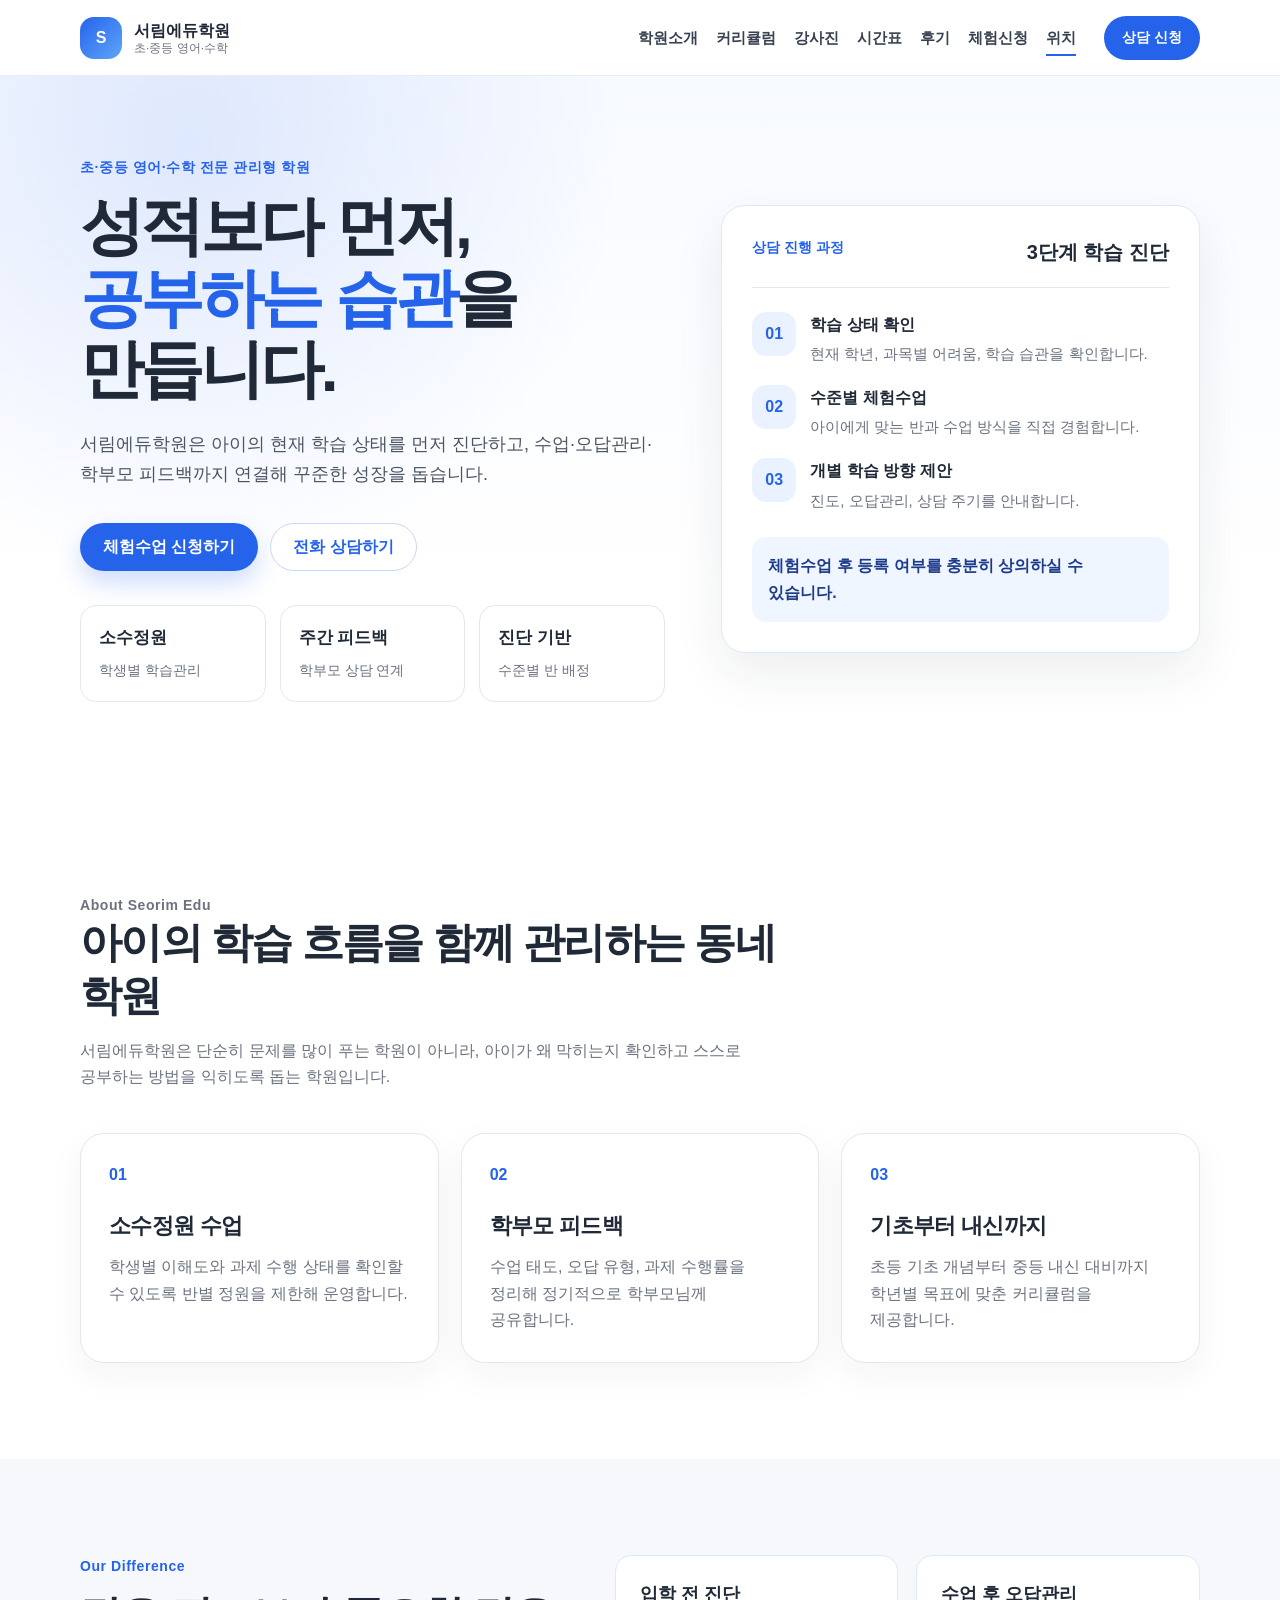
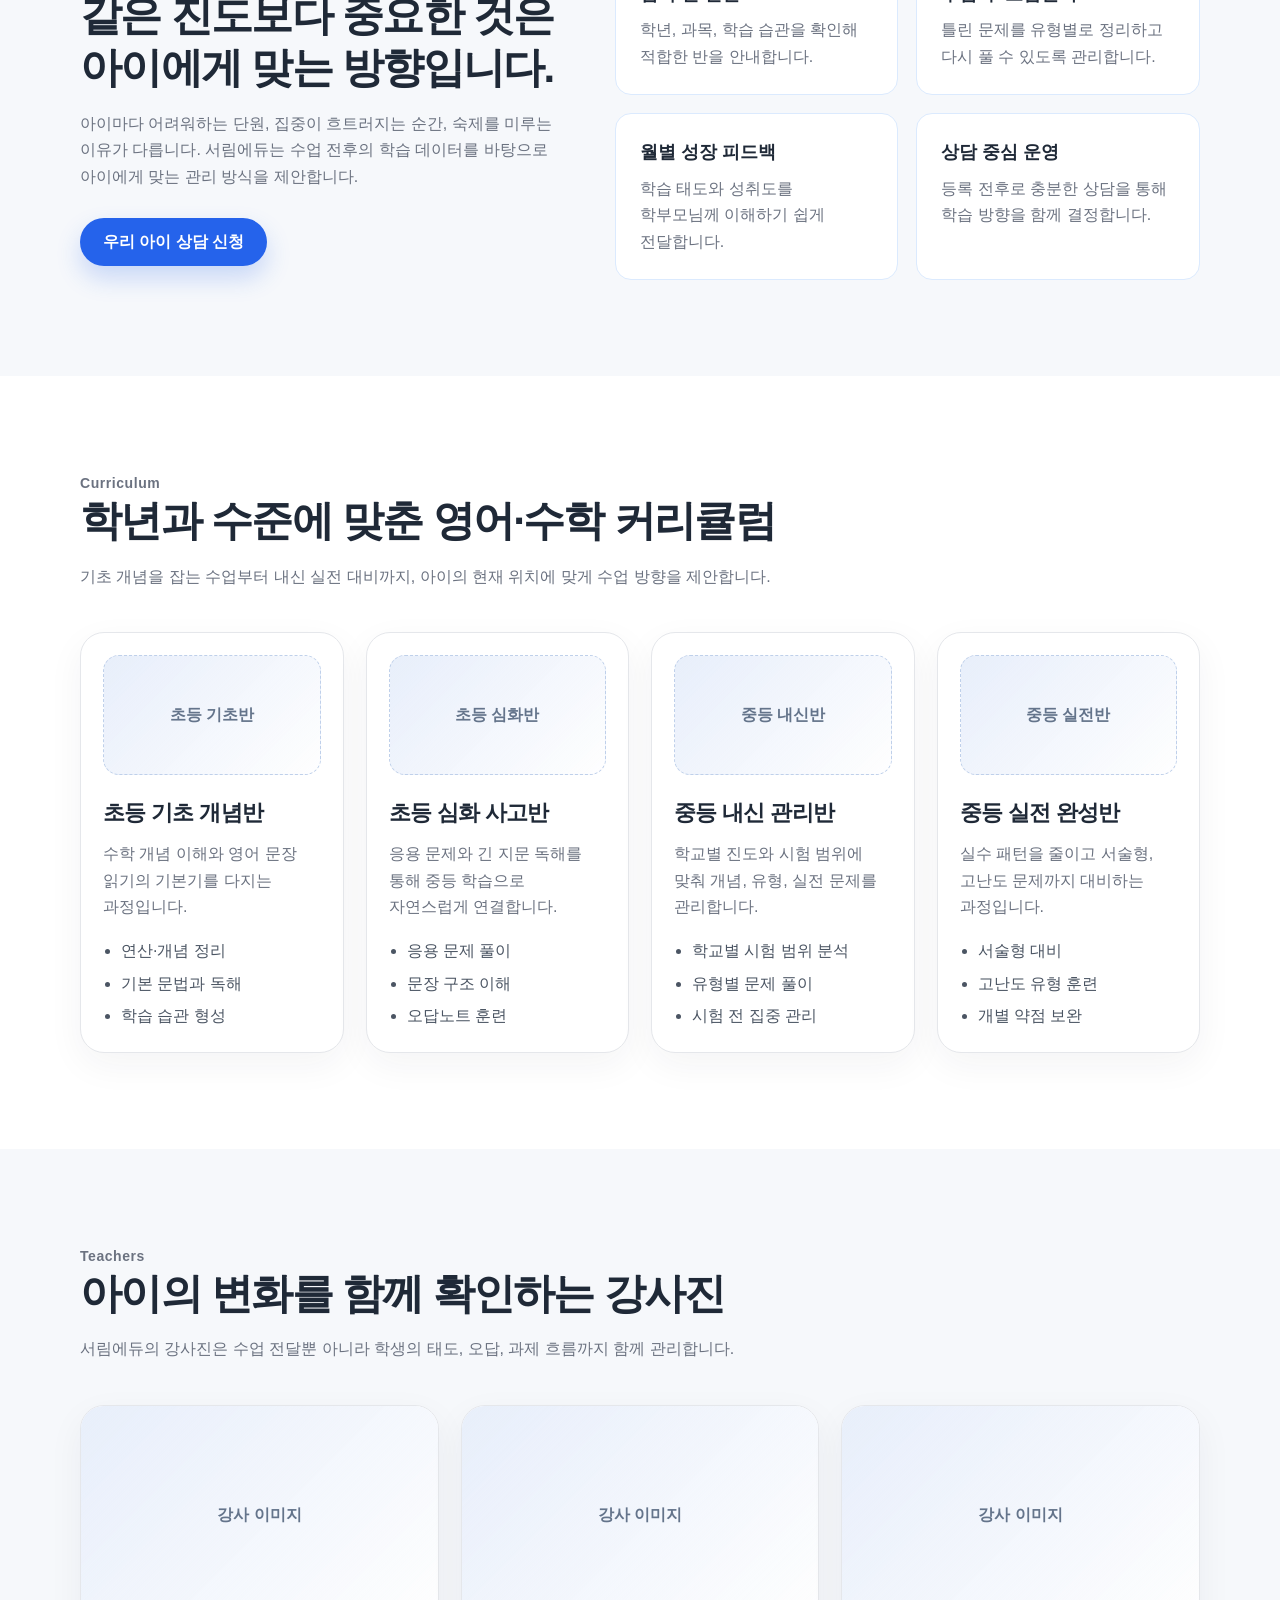
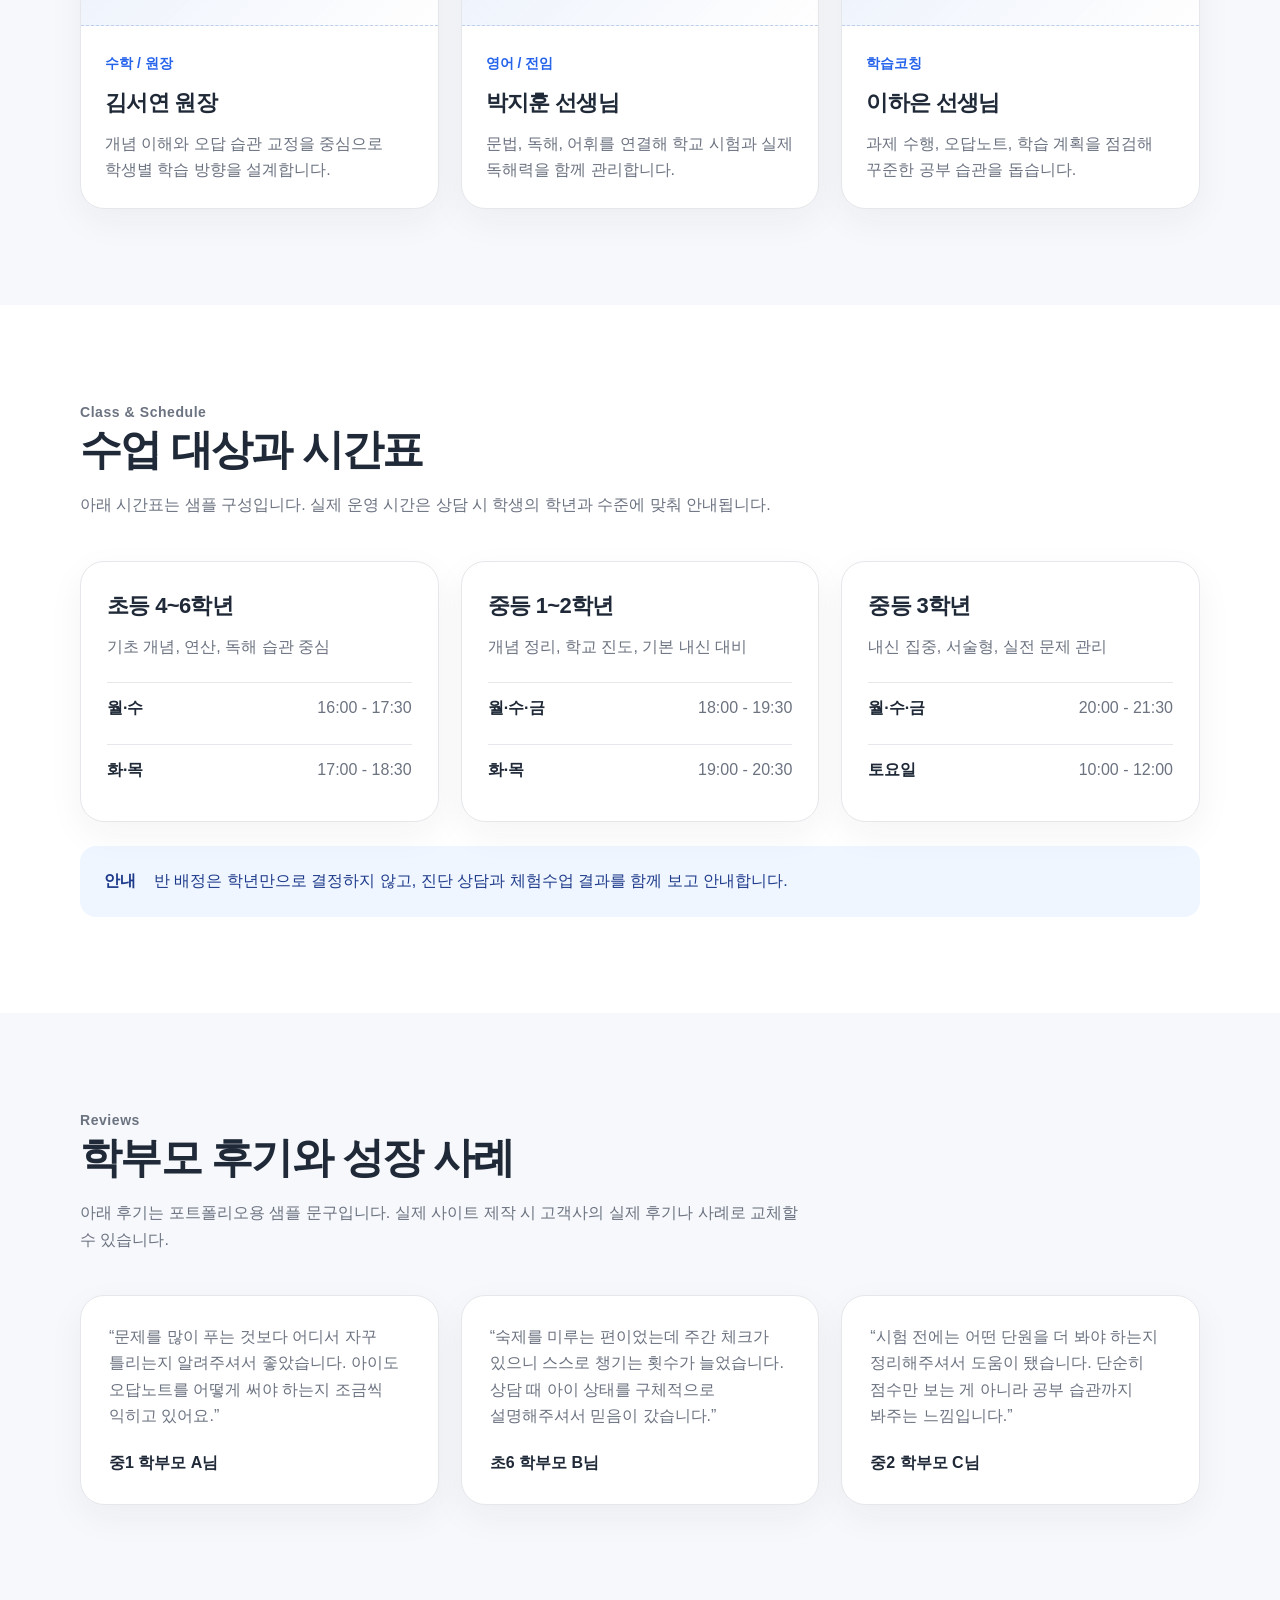
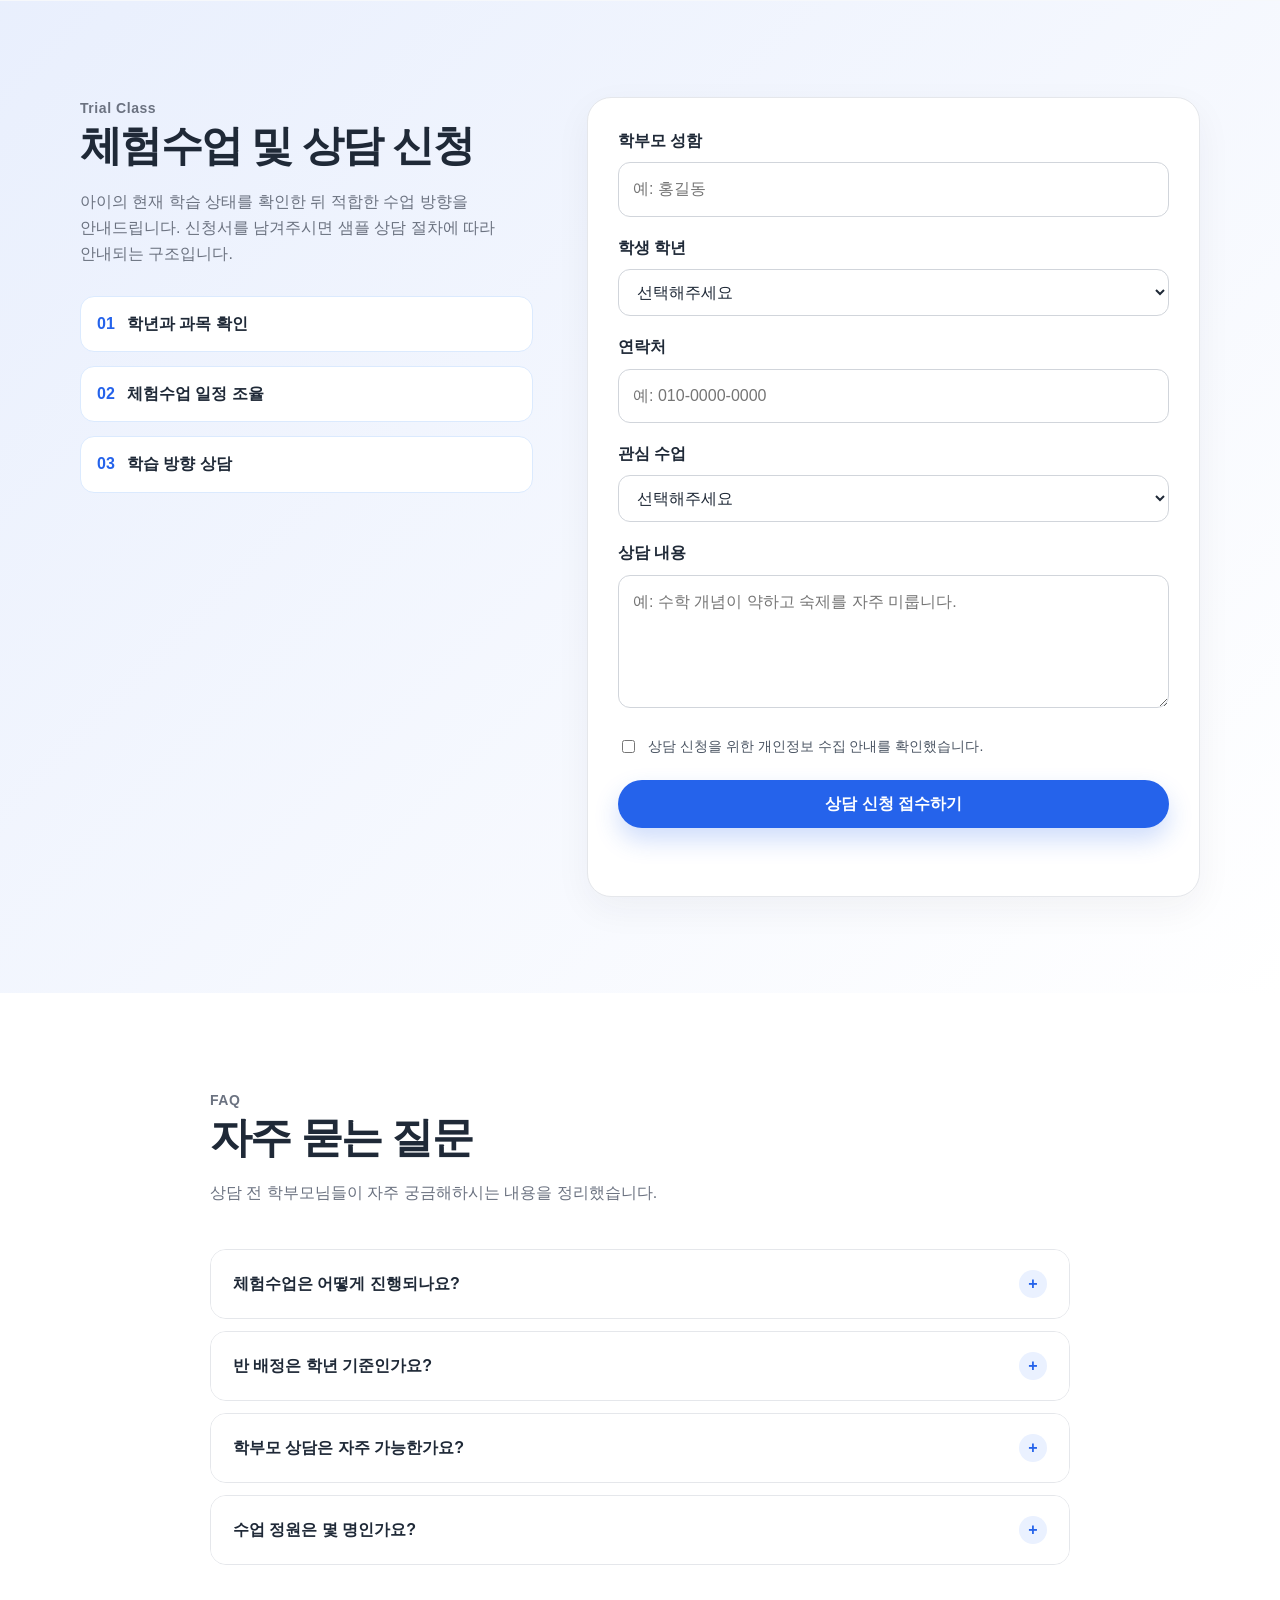
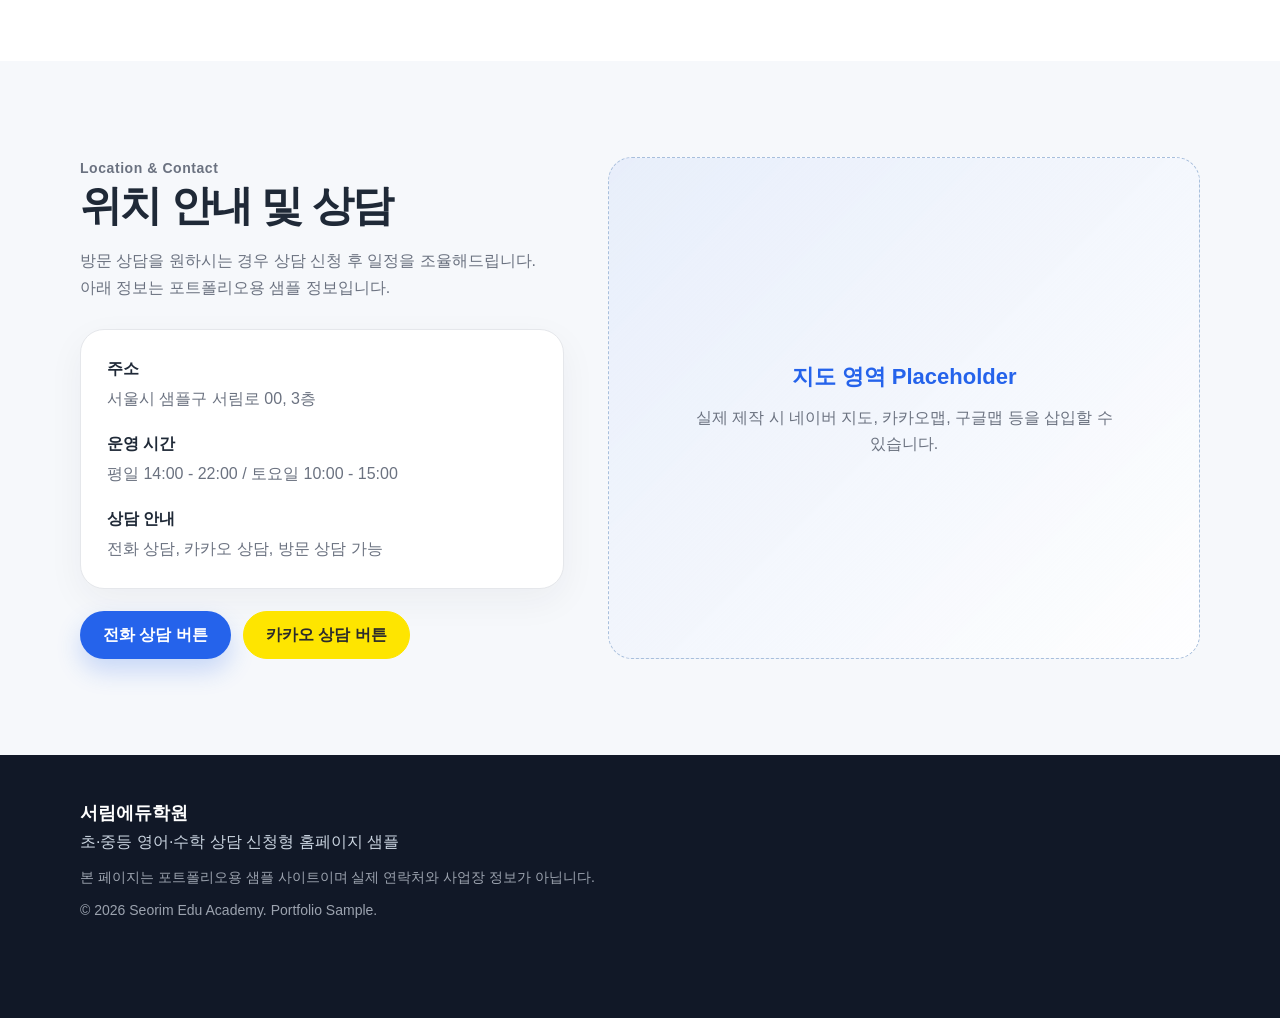
==== index.html @ 18a81f6a "Add files via upload" ====
<!DOCTYPE html>
<html lang="ko">
<head>
  <meta charset="UTF-8" />
  <meta name="viewport" content="width=device-width, initial-scale=1.0" />

  <title>서림에듀학원 | 초·중등 영어·수학 상담 신청형 홈페이지</title>
  <meta
    name="description"
    content="서림에듀학원은 초·중등 학생을 위한 영어·수학 전문 학원입니다. 체험수업 신청, 전화 상담, 카카오 상담, 위치 안내를 제공합니다."
  />

  <link rel="stylesheet" href="style.css" />
</head>
<body>
  <header class="site-header" id="top">
    <div class="container header-inner">
      <a href="#top" class="logo" aria-label="서림에듀학원 홈으로 이동">
        <span class="logo-mark">S</span>
        <span class="logo-text">
          <strong>서림에듀학원</strong>
          <small>초·중등 영어·수학</small>
        </span>
      </a>

      <button class="mobile-menu-button" type="button" aria-label="메뉴 열기" aria-expanded="false">
        <span></span>
        <span></span>
        <span></span>
      </button>

      <nav class="main-nav" aria-label="주요 메뉴">
        <a href="#about">학원소개</a>
        <a href="#curriculum">커리큘럼</a>
        <a href="#teachers">강사진</a>
        <a href="#schedule">시간표</a>
        <a href="#reviews">후기</a>
        <a href="#trial">체험신청</a>
        <a href="#location">위치</a>
      </nav>

      <a href="#trial" class="header-cta">상담 신청</a>
    </div>
  </header>

  <main>
    <!-- 1. Hero -->
    <section class="hero section" id="hero">
      <div class="container hero-grid">
        <div class="hero-content">
          <p class="eyebrow">초·중등 영어·수학 전문 관리형 학원</p>
          <h1>
            성적보다 먼저,<br />
            <span>공부하는 습관</span>을 만듭니다.
          </h1>
          <p class="hero-description">
            서림에듀학원은 아이의 현재 학습 상태를 먼저 진단하고,
            수업·오답관리·학부모 피드백까지 연결해 꾸준한 성장을 돕습니다.
          </p>

          <div class="hero-actions">
            <a href="#trial" class="btn btn-primary">체험수업 신청하기</a>
            <button type="button" class="btn btn-outline js-phone-button">전화 상담하기</button>
          </div>

          <div class="hero-trust">
            <div>
              <strong>소수정원</strong>
              <span>학생별 학습관리</span>
            </div>
            <div>
              <strong>주간 피드백</strong>
              <span>학부모 상담 연계</span>
            </div>
            <div>
              <strong>진단 기반</strong>
              <span>수준별 반 배정</span>
            </div>
          </div>
        </div>

        <div class="hero-card" aria-label="상담 진행 흐름">
          <div class="hero-card-header">
            <span>상담 진행 과정</span>
            <strong>3단계 학습 진단</strong>
          </div>

          <ol class="process-list">
            <li>
              <span>01</span>
              <div>
                <strong>학습 상태 확인</strong>
                <p>현재 학년, 과목별 어려움, 학습 습관을 확인합니다.</p>
              </div>
            </li>
            <li>
              <span>02</span>
              <div>
                <strong>수준별 체험수업</strong>
                <p>아이에게 맞는 반과 수업 방식을 직접 경험합니다.</p>
              </div>
            </li>
            <li>
              <span>03</span>
              <div>
                <strong>개별 학습 방향 제안</strong>
                <p>진도, 오답관리, 상담 주기를 안내합니다.</p>
              </div>
            </li>
          </ol>

          <div class="hero-card-note">
            체험수업 후 등록 여부를 충분히 상의하실 수 있습니다.
          </div>
        </div>
      </div>
    </section>

    <!-- 2. About -->
    <section class="section" id="about">
      <div class="container">
        <div class="section-heading">
          <p class="eyebrow">About Seorim Edu</p>
          <h2>아이의 학습 흐름을 함께 관리하는 동네 학원</h2>
          <p>
            서림에듀학원은 단순히 문제를 많이 푸는 학원이 아니라,
            아이가 왜 막히는지 확인하고 스스로 공부하는 방법을 익히도록 돕는 학원입니다.
          </p>
        </div>

        <div class="about-grid">
          <article class="info-card">
            <span class="card-number">01</span>
            <h3>소수정원 수업</h3>
            <p>
              학생별 이해도와 과제 수행 상태를 확인할 수 있도록
              반별 정원을 제한해 운영합니다.
            </p>
          </article>

          <article class="info-card">
            <span class="card-number">02</span>
            <h3>학부모 피드백</h3>
            <p>
              수업 태도, 오답 유형, 과제 수행률을 정리해
              정기적으로 학부모님께 공유합니다.
            </p>
          </article>

          <article class="info-card">
            <span class="card-number">03</span>
            <h3>기초부터 내신까지</h3>
            <p>
              초등 기초 개념부터 중등 내신 대비까지
              학년별 목표에 맞춘 커리큘럼을 제공합니다.
            </p>
          </article>
        </div>
      </div>
    </section>

    <!-- 3. Philosophy -->
    <section class="section soft-section" id="philosophy">
      <div class="container two-column">
        <div>
          <p class="eyebrow">Our Difference</p>
          <h2>같은 진도보다 중요한 것은 아이에게 맞는 방향입니다.</h2>
          <p class="lead-text">
            아이마다 어려워하는 단원, 집중이 흐트러지는 순간, 숙제를 미루는 이유가 다릅니다.
            서림에듀는 수업 전후의 학습 데이터를 바탕으로 아이에게 맞는 관리 방식을 제안합니다.
          </p>
          <a href="#trial" class="btn btn-primary">우리 아이 상담 신청</a>
        </div>

        <div class="feature-list">
          <div class="feature-item">
            <strong>입학 전 진단</strong>
            <p>학년, 과목, 학습 습관을 확인해 적합한 반을 안내합니다.</p>
          </div>
          <div class="feature-item">
            <strong>수업 후 오답관리</strong>
            <p>틀린 문제를 유형별로 정리하고 다시 풀 수 있도록 관리합니다.</p>
          </div>
          <div class="feature-item">
            <strong>월별 성장 피드백</strong>
            <p>학습 태도와 성취도를 학부모님께 이해하기 쉽게 전달합니다.</p>
          </div>
          <div class="feature-item">
            <strong>상담 중심 운영</strong>
            <p>등록 전후로 충분한 상담을 통해 학습 방향을 함께 결정합니다.</p>
          </div>
        </div>
      </div>
    </section>

    <!-- 4. Curriculum -->
    <section class="section" id="curriculum">
      <div class="container">
        <div class="section-heading">
          <p class="eyebrow">Curriculum</p>
          <h2>학년과 수준에 맞춘 영어·수학 커리큘럼</h2>
          <p>
            기초 개념을 잡는 수업부터 내신 실전 대비까지,
            아이의 현재 위치에 맞게 수업 방향을 제안합니다.
          </p>
        </div>

        <div class="curriculum-grid">
          <article class="curriculum-card">
            <div class="placeholder-box small">초등 기초반</div>
            <h3>초등 기초 개념반</h3>
            <p>
              수학 개념 이해와 영어 문장 읽기의 기본기를 다지는 과정입니다.
            </p>
            <ul>
              <li>연산·개념 정리</li>
              <li>기본 문법과 독해</li>
              <li>학습 습관 형성</li>
            </ul>
          </article>

          <article class="curriculum-card">
            <div class="placeholder-box small">초등 심화반</div>
            <h3>초등 심화 사고반</h3>
            <p>
              응용 문제와 긴 지문 독해를 통해 중등 학습으로 자연스럽게 연결합니다.
            </p>
            <ul>
              <li>응용 문제 풀이</li>
              <li>문장 구조 이해</li>
              <li>오답노트 훈련</li>
            </ul>
          </article>

          <article class="curriculum-card">
            <div class="placeholder-box small">중등 내신반</div>
            <h3>중등 내신 관리반</h3>
            <p>
              학교별 진도와 시험 범위에 맞춰 개념, 유형, 실전 문제를 관리합니다.
            </p>
            <ul>
              <li>학교별 시험 범위 분석</li>
              <li>유형별 문제 풀이</li>
              <li>시험 전 집중 관리</li>
            </ul>
          </article>

          <article class="curriculum-card">
            <div class="placeholder-box small">중등 실전반</div>
            <h3>중등 실전 완성반</h3>
            <p>
              실수 패턴을 줄이고 서술형, 고난도 문제까지 대비하는 과정입니다.
            </p>
            <ul>
              <li>서술형 대비</li>
              <li>고난도 유형 훈련</li>
              <li>개별 약점 보완</li>
            </ul>
          </article>
        </div>
      </div>
    </section>

    <!-- 5. Teachers -->
    <section class="section soft-section" id="teachers">
      <div class="container">
        <div class="section-heading">
          <p class="eyebrow">Teachers</p>
          <h2>아이의 변화를 함께 확인하는 강사진</h2>
          <p>
            서림에듀의 강사진은 수업 전달뿐 아니라 학생의 태도, 오답, 과제 흐름까지 함께 관리합니다.
          </p>
        </div>

        <div class="teacher-grid">
          <article class="teacher-card">
            <div class="teacher-photo placeholder-box">강사 이미지</div>
            <div class="teacher-info">
              <span>수학 / 원장</span>
              <h3>김서연 원장</h3>
              <p>
                개념 이해와 오답 습관 교정을 중심으로 학생별 학습 방향을 설계합니다.
              </p>
            </div>
          </article>

          <article class="teacher-card">
            <div class="teacher-photo placeholder-box">강사 이미지</div>
            <div class="teacher-info">
              <span>영어 / 전임</span>
              <h3>박지훈 선생님</h3>
              <p>
                문법, 독해, 어휘를 연결해 학교 시험과 실제 독해력을 함께 관리합니다.
              </p>
            </div>
          </article>

          <article class="teacher-card">
            <div class="teacher-photo placeholder-box">강사 이미지</div>
            <div class="teacher-info">
              <span>학습코칭</span>
              <h3>이하은 선생님</h3>
              <p>
                과제 수행, 오답노트, 학습 계획을 점검해 꾸준한 공부 습관을 돕습니다.
              </p>
            </div>
          </article>
        </div>
      </div>
    </section>

    <!-- 6. Schedule -->
    <section class="section" id="schedule">
      <div class="container">
        <div class="section-heading">
          <p class="eyebrow">Class & Schedule</p>
          <h2>수업 대상과 시간표</h2>
          <p>
            아래 시간표는 샘플 구성입니다. 실제 운영 시간은 상담 시 학생의 학년과 수준에 맞춰 안내됩니다.
          </p>
        </div>

        <div class="schedule-grid">
          <article class="schedule-card">
            <h3>초등 4~6학년</h3>
            <p>기초 개념, 연산, 독해 습관 중심</p>
            <dl>
              <div>
                <dt>월·수</dt>
                <dd>16:00 - 17:30</dd>
              </div>
              <div>
                <dt>화·목</dt>
                <dd>17:00 - 18:30</dd>
              </div>
            </dl>
          </article>

          <article class="schedule-card">
            <h3>중등 1~2학년</h3>
            <p>개념 정리, 학교 진도, 기본 내신 대비</p>
            <dl>
              <div>
                <dt>월·수·금</dt>
                <dd>18:00 - 19:30</dd>
              </div>
              <div>
                <dt>화·목</dt>
                <dd>19:00 - 20:30</dd>
              </div>
            </dl>
          </article>

          <article class="schedule-card">
            <h3>중등 3학년</h3>
            <p>내신 집중, 서술형, 실전 문제 관리</p>
            <dl>
              <div>
                <dt>월·수·금</dt>
                <dd>20:00 - 21:30</dd>
              </div>
              <div>
                <dt>토요일</dt>
                <dd>10:00 - 12:00</dd>
              </div>
            </dl>
          </article>
        </div>

        <div class="notice-box">
          <strong>안내</strong>
          <p>
            반 배정은 학년만으로 결정하지 않고, 진단 상담과 체험수업 결과를 함께 보고 안내합니다.
          </p>
        </div>
      </div>
    </section>

    <!-- 7. Reviews -->
    <section class="section soft-section" id="reviews">
      <div class="container">
        <div class="section-heading">
          <p class="eyebrow">Reviews</p>
          <h2>학부모 후기와 성장 사례</h2>
          <p>
            아래 후기는 포트폴리오용 샘플 문구입니다. 실제 사이트 제작 시 고객사의 실제 후기나 사례로 교체할 수 있습니다.
          </p>
        </div>

        <div class="review-grid">
          <article class="review-card">
            <p>
              “문제를 많이 푸는 것보다 어디서 자꾸 틀리는지 알려주셔서 좋았습니다.
              아이도 오답노트를 어떻게 써야 하는지 조금씩 익히고 있어요.”
            </p>
            <strong>중1 학부모 A님</strong>
          </article>

          <article class="review-card">
            <p>
              “숙제를 미루는 편이었는데 주간 체크가 있으니 스스로 챙기는 횟수가 늘었습니다.
              상담 때 아이 상태를 구체적으로 설명해주셔서 믿음이 갔습니다.”
            </p>
            <strong>초6 학부모 B님</strong>
          </article>

          <article class="review-card">
            <p>
              “시험 전에는 어떤 단원을 더 봐야 하는지 정리해주셔서 도움이 됐습니다.
              단순히 점수만 보는 게 아니라 공부 습관까지 봐주는 느낌입니다.”
            </p>
            <strong>중2 학부모 C님</strong>
          </article>
        </div>
      </div>
    </section>

    <!-- 8. Trial Form -->
    <section class="section trial-section" id="trial">
      <div class="container trial-grid">
        <div class="trial-copy">
          <p class="eyebrow">Trial Class</p>
          <h2>체험수업 및 상담 신청</h2>
          <p>
            아이의 현재 학습 상태를 확인한 뒤 적합한 수업 방향을 안내드립니다.
            신청서를 남겨주시면 샘플 상담 절차에 따라 안내되는 구조입니다.
          </p>

          <div class="trial-points">
            <div>
              <strong>01</strong>
              <span>학년과 과목 확인</span>
            </div>
            <div>
              <strong>02</strong>
              <span>체험수업 일정 조율</span>
            </div>
            <div>
              <strong>03</strong>
              <span>학습 방향 상담</span>
            </div>
          </div>
        </div>

        <form class="consult-form" id="consultForm" novalidate>
          <div class="form-row">
            <label for="parentName">학부모 성함</label>
            <input type="text" id="parentName" name="parentName" placeholder="예: 홍길동" />
          </div>

          <div class="form-row">
            <label for="studentGrade">학생 학년</label>
            <select id="studentGrade" name="studentGrade">
              <option value="">선택해주세요</option>
              <option value="초4">초등 4학년</option>
              <option value="초5">초등 5학년</option>
              <option value="초6">초등 6학년</option>
              <option value="중1">중등 1학년</option>
              <option value="중2">중등 2학년</option>
              <option value="중3">중등 3학년</option>
            </select>
          </div>

          <div class="form-row">
            <label for="phone">연락처</label>
            <input type="tel" id="phone" name="phone" placeholder="예: 010-0000-0000" />
          </div>

          <div class="form-row">
            <label for="interest">관심 수업</label>
            <select id="interest" name="interest">
              <option value="">선택해주세요</option>
              <option value="초등 영어">초등 영어</option>
              <option value="초등 수학">초등 수학</option>
              <option value="중등 영어">중등 영어</option>
              <option value="중등 수학">중등 수학</option>
              <option value="내신 대비">내신 대비</option>
              <option value="학습 상담">학습 상담</option>
            </select>
          </div>

          <div class="form-row">
            <label for="message">상담 내용</label>
            <textarea
              id="message"
              name="message"
              rows="4"
              placeholder="예: 수학 개념이 약하고 숙제를 자주 미룹니다."
            ></textarea>
          </div>

          <label class="checkbox-row">
            <input type="checkbox" id="privacy" name="privacy" />
            <span>상담 신청을 위한 개인정보 수집 안내를 확인했습니다.</span>
          </label>

          <button type="submit" class="btn btn-primary full-width">상담 신청 접수하기</button>

          <p class="form-message" id="formMessage" role="status"></p>
        </form>
      </div>
    </section>

    <!-- 9. FAQ -->
    <section class="section" id="faq">
      <div class="container narrow">
        <div class="section-heading">
          <p class="eyebrow">FAQ</p>
          <h2>자주 묻는 질문</h2>
          <p>
            상담 전 학부모님들이 자주 궁금해하시는 내용을 정리했습니다.
          </p>
        </div>

        <div class="faq-list">
          <article class="faq-item">
            <button type="button" class="faq-question">
              체험수업은 어떻게 진행되나요?
              <span>+</span>
            </button>
            <div class="faq-answer">
              <p>
                먼저 학년과 현재 학습 상태를 확인한 뒤, 아이에게 맞는 수업을 1회 체험할 수 있도록 안내합니다.
                체험 후에는 수업 태도와 보완이 필요한 부분을 상담해드립니다.
              </p>
            </div>
          </article>

          <article class="faq-item">
            <button type="button" class="faq-question">
              반 배정은 학년 기준인가요?
              <span>+</span>
            </button>
            <div class="faq-answer">
              <p>
                학년뿐 아니라 진단 결과, 학교 진도, 개념 이해도, 과제 수행 습관을 함께 보고 반을 안내합니다.
              </p>
            </div>
          </article>

          <article class="faq-item">
            <button type="button" class="faq-question">
              학부모 상담은 자주 가능한가요?
              <span>+</span>
            </button>
            <div class="faq-answer">
              <p>
                정기 피드백과 필요 시 개별 상담을 통해 아이의 학습 상황을 공유합니다.
                상담 방식은 방문, 전화, 메시지 등으로 조율할 수 있습니다.
              </p>
            </div>
          </article>

          <article class="faq-item">
            <button type="button" class="faq-question">
              수업 정원은 몇 명인가요?
              <span>+</span>
            </button>
            <div class="faq-answer">
              <p>
                수업별 정원은 샘플 기준 6~8명 내외로 구성되어 있습니다.
                실제 운영 시 학원 정책에 맞게 수정할 수 있습니다.
              </p>
            </div>
          </article>
        </div>
      </div>
    </section>

    <!-- 10. Location -->
    <section class="section soft-section" id="location">
      <div class="container location-grid">
        <div>
          <p class="eyebrow">Location & Contact</p>
          <h2>위치 안내 및 상담</h2>
          <p class="lead-text">
            방문 상담을 원하시는 경우 상담 신청 후 일정을 조율해드립니다.
            아래 정보는 포트폴리오용 샘플 정보입니다.
          </p>

          <div class="contact-card">
            <div>
              <strong>주소</strong>
              <p>서울시 샘플구 서림로 00, 3층</p>
            </div>
            <div>
              <strong>운영 시간</strong>
              <p>평일 14:00 - 22:00 / 토요일 10:00 - 15:00</p>
            </div>
            <div>
              <strong>상담 안내</strong>
              <p>전화 상담, 카카오 상담, 방문 상담 가능</p>
            </div>
          </div>

          <div class="contact-actions">
            <button type="button" class="btn btn-primary js-phone-button">전화 상담 버튼</button>
            <button type="button" class="btn btn-kakao js-kakao-button">카카오 상담 버튼</button>
          </div>
        </div>

        <div class="map-placeholder" aria-label="지도 영역">
          <span>지도 영역 Placeholder</span>
          <p>실제 제작 시 네이버 지도, 카카오맵, 구글맵 등을 삽입할 수 있습니다.</p>
        </div>
      </div>
    </section>
  </main>

  <div class="mobile-floating-cta" aria-label="모바일 상담 바로가기">
    <button type="button" class="js-phone-button">전화 상담</button>
    <a href="#trial">체험 신청</a>
    <button type="button" class="js-kakao-button">카카오 상담</button>
  </div>

  <footer class="site-footer">
    <div class="container footer-inner">
      <div>
        <strong>서림에듀학원</strong>
        <p>초·중등 영어·수학 상담 신청형 홈페이지 샘플</p>
      </div>
      <p class="footer-note">
        본 페이지는 포트폴리오용 샘플 사이트이며 실제 연락처와 사업장 정보가 아닙니다.
      </p>
      <p class="copyright">
        © <span id="year"></span> Seorim Edu Academy. Portfolio Sample.
      </p>
    </div>
  </footer>

  <script src="script.js"></script>
</body>
</html>
---- style.css ----
:root {
  --primary: #2563eb;
  --primary-dark: #1d4ed8;
  --primary-soft: #eaf1ff;
  --text: #1f2937;
  --muted: #6b7280;
  --line: #e5e7eb;
  --bg: #ffffff;
  --soft-bg: #f6f8fb;
  --card: #ffffff;
  --kakao: #fee500;
  --kakao-text: #2b2b2b;
  --radius-lg: 24px;
  --radius-md: 16px;
  --radius-sm: 10px;
  --shadow: 0 20px 50px rgba(31, 41, 55, 0.08);
  --header-height: 76px;
}

* {
  box-sizing: border-box;
}

html {
  scroll-behavior: smooth;
  scroll-padding-top: 90px;
}

body {
  margin: 0;
  font-family: -apple-system, BlinkMacSystemFont, "Pretendard", "Noto Sans KR",
    "Segoe UI", sans-serif;
  color: var(--text);
  background: var(--bg);
  line-height: 1.65;
  word-break: keep-all;
}

a {
  color: inherit;
  text-decoration: none;
}

button,
input,
select,
textarea {
  font: inherit;
}

button {
  cursor: pointer;
}

img {
  max-width: 100%;
}

.container {
  width: min(1120px, calc(100% - 40px));
  margin: 0 auto;
}

.section {
  padding: 96px 0;
}

.soft-section {
  background: var(--soft-bg);
}

.narrow {
  max-width: 860px;
}

.eyebrow {
  margin: 0 0 12px;
  color: var(--primary);
  font-size: 14px;
  font-weight: 800;
  letter-spacing: 0.04em;
}

.section-heading {
  max-width: 720px;
  margin-bottom: 42px;
}

.section-heading h2,
.two-column h2,
.trial-copy h2,
.location-grid h2 {
  margin: 0 0 16px;
  font-size: clamp(28px, 4vw, 42px);
  line-height: 1.25;
  letter-spacing: -0.04em;
}

.section-heading p,
.lead-text,
.trial-copy p,
.location-grid p {
  margin: 0;
  color: var(--muted);
}

.btn {
  display: inline-flex;
  align-items: center;
  justify-content: center;
  min-height: 48px;
  padding: 0 22px;
  border-radius: 999px;
  border: 1px solid transparent;
  font-weight: 800;
  transition: transform 0.2s ease, box-shadow 0.2s ease, background 0.2s ease;
}

.btn:hover {
  transform: translateY(-2px);
}

.btn-primary {
  color: #ffffff;
  background: var(--primary);
  box-shadow: 0 12px 24px rgba(37, 99, 235, 0.22);
}

.btn-primary:hover {
  background: var(--primary-dark);
}

.btn-outline {
  color: var(--primary);
  background: #ffffff;
  border-color: #c7d7fe;
}

.btn-kakao {
  color: var(--kakao-text);
  background: var(--kakao);
  border-color: var(--kakao);
}

.full-width {
  width: 100%;
}

/* Header */
.site-header {
  position: sticky;
  top: 0;
  z-index: 1000;
  height: var(--header-height);
  background: rgba(255, 255, 255, 0.92);
  border-bottom: 1px solid rgba(229, 231, 235, 0.8);
  backdrop-filter: blur(16px);
}

.header-inner {
  height: var(--header-height);
  display: flex;
  align-items: center;
  gap: 28px;
}

.logo {
  display: inline-flex;
  align-items: center;
  gap: 12px;
  flex-shrink: 0;
}

.logo-mark {
  width: 42px;
  height: 42px;
  display: grid;
  place-items: center;
  border-radius: 14px;
  color: #ffffff;
  background: linear-gradient(135deg, var(--primary), #60a5fa);
  font-weight: 900;
}

.logo-text {
  display: flex;
  flex-direction: column;
  line-height: 1.25;
}

.logo-text strong {
  font-size: 16px;
}

.logo-text small {
  color: var(--muted);
  font-size: 12px;
}

.main-nav {
  display: flex;
  align-items: center;
  gap: 18px;
  margin-left: auto;
  color: #374151;
  font-size: 15px;
  font-weight: 700;
}

.main-nav a {
  position: relative;
  padding: 8px 0;
}

.main-nav a::after {
  content: "";
  position: absolute;
  left: 0;
  bottom: 2px;
  width: 0;
  height: 2px;
  background: var(--primary);
  transition: width 0.2s ease;
}

.main-nav a:hover::after,
.main-nav a.active::after {
  width: 100%;
}

.header-cta {
  flex-shrink: 0;
  padding: 10px 18px;
  color: #ffffff;
  background: var(--primary);
  border-radius: 999px;
  font-size: 14px;
  font-weight: 800;
}

.mobile-menu-button {
  display: none;
  width: 42px;
  height: 42px;
  margin-left: auto;
  border: 1px solid var(--line);
  border-radius: 12px;
  background: #ffffff;
}

.mobile-menu-button span {
  display: block;
  width: 18px;
  height: 2px;
  margin: 4px auto;
  background: var(--text);
  border-radius: 999px;
}

/* Hero */
.hero {
  padding-top: 80px;
  background:
    radial-gradient(circle at 15% 10%, rgba(37, 99, 235, 0.12), transparent 34%),
    linear-gradient(180deg, #f7faff 0%, #ffffff 72%);
}

.hero-grid {
  display: grid;
  grid-template-columns: 1.1fr 0.9fr;
  align-items: center;
  gap: 56px;
}

.hero-content h1 {
  margin: 0;
  font-size: clamp(40px, 6vw, 64px);
  line-height: 1.12;
  letter-spacing: -0.06em;
}

.hero-content h1 span {
  color: var(--primary);
}

.hero-description {
  max-width: 620px;
  margin: 24px 0 0;
  color: #4b5563;
  font-size: 18px;
}

.hero-actions {
  display: flex;
  flex-wrap: wrap;
  gap: 12px;
  margin-top: 34px;
}

.hero-trust {
  display: grid;
  grid-template-columns: repeat(3, 1fr);
  gap: 14px;
  margin-top: 34px;
}

.hero-trust div {
  padding: 18px;
  border: 1px solid var(--line);
  border-radius: var(--radius-md);
  background: rgba(255, 255, 255, 0.72);
}

.hero-trust strong {
  display: block;
  margin-bottom: 4px;
  font-size: 17px;
}

.hero-trust span {
  color: var(--muted);
  font-size: 14px;
}

.hero-card {
  padding: 30px;
  border: 1px solid #dbeafe;
  border-radius: var(--radius-lg);
  background: #ffffff;
  box-shadow: var(--shadow);
}

.hero-card-header {
  display: flex;
  align-items: flex-start;
  justify-content: space-between;
  gap: 16px;
  padding-bottom: 18px;
  border-bottom: 1px solid var(--line);
}

.hero-card-header span {
  color: var(--primary);
  font-size: 14px;
  font-weight: 800;
}

.hero-card-header strong {
  font-size: 20px;
}

.process-list {
  display: grid;
  gap: 18px;
  margin: 24px 0;
  padding: 0;
  list-style: none;
}

.process-list li {
  display: grid;
  grid-template-columns: 44px 1fr;
  gap: 14px;
}

.process-list li > span {
  width: 44px;
  height: 44px;
  display: grid;
  place-items: center;
  border-radius: 14px;
  color: var(--primary);
  background: var(--primary-soft);
  font-weight: 900;
}

.process-list strong {
  display: block;
  margin-bottom: 4px;
}

.process-list p {
  margin: 0;
  color: var(--muted);
  font-size: 15px;
}

.hero-card-note {
  padding: 16px;
  border-radius: 14px;
  color: #1e3a8a;
  background: #eff6ff;
  font-weight: 700;
}

/* About */
.about-grid,
.curriculum-grid,
.teacher-grid,
.schedule-grid,
.review-grid {
  display: grid;
  gap: 22px;
}

.about-grid {
  grid-template-columns: repeat(3, 1fr);
}

.info-card,
.curriculum-card,
.teacher-card,
.schedule-card,
.review-card,
.contact-card,
.consult-form {
  border: 1px solid var(--line);
  border-radius: var(--radius-lg);
  background: var(--card);
  box-shadow: 0 12px 36px rgba(31, 41, 55, 0.05);
}

.info-card {
  padding: 28px;
}

.card-number {
  display: inline-flex;
  margin-bottom: 20px;
  color: var(--primary);
  font-weight: 900;
}

.info-card h3,
.curriculum-card h3,
.schedule-card h3,
.teacher-info h3 {
  margin: 0 0 10px;
  font-size: 22px;
  letter-spacing: -0.03em;
}

.info-card p,
.curriculum-card p,
.schedule-card p,
.teacher-info p,
.review-card p {
  margin: 0;
  color: var(--muted);
}

/* Philosophy */
.two-column {
  display: grid;
  grid-template-columns: 0.9fr 1.1fr;
  align-items: start;
  gap: 56px;
}

.two-column .btn {
  margin-top: 28px;
}

.feature-list {
  display: grid;
  grid-template-columns: repeat(2, 1fr);
  gap: 18px;
}

.feature-item {
  padding: 24px;
  border: 1px solid #dbeafe;
  border-radius: var(--radius-md);
  background: #ffffff;
}

.feature-item strong {
  display: block;
  margin-bottom: 8px;
  font-size: 18px;
}

.feature-item p {
  margin: 0;
  color: var(--muted);
}

/* Curriculum */
.curriculum-grid {
  grid-template-columns: repeat(4, 1fr);
}

.curriculum-card {
  padding: 22px;
}

.placeholder-box {
  display: grid;
  place-items: center;
  min-height: 180px;
  border: 1px dashed #bfd0ea;
  border-radius: var(--radius-md);
  color: #64748b;
  background:
    linear-gradient(135deg, rgba(37, 99, 235, 0.08), rgba(255, 255, 255, 0.88)),
    #f8fafc;
  font-weight: 800;
  text-align: center;
}

.placeholder-box.small {
  min-height: 120px;
  margin-bottom: 20px;
}

.curriculum-card ul {
  margin: 18px 0 0;
  padding-left: 18px;
  color: #4b5563;
}

.curriculum-card li + li {
  margin-top: 6px;
}

/* Teachers */
.teacher-grid {
  grid-template-columns: repeat(3, 1fr);
}

.teacher-card {
  overflow: hidden;
}

.teacher-photo {
  min-height: 220px;
  border-radius: 0;
  border-left: 0;
  border-right: 0;
  border-top: 0;
}

.teacher-info {
  padding: 24px;
}

.teacher-info span {
  display: inline-flex;
  margin-bottom: 10px;
  color: var(--primary);
  font-size: 14px;
  font-weight: 800;
}

/* Schedule */
.schedule-grid {
  grid-template-columns: repeat(3, 1fr);
}

.schedule-card {
  padding: 26px;
}

.schedule-card dl {
  display: grid;
  gap: 10px;
  margin: 22px 0 0;
}

.schedule-card dl div {
  display: flex;
  align-items: center;
  justify-content: space-between;
  gap: 16px;
  padding: 12px 0;
  border-top: 1px solid var(--line);
}

.schedule-card dt {
  color: var(--text);
  font-weight: 800;
}

.schedule-card dd {
  margin: 0;
  color: var(--muted);
}

.notice-box {
  display: flex;
  align-items: center;
  gap: 18px;
  margin-top: 24px;
  padding: 22px 24px;
  border-radius: var(--radius-md);
  color: #1e3a8a;
  background: #eff6ff;
}

.notice-box strong {
  flex-shrink: 0;
}

.notice-box p {
  margin: 0;
}

/* Reviews */
.review-grid {
  grid-template-columns: repeat(3, 1fr);
}

.review-card {
  padding: 28px;
}

.review-card p {
  margin-bottom: 20px;
}

.review-card strong {
  color: var(--text);
}

/* Trial */
.trial-section {
  background:
    linear-gradient(135deg, rgba(37, 99, 235, 0.1), rgba(255, 255, 255, 0.96)),
    #ffffff;
}

.trial-grid {
  display: grid;
  grid-template-columns: 0.85fr 1.15fr;
  align-items: start;
  gap: 54px;
}

.trial-points {
  display: grid;
  gap: 14px;
  margin-top: 28px;
}

.trial-points div {
  display: flex;
  align-items: center;
  gap: 12px;
  padding: 14px 16px;
  border: 1px solid #dbeafe;
  border-radius: 14px;
  background: #ffffff;
}

.trial-points strong {
  color: var(--primary);
}

.trial-points span {
  font-weight: 700;
}

.consult-form {
  padding: 30px;
}

.form-row {
  margin-bottom: 18px;
}

.form-row label {
  display: block;
  margin-bottom: 8px;
  font-weight: 800;
}

.form-row input,
.form-row select,
.form-row textarea {
  width: 100%;
  border: 1px solid #d1d5db;
  border-radius: 12px;
  padding: 13px 14px;
  color: var(--text);
  background: #ffffff;
  outline: none;
  transition: border-color 0.2s ease, box-shadow 0.2s ease;
}

.form-row textarea {
  resize: vertical;
}

.form-row input:focus,
.form-row select:focus,
.form-row textarea:focus {
  border-color: var(--primary);
  box-shadow: 0 0 0 4px rgba(37, 99, 235, 0.12);
}

.checkbox-row {
  display: flex;
  align-items: flex-start;
  gap: 10px;
  margin: 4px 0 22px;
  color: #4b5563;
  font-size: 14px;
}

.checkbox-row input {
  margin-top: 5px;
}

.form-message {
  min-height: 24px;
  margin: 14px 0 0;
  font-weight: 800;
}

.form-message.success {
  color: #047857;
}

.form-message.error {
  color: #dc2626;
}

/* FAQ */
.faq-list {
  display: grid;
  gap: 12px;
}

.faq-item {
  border: 1px solid var(--line);
  border-radius: var(--radius-md);
  background: #ffffff;
  overflow: hidden;
}

.faq-question {
  width: 100%;
  display: flex;
  align-items: center;
  justify-content: space-between;
  gap: 18px;
  padding: 20px 22px;
  border: 0;
  background: #ffffff;
  color: var(--text);
  text-align: left;
  font-weight: 900;
}

.faq-question span {
  width: 28px;
  height: 28px;
  display: grid;
  place-items: center;
  border-radius: 50%;
  color: var(--primary);
  background: var(--primary-soft);
  flex-shrink: 0;
}

.faq-answer {
  max-height: 0;
  overflow: hidden;
  transition: max-height 0.25s ease;
}

.faq-answer p {
  margin: 0;
  padding: 0 22px 20px;
  color: var(--muted);
}

.faq-item.open .faq-answer {
  max-height: 220px;
}

.faq-item.open .faq-question span {
  content: "-";
}

/* Location */
.location-grid {
  display: grid;
  grid-template-columns: 0.9fr 1.1fr;
  align-items: stretch;
  gap: 44px;
}

.contact-card {
  display: grid;
  gap: 18px;
  margin-top: 28px;
  padding: 26px;
}

.contact-card strong {
  display: block;
  margin-bottom: 4px;
}

.contact-card p {
  margin: 0;
}

.contact-actions {
  display: flex;
  flex-wrap: wrap;
  gap: 12px;
  margin-top: 22px;
}

.map-placeholder {
  min-height: 430px;
  display: grid;
  place-items: center;
  align-content: center;
  gap: 10px;
  padding: 34px;
  border: 1px dashed #a8bfdc;
  border-radius: var(--radius-lg);
  background:
    linear-gradient(135deg, rgba(37, 99, 235, 0.08), rgba(255, 255, 255, 0.9)),
    #f8fafc;
  text-align: center;
}

.map-placeholder span {
  color: var(--primary);
  font-size: 22px;
  font-weight: 900;
}

.map-placeholder p {
  max-width: 420px;
}

/* Footer */
.site-footer {
  padding: 44px 0 96px;
  color: #cbd5e1;
  background: #111827;
}

.footer-inner {
  display: grid;
  gap: 10px;
}

.footer-inner strong {
  color: #ffffff;
  font-size: 18px;
}

.footer-inner p {
  margin: 0;
}

.footer-note,
.copyright {
  color: #9ca3af;
  font-size: 14px;
}

/* Mobile floating CTA */
.mobile-floating-cta {
  display: none;
}

/* Responsive */
@media (max-width: 1024px) {
  .main-nav {
    gap: 12px;
    font-size: 14px;
  }

  .header-cta {
    display: none;
  }

  .hero-grid,
  .two-column,
  .trial-grid,
  .location-grid {
    grid-template-columns: 1fr;
  }

  .curriculum-grid {
    grid-template-columns: repeat(2, 1fr);
  }

  .hero-card {
    max-width: 720px;
  }
}

@media (max-width: 768px) {
  :root {
    --header-height: 68px;
  }

  body {
    padding-bottom: 74px;
  }

  .container {
    width: min(100% - 28px, 1120px);
  }

  .section {
    padding: 72px 0;
  }

  .site-header {
    height: var(--header-height);
  }

  .header-inner {
    height: var(--header-height);
  }

  .mobile-menu-button {
    display: block;
  }

  .main-nav {
    position: fixed;
    top: var(--header-height);
    left: 14px;
    right: 14px;
    display: none;
    flex-direction: column;
    align-items: stretch;
    gap: 0;
    margin: 0;
    padding: 12px;
    border: 1px solid var(--line);
    border-radius: 18px;
    background: #ffffff;
    box-shadow: var(--shadow);
  }

  .main-nav.open {
    display: flex;
  }

  .main-nav a {
    padding: 13px 14px;
    border-radius: 12px;
  }

  .main-nav a:hover {
    background: var(--primary-soft);
  }

  .main-nav a::after {
    display: none;
  }

  .hero {
    padding-top: 52px;
  }

  .hero-description {
    font-size: 16px;
  }

  .hero-actions .btn {
    width: 100%;
  }

  .hero-trust,
  .about-grid,
  .feature-list,
  .curriculum-grid,
  .teacher-grid,
  .schedule-grid,
  .review-grid {
    grid-template-columns: 1fr;
  }

  .hero-card {
    padding: 22px;
  }

  .notice-box {
    align-items: flex-start;
    flex-direction: column;
    gap: 8px;
  }

  .consult-form {
    padding: 22px;
  }

  .map-placeholder {
    min-height: 320px;
  }

  .mobile-floating-cta {
    position: fixed;
    left: 10px;
    right: 10px;
    bottom: 10px;
    z-index: 1200;
    display: grid;
    grid-template-columns: 1fr 1fr 1fr;
    gap: 8px;
    padding: 8px;
    border: 1px solid var(--line);
    border-radius: 18px;
    background: rgba(255, 255, 255, 0.94);
    box-shadow: 0 16px 40px rgba(31, 41, 55, 0.16);
    backdrop-filter: blur(14px);
  }

  .mobile-floating-cta a,
  .mobile-floating-cta button {
    min-height: 46px;
    display: grid;
    place-items: center;
    border: 0;
    border-radius: 14px;
    color: #ffffff;
    background: var(--primary);
    font-size: 14px;
    font-weight: 900;
  }

  .mobile-floating-cta button:first-child {
    background: #1e40af;
  }

  .mobile-floating-cta button:last-child {
    color: var(--kakao-text);
    background: var(--kakao);
  }
}

@media (max-width: 480px) {
  .logo-text small {
    display: none;
  }

  .hero-content h1 {
    font-size: 38px;
  }

  .section-heading {
    margin-bottom: 30px;
  }

  .section-heading h2,
  .two-column h2,
  .trial-copy h2,
  .location-grid h2 {
    font-size: 30px;
  }

  .process-list li {
    grid-template-columns: 38px 1fr;
  }

  .process-list li > span {
    width: 38px;
    height: 38px;
    font-size: 13px;
  }

  .schedule-card dl div {
    flex-direction: column;
    align-items: flex-start;
    gap: 4px;
  }
}
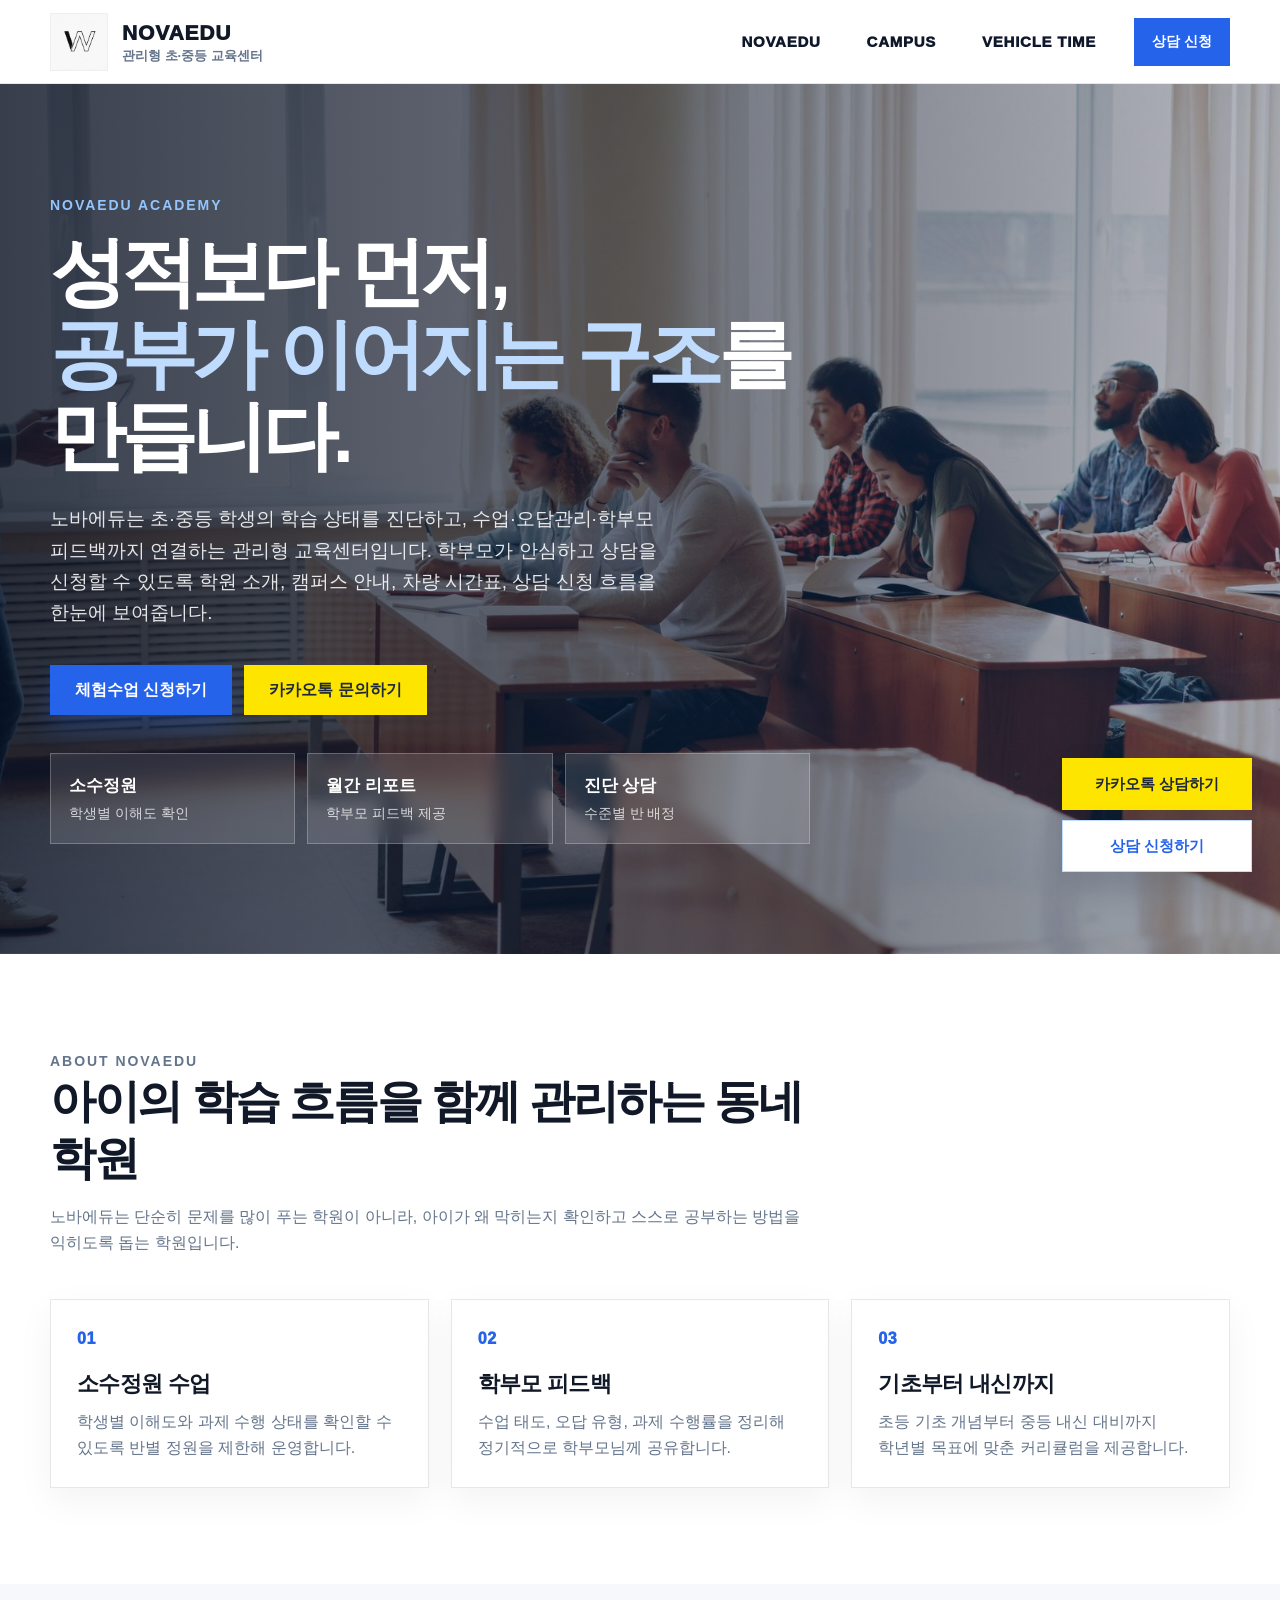
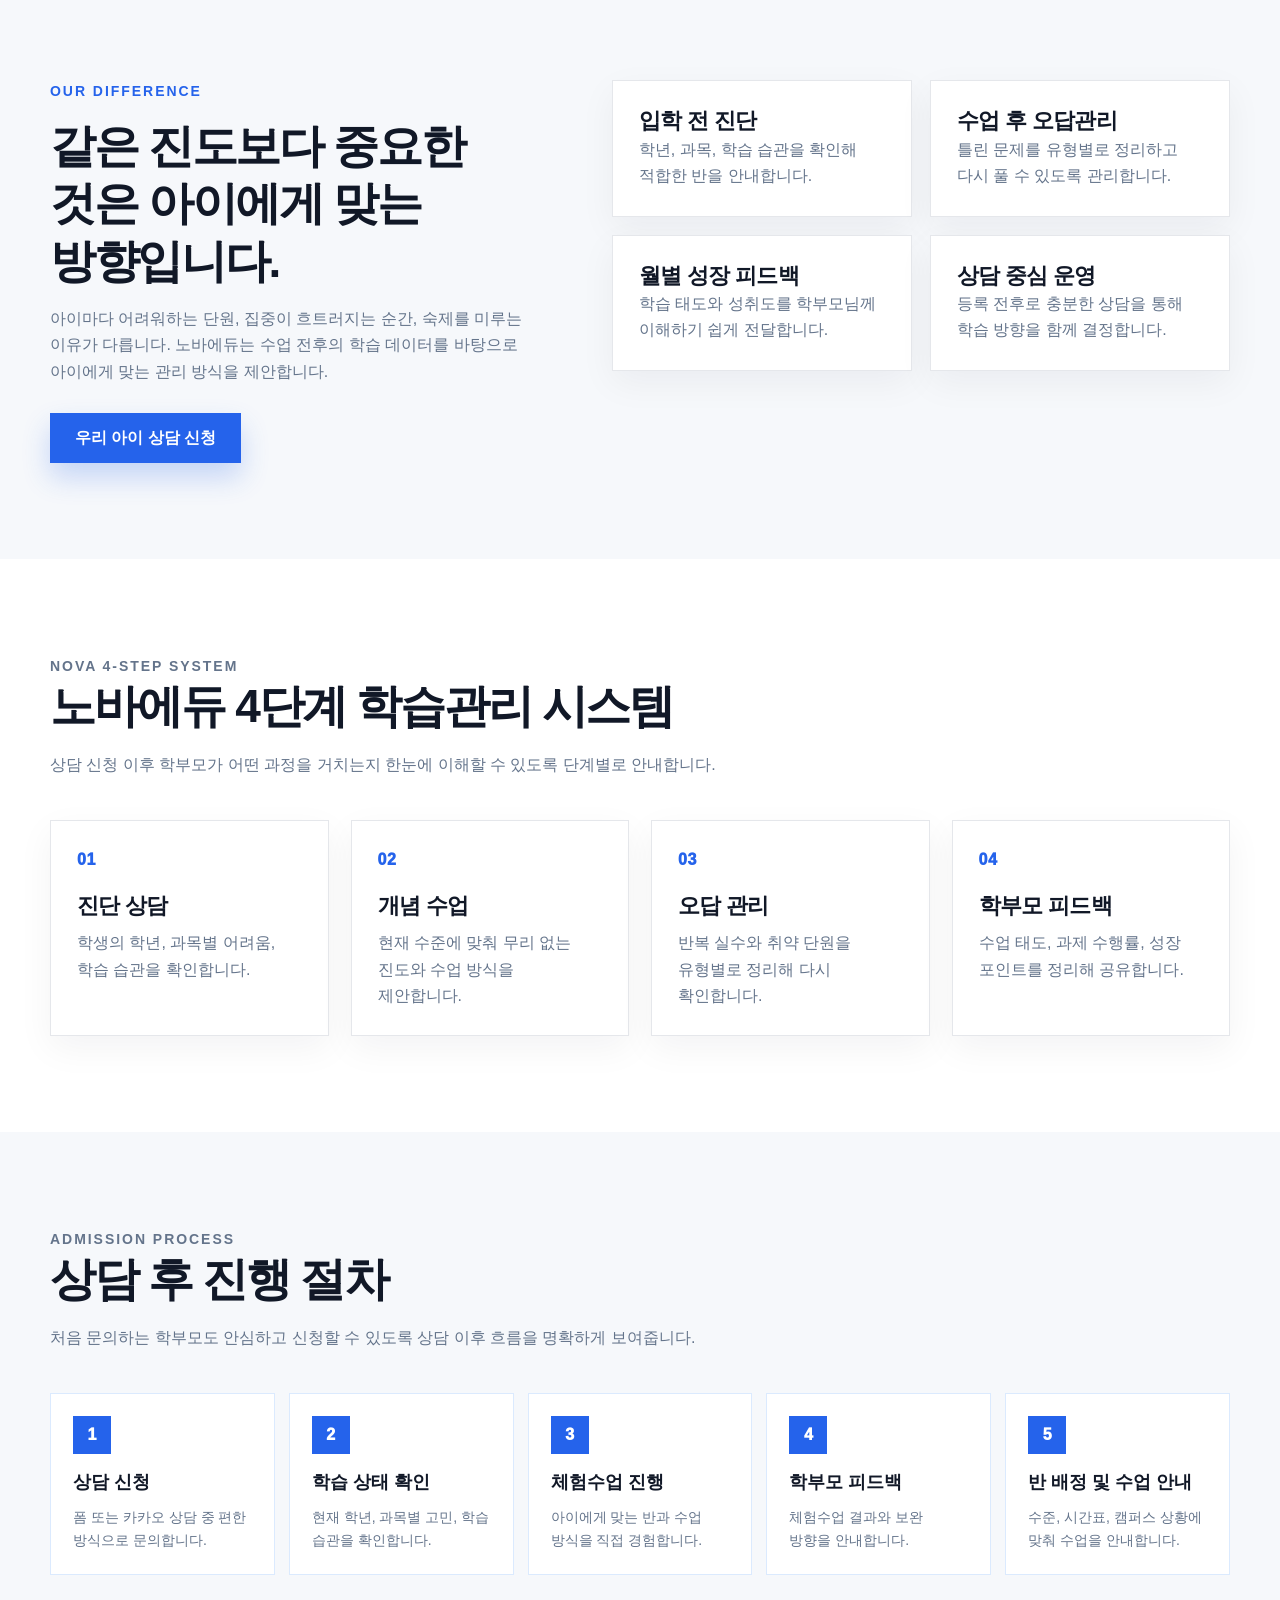
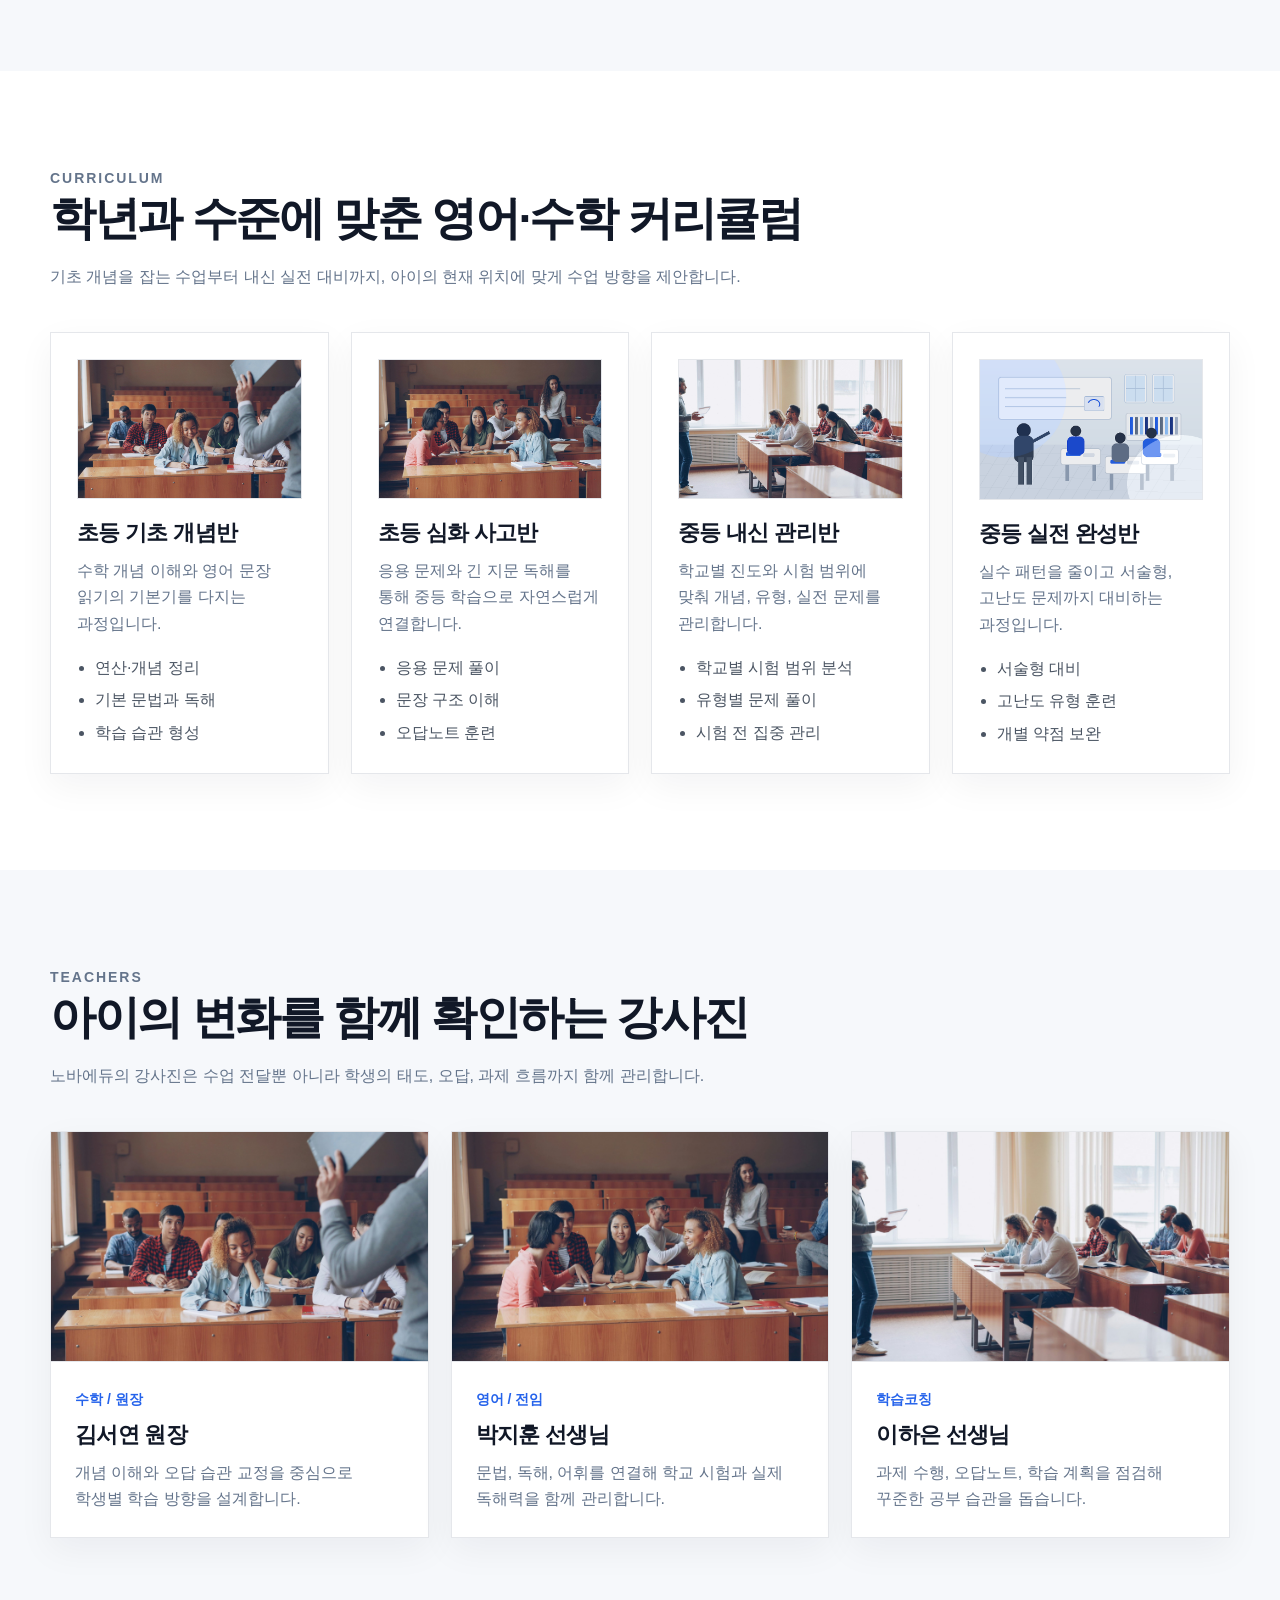
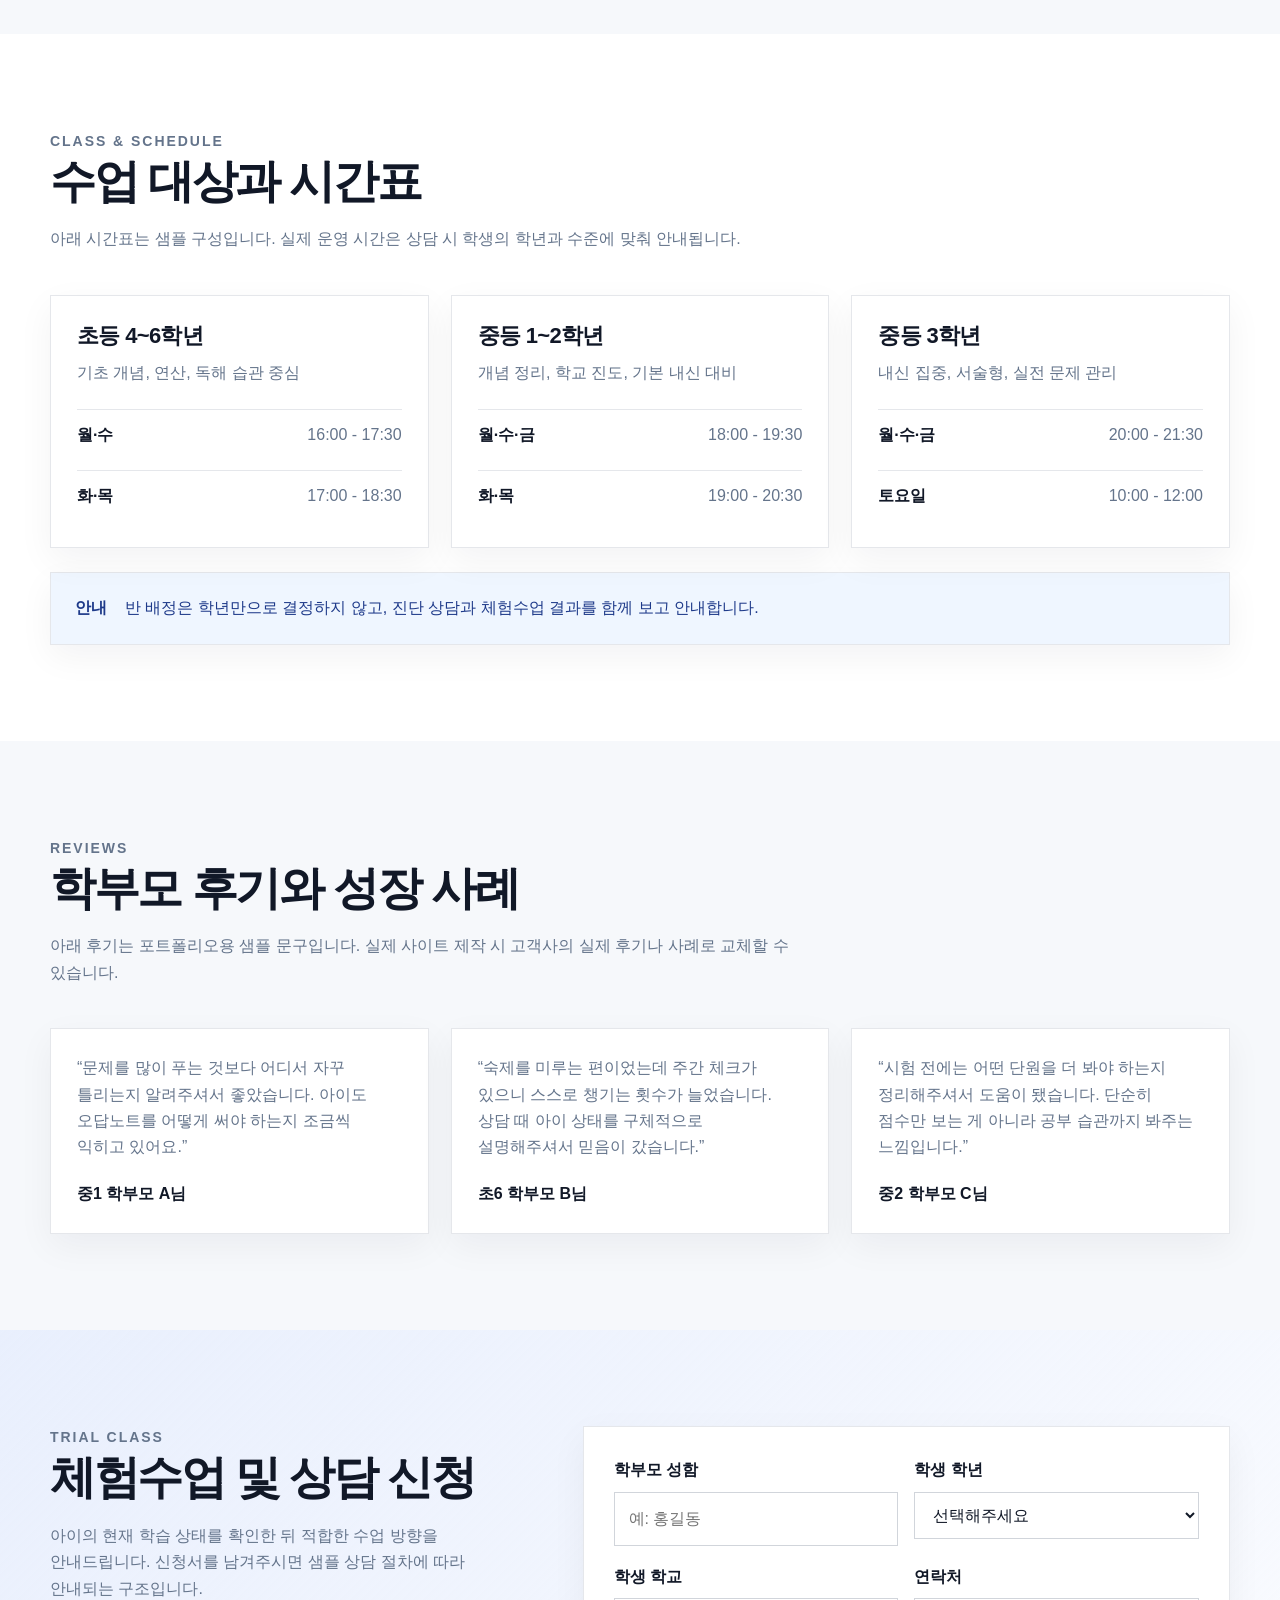
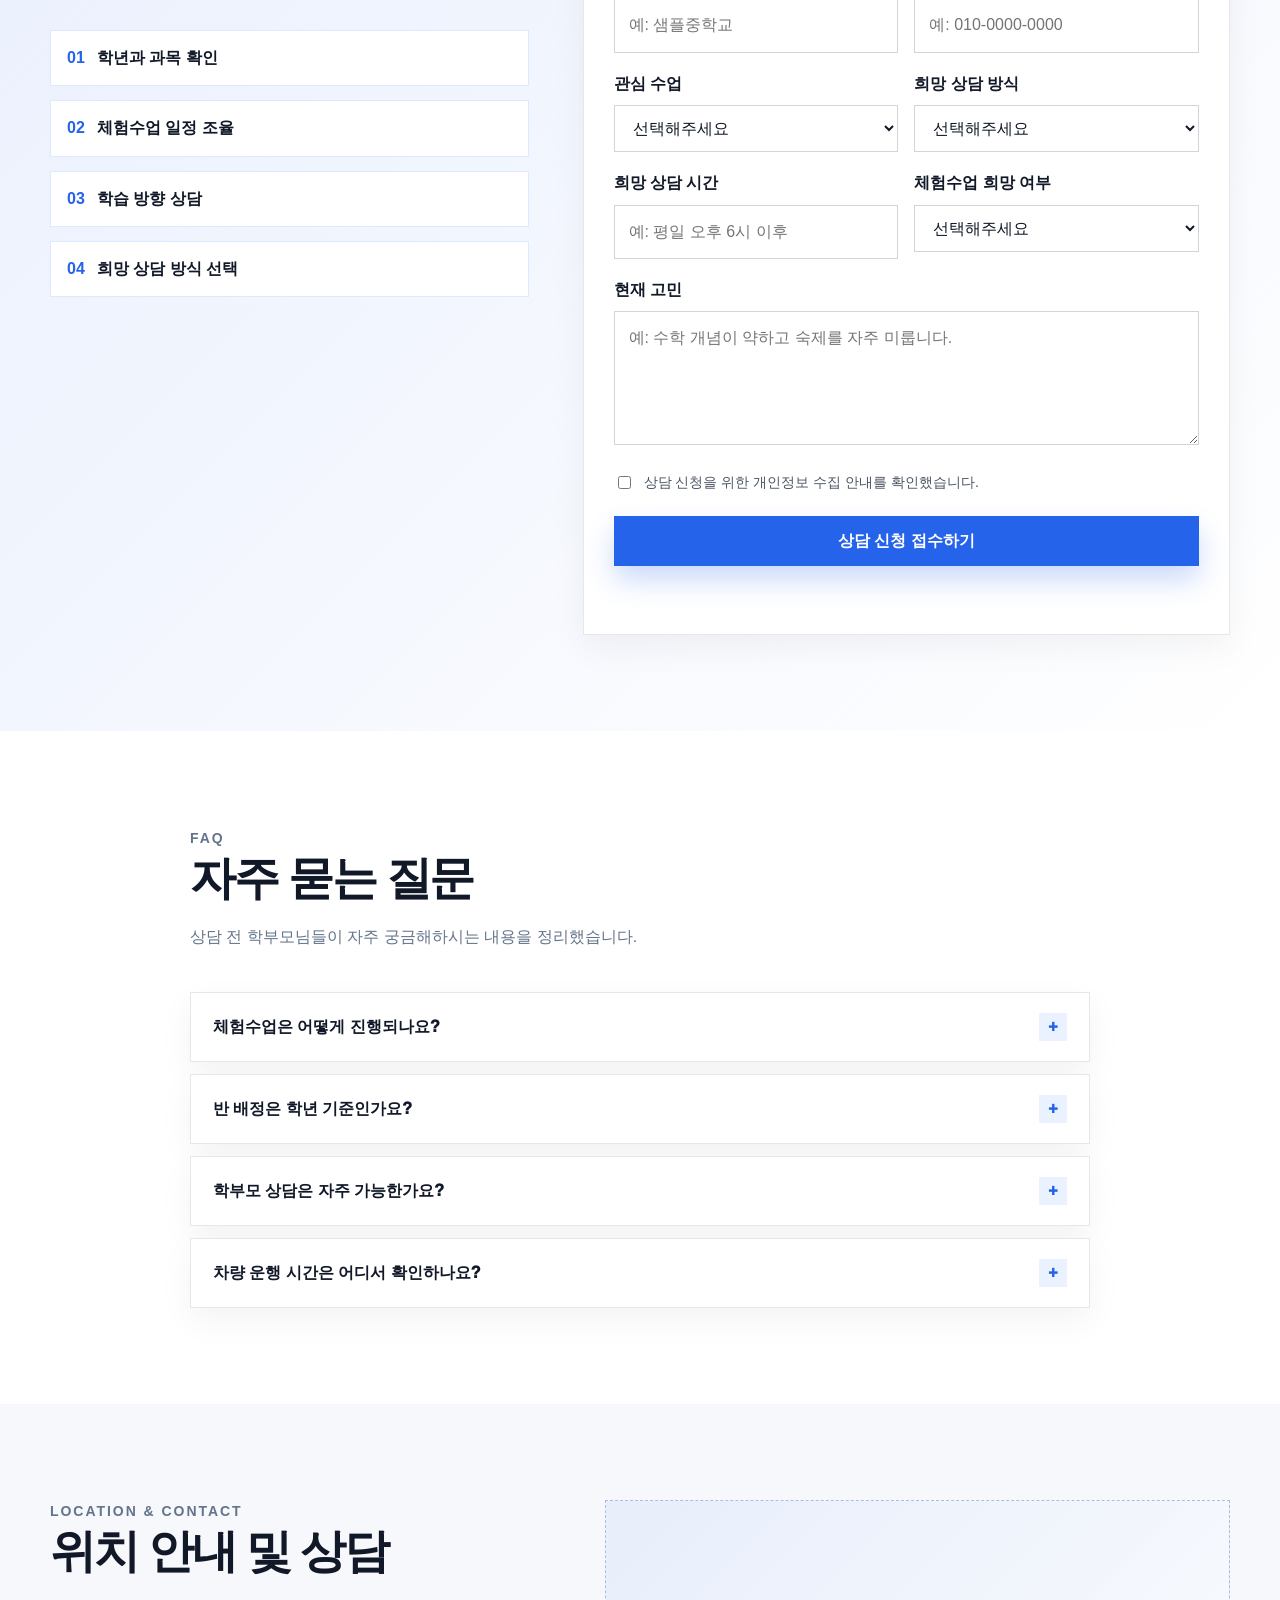
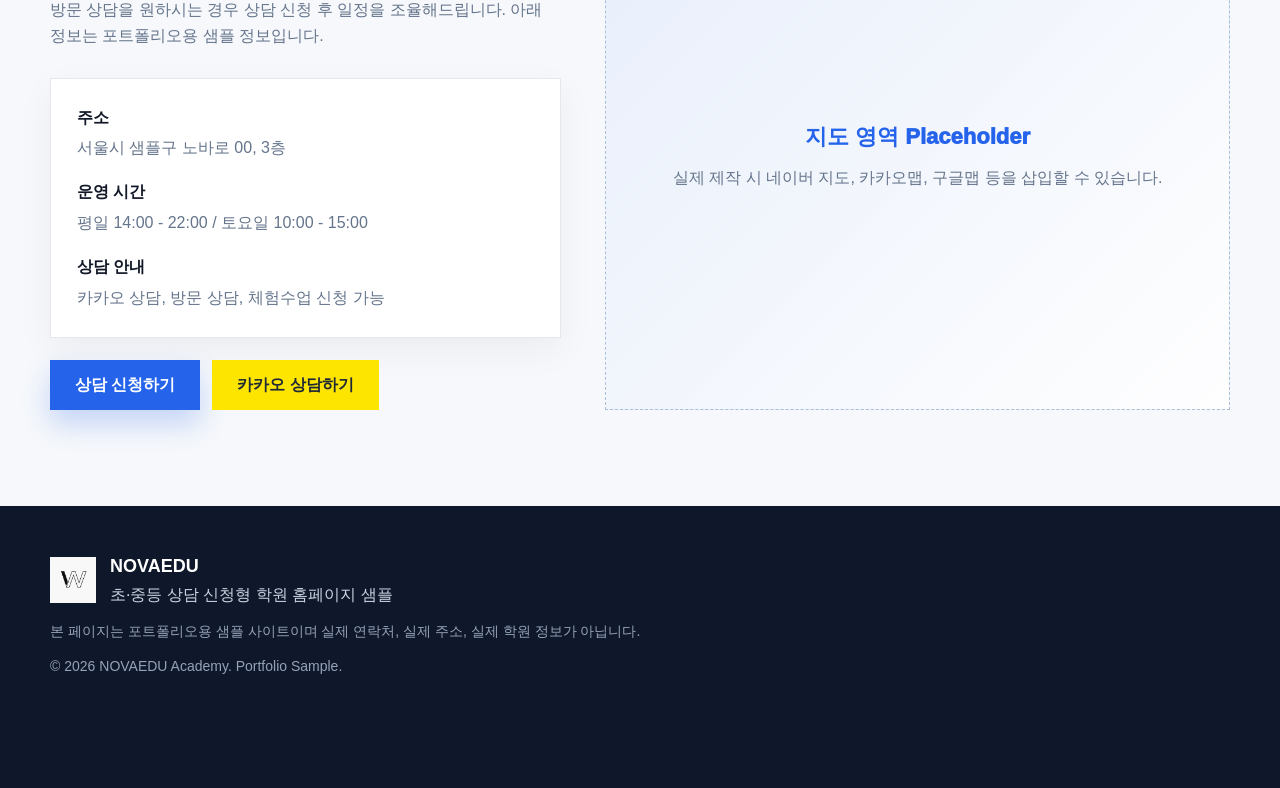
==== commit 885e9822: "Add files via upload" ====
--- a/index.html
+++ b/index.html
@@ -1,633 +1,285 @@
-<!DOCTYPE html>
-<html lang="ko">
-<head>
-  <meta charset="UTF-8" />
-  <meta name="viewport" content="width=device-width, initial-scale=1.0" />
-
-  <title>서림에듀학원 | 초·중등 영어·수학 상담 신청형 홈페이지</title>
-  <meta
-    name="description"
-    content="서림에듀학원은 초·중등 학생을 위한 영어·수학 전문 학원입니다. 체험수업 신청, 전화 상담, 카카오 상담, 위치 안내를 제공합니다."
-  />
-
-  <link rel="stylesheet" href="style.css" />
-</head>
-<body>
-  <header class="site-header" id="top">
-    <div class="container header-inner">
-      <a href="#top" class="logo" aria-label="서림에듀학원 홈으로 이동">
-        <span class="logo-mark">S</span>
-        <span class="logo-text">
-          <strong>서림에듀학원</strong>
-          <small>초·중등 영어·수학</small>
-        </span>
-      </a>
-
-      <button class="mobile-menu-button" type="button" aria-label="메뉴 열기" aria-expanded="false">
-        <span></span>
-        <span></span>
-        <span></span>
-      </button>
-
-      <nav class="main-nav" aria-label="주요 메뉴">
-        <a href="#about">학원소개</a>
-        <a href="#curriculum">커리큘럼</a>
-        <a href="#teachers">강사진</a>
-        <a href="#schedule">시간표</a>
-        <a href="#reviews">후기</a>
-        <a href="#trial">체험신청</a>
-        <a href="#location">위치</a>
-      </nav>
-
-      <a href="#trial" class="header-cta">상담 신청</a>
-    </div>
-  </header>
-
-  <main>
-    <!-- 1. Hero -->
-    <section class="hero section" id="hero">
-      <div class="container hero-grid">
-        <div class="hero-content">
-          <p class="eyebrow">초·중등 영어·수학 전문 관리형 학원</p>
-          <h1>
-            성적보다 먼저,<br />
-            <span>공부하는 습관</span>을 만듭니다.
-          </h1>
-          <p class="hero-description">
-            서림에듀학원은 아이의 현재 학습 상태를 먼저 진단하고,
-            수업·오답관리·학부모 피드백까지 연결해 꾸준한 성장을 돕습니다.
-          </p>
-
-          <div class="hero-actions">
-            <a href="#trial" class="btn btn-primary">체험수업 신청하기</a>
-            <button type="button" class="btn btn-outline js-phone-button">전화 상담하기</button>
-          </div>
-
-          <div class="hero-trust">
-            <div>
-              <strong>소수정원</strong>
-              <span>학생별 학습관리</span>
-            </div>
-            <div>
-              <strong>주간 피드백</strong>
-              <span>학부모 상담 연계</span>
-            </div>
-            <div>
-              <strong>진단 기반</strong>
-              <span>수준별 반 배정</span>
-            </div>
-          </div>
-        </div>
-
-        <div class="hero-card" aria-label="상담 진행 흐름">
-          <div class="hero-card-header">
-            <span>상담 진행 과정</span>
-            <strong>3단계 학습 진단</strong>
-          </div>
-
-          <ol class="process-list">
-            <li>
-              <span>01</span>
-              <div>
-                <strong>학습 상태 확인</strong>
-                <p>현재 학년, 과목별 어려움, 학습 습관을 확인합니다.</p>
-              </div>
-            </li>
-            <li>
-              <span>02</span>
-              <div>
-                <strong>수준별 체험수업</strong>
-                <p>아이에게 맞는 반과 수업 방식을 직접 경험합니다.</p>
-              </div>
-            </li>
-            <li>
-              <span>03</span>
-              <div>
-                <strong>개별 학습 방향 제안</strong>
-                <p>진도, 오답관리, 상담 주기를 안내합니다.</p>
-              </div>
-            </li>
-          </ol>
-
-          <div class="hero-card-note">
-            체험수업 후 등록 여부를 충분히 상의하실 수 있습니다.
-          </div>
-        </div>
-      </div>
-    </section>
-
-    <!-- 2. About -->
-    <section class="section" id="about">
-      <div class="container">
-        <div class="section-heading">
-          <p class="eyebrow">About Seorim Edu</p>
-          <h2>아이의 학습 흐름을 함께 관리하는 동네 학원</h2>
-          <p>
-            서림에듀학원은 단순히 문제를 많이 푸는 학원이 아니라,
-            아이가 왜 막히는지 확인하고 스스로 공부하는 방법을 익히도록 돕는 학원입니다.
-          </p>
-        </div>
-
-        <div class="about-grid">
-          <article class="info-card">
-            <span class="card-number">01</span>
-            <h3>소수정원 수업</h3>
-            <p>
-              학생별 이해도와 과제 수행 상태를 확인할 수 있도록
-              반별 정원을 제한해 운영합니다.
-            </p>
-          </article>
-
-          <article class="info-card">
-            <span class="card-number">02</span>
-            <h3>학부모 피드백</h3>
-            <p>
-              수업 태도, 오답 유형, 과제 수행률을 정리해
-              정기적으로 학부모님께 공유합니다.
-            </p>
-          </article>
-
-          <article class="info-card">
-            <span class="card-number">03</span>
-            <h3>기초부터 내신까지</h3>
-            <p>
-              초등 기초 개념부터 중등 내신 대비까지
-              학년별 목표에 맞춘 커리큘럼을 제공합니다.
-            </p>
-          </article>
-        </div>
-      </div>
-    </section>
-
-    <!-- 3. Philosophy -->
-    <section class="section soft-section" id="philosophy">
-      <div class="container two-column">
-        <div>
-          <p class="eyebrow">Our Difference</p>
-          <h2>같은 진도보다 중요한 것은 아이에게 맞는 방향입니다.</h2>
-          <p class="lead-text">
-            아이마다 어려워하는 단원, 집중이 흐트러지는 순간, 숙제를 미루는 이유가 다릅니다.
-            서림에듀는 수업 전후의 학습 데이터를 바탕으로 아이에게 맞는 관리 방식을 제안합니다.
-          </p>
-          <a href="#trial" class="btn btn-primary">우리 아이 상담 신청</a>
-        </div>
-
-        <div class="feature-list">
-          <div class="feature-item">
-            <strong>입학 전 진단</strong>
-            <p>학년, 과목, 학습 습관을 확인해 적합한 반을 안내합니다.</p>
-          </div>
-          <div class="feature-item">
-            <strong>수업 후 오답관리</strong>
-            <p>틀린 문제를 유형별로 정리하고 다시 풀 수 있도록 관리합니다.</p>
-          </div>
-          <div class="feature-item">
-            <strong>월별 성장 피드백</strong>
-            <p>학습 태도와 성취도를 학부모님께 이해하기 쉽게 전달합니다.</p>
-          </div>
-          <div class="feature-item">
-            <strong>상담 중심 운영</strong>
-            <p>등록 전후로 충분한 상담을 통해 학습 방향을 함께 결정합니다.</p>
-          </div>
-        </div>
-      </div>
-    </section>
-
-    <!-- 4. Curriculum -->
-    <section class="section" id="curriculum">
-      <div class="container">
-        <div class="section-heading">
-          <p class="eyebrow">Curriculum</p>
-          <h2>학년과 수준에 맞춘 영어·수학 커리큘럼</h2>
-          <p>
-            기초 개념을 잡는 수업부터 내신 실전 대비까지,
-            아이의 현재 위치에 맞게 수업 방향을 제안합니다.
-          </p>
-        </div>
-
-        <div class="curriculum-grid">
-          <article class="curriculum-card">
-            <div class="placeholder-box small">초등 기초반</div>
-            <h3>초등 기초 개념반</h3>
-            <p>
-              수학 개념 이해와 영어 문장 읽기의 기본기를 다지는 과정입니다.
-            </p>
-            <ul>
-              <li>연산·개념 정리</li>
-              <li>기본 문법과 독해</li>
-              <li>학습 습관 형성</li>
-            </ul>
-          </article>
-
-          <article class="curriculum-card">
-            <div class="placeholder-box small">초등 심화반</div>
-            <h3>초등 심화 사고반</h3>
-            <p>
-              응용 문제와 긴 지문 독해를 통해 중등 학습으로 자연스럽게 연결합니다.
-            </p>
-            <ul>
-              <li>응용 문제 풀이</li>
-              <li>문장 구조 이해</li>
-              <li>오답노트 훈련</li>
-            </ul>
-          </article>
-
-          <article class="curriculum-card">
-            <div class="placeholder-box small">중등 내신반</div>
-            <h3>중등 내신 관리반</h3>
-            <p>
-              학교별 진도와 시험 범위에 맞춰 개념, 유형, 실전 문제를 관리합니다.
-            </p>
-            <ul>
-              <li>학교별 시험 범위 분석</li>
-              <li>유형별 문제 풀이</li>
-              <li>시험 전 집중 관리</li>
-            </ul>
-          </article>
-
-          <article class="curriculum-card">
-            <div class="placeholder-box small">중등 실전반</div>
-            <h3>중등 실전 완성반</h3>
-            <p>
-              실수 패턴을 줄이고 서술형, 고난도 문제까지 대비하는 과정입니다.
-            </p>
-            <ul>
-              <li>서술형 대비</li>
-              <li>고난도 유형 훈련</li>
-              <li>개별 약점 보완</li>
-            </ul>
-          </article>
-        </div>
-      </div>
-    </section>
-
-    <!-- 5. Teachers -->
-    <section class="section soft-section" id="teachers">
-      <div class="container">
-        <div class="section-heading">
-          <p class="eyebrow">Teachers</p>
-          <h2>아이의 변화를 함께 확인하는 강사진</h2>
-          <p>
-            서림에듀의 강사진은 수업 전달뿐 아니라 학생의 태도, 오답, 과제 흐름까지 함께 관리합니다.
-          </p>
-        </div>
-
-        <div class="teacher-grid">
-          <article class="teacher-card">
-            <div class="teacher-photo placeholder-box">강사 이미지</div>
-            <div class="teacher-info">
-              <span>수학 / 원장</span>
-              <h3>김서연 원장</h3>
-              <p>
-                개념 이해와 오답 습관 교정을 중심으로 학생별 학습 방향을 설계합니다.
-              </p>
-            </div>
-          </article>
-
-          <article class="teacher-card">
-            <div class="teacher-photo placeholder-box">강사 이미지</div>
-            <div class="teacher-info">
-              <span>영어 / 전임</span>
-              <h3>박지훈 선생님</h3>
-              <p>
-                문법, 독해, 어휘를 연결해 학교 시험과 실제 독해력을 함께 관리합니다.
-              </p>
-            </div>
-          </article>
-
-          <article class="teacher-card">
-            <div class="teacher-photo placeholder-box">강사 이미지</div>
-            <div class="teacher-info">
-              <span>학습코칭</span>
-              <h3>이하은 선생님</h3>
-              <p>
-                과제 수행, 오답노트, 학습 계획을 점검해 꾸준한 공부 습관을 돕습니다.
-              </p>
-            </div>
-          </article>
-        </div>
-      </div>
-    </section>
-
-    <!-- 6. Schedule -->
-    <section class="section" id="schedule">
-      <div class="container">
-        <div class="section-heading">
-          <p class="eyebrow">Class & Schedule</p>
-          <h2>수업 대상과 시간표</h2>
-          <p>
-            아래 시간표는 샘플 구성입니다. 실제 운영 시간은 상담 시 학생의 학년과 수준에 맞춰 안내됩니다.
-          </p>
-        </div>
-
-        <div class="schedule-grid">
-          <article class="schedule-card">
-            <h3>초등 4~6학년</h3>
-            <p>기초 개념, 연산, 독해 습관 중심</p>
-            <dl>
-              <div>
-                <dt>월·수</dt>
-                <dd>16:00 - 17:30</dd>
-              </div>
-              <div>
-                <dt>화·목</dt>
-                <dd>17:00 - 18:30</dd>
-              </div>
-            </dl>
-          </article>
-
-          <article class="schedule-card">
-            <h3>중등 1~2학년</h3>
-            <p>개념 정리, 학교 진도, 기본 내신 대비</p>
-            <dl>
-              <div>
-                <dt>월·수·금</dt>
-                <dd>18:00 - 19:30</dd>
-              </div>
-              <div>
-                <dt>화·목</dt>
-                <dd>19:00 - 20:30</dd>
-              </div>
-            </dl>
-          </article>
-
-          <article class="schedule-card">
-            <h3>중등 3학년</h3>
-            <p>내신 집중, 서술형, 실전 문제 관리</p>
-            <dl>
-              <div>
-                <dt>월·수·금</dt>
-                <dd>20:00 - 21:30</dd>
-              </div>
-              <div>
-                <dt>토요일</dt>
-                <dd>10:00 - 12:00</dd>
-              </div>
-            </dl>
-          </article>
-        </div>
-
-        <div class="notice-box">
-          <strong>안내</strong>
-          <p>
-            반 배정은 학년만으로 결정하지 않고, 진단 상담과 체험수업 결과를 함께 보고 안내합니다.
-          </p>
-        </div>
-      </div>
-    </section>
-
-    <!-- 7. Reviews -->
-    <section class="section soft-section" id="reviews">
-      <div class="container">
-        <div class="section-heading">
-          <p class="eyebrow">Reviews</p>
-          <h2>학부모 후기와 성장 사례</h2>
-          <p>
-            아래 후기는 포트폴리오용 샘플 문구입니다. 실제 사이트 제작 시 고객사의 실제 후기나 사례로 교체할 수 있습니다.
-          </p>
-        </div>
-
-        <div class="review-grid">
-          <article class="review-card">
-            <p>
-              “문제를 많이 푸는 것보다 어디서 자꾸 틀리는지 알려주셔서 좋았습니다.
-              아이도 오답노트를 어떻게 써야 하는지 조금씩 익히고 있어요.”
-            </p>
-            <strong>중1 학부모 A님</strong>
-          </article>
-
-          <article class="review-card">
-            <p>
-              “숙제를 미루는 편이었는데 주간 체크가 있으니 스스로 챙기는 횟수가 늘었습니다.
-              상담 때 아이 상태를 구체적으로 설명해주셔서 믿음이 갔습니다.”
-            </p>
-            <strong>초6 학부모 B님</strong>
-          </article>
-
-          <article class="review-card">
-            <p>
-              “시험 전에는 어떤 단원을 더 봐야 하는지 정리해주셔서 도움이 됐습니다.
-              단순히 점수만 보는 게 아니라 공부 습관까지 봐주는 느낌입니다.”
-            </p>
-            <strong>중2 학부모 C님</strong>
-          </article>
-        </div>
-      </div>
-    </section>
-
-    <!-- 8. Trial Form -->
-    <section class="section trial-section" id="trial">
-      <div class="container trial-grid">
-        <div class="trial-copy">
-          <p class="eyebrow">Trial Class</p>
-          <h2>체험수업 및 상담 신청</h2>
-          <p>
-            아이의 현재 학습 상태를 확인한 뒤 적합한 수업 방향을 안내드립니다.
-            신청서를 남겨주시면 샘플 상담 절차에 따라 안내되는 구조입니다.
-          </p>
-
-          <div class="trial-points">
-            <div>
-              <strong>01</strong>
-              <span>학년과 과목 확인</span>
-            </div>
-            <div>
-              <strong>02</strong>
-              <span>체험수업 일정 조율</span>
-            </div>
-            <div>
-              <strong>03</strong>
-              <span>학습 방향 상담</span>
-            </div>
-          </div>
-        </div>
-
-        <form class="consult-form" id="consultForm" novalidate>
-          <div class="form-row">
-            <label for="parentName">학부모 성함</label>
-            <input type="text" id="parentName" name="parentName" placeholder="예: 홍길동" />
-          </div>
-
-          <div class="form-row">
-            <label for="studentGrade">학생 학년</label>
-            <select id="studentGrade" name="studentGrade">
-              <option value="">선택해주세요</option>
-              <option value="초4">초등 4학년</option>
-              <option value="초5">초등 5학년</option>
-              <option value="초6">초등 6학년</option>
-              <option value="중1">중등 1학년</option>
-              <option value="중2">중등 2학년</option>
-              <option value="중3">중등 3학년</option>
-            </select>
-          </div>
-
-          <div class="form-row">
-            <label for="phone">연락처</label>
-            <input type="tel" id="phone" name="phone" placeholder="예: 010-0000-0000" />
-          </div>
-
-          <div class="form-row">
-            <label for="interest">관심 수업</label>
-            <select id="interest" name="interest">
-              <option value="">선택해주세요</option>
-              <option value="초등 영어">초등 영어</option>
-              <option value="초등 수학">초등 수학</option>
-              <option value="중등 영어">중등 영어</option>
-              <option value="중등 수학">중등 수학</option>
-              <option value="내신 대비">내신 대비</option>
-              <option value="학습 상담">학습 상담</option>
-            </select>
-          </div>
-
-          <div class="form-row">
-            <label for="message">상담 내용</label>
-            <textarea
-              id="message"
-              name="message"
-              rows="4"
-              placeholder="예: 수학 개념이 약하고 숙제를 자주 미룹니다."
-            ></textarea>
-          </div>
-
-          <label class="checkbox-row">
-            <input type="checkbox" id="privacy" name="privacy" />
-            <span>상담 신청을 위한 개인정보 수집 안내를 확인했습니다.</span>
-          </label>
-
-          <button type="submit" class="btn btn-primary full-width">상담 신청 접수하기</button>
-
-          <p class="form-message" id="formMessage" role="status"></p>
-        </form>
-      </div>
-    </section>
-
-    <!-- 9. FAQ -->
-    <section class="section" id="faq">
-      <div class="container narrow">
-        <div class="section-heading">
-          <p class="eyebrow">FAQ</p>
-          <h2>자주 묻는 질문</h2>
-          <p>
-            상담 전 학부모님들이 자주 궁금해하시는 내용을 정리했습니다.
-          </p>
-        </div>
-
-        <div class="faq-list">
-          <article class="faq-item">
-            <button type="button" class="faq-question">
-              체험수업은 어떻게 진행되나요?
-              <span>+</span>
-            </button>
-            <div class="faq-answer">
-              <p>
-                먼저 학년과 현재 학습 상태를 확인한 뒤, 아이에게 맞는 수업을 1회 체험할 수 있도록 안내합니다.
-                체험 후에는 수업 태도와 보완이 필요한 부분을 상담해드립니다.
-              </p>
-            </div>
-          </article>
-
-          <article class="faq-item">
-            <button type="button" class="faq-question">
-              반 배정은 학년 기준인가요?
-              <span>+</span>
-            </button>
-            <div class="faq-answer">
-              <p>
-                학년뿐 아니라 진단 결과, 학교 진도, 개념 이해도, 과제 수행 습관을 함께 보고 반을 안내합니다.
-              </p>
-            </div>
-          </article>
-
-          <article class="faq-item">
-            <button type="button" class="faq-question">
-              학부모 상담은 자주 가능한가요?
-              <span>+</span>
-            </button>
-            <div class="faq-answer">
-              <p>
-                정기 피드백과 필요 시 개별 상담을 통해 아이의 학습 상황을 공유합니다.
-                상담 방식은 방문, 전화, 메시지 등으로 조율할 수 있습니다.
-              </p>
-            </div>
-          </article>
-
-          <article class="faq-item">
-            <button type="button" class="faq-question">
-              수업 정원은 몇 명인가요?
-              <span>+</span>
-            </button>
-            <div class="faq-answer">
-              <p>
-                수업별 정원은 샘플 기준 6~8명 내외로 구성되어 있습니다.
-                실제 운영 시 학원 정책에 맞게 수정할 수 있습니다.
-              </p>
-            </div>
-          </article>
-        </div>
-      </div>
-    </section>
-
-    <!-- 10. Location -->
-    <section class="section soft-section" id="location">
-      <div class="container location-grid">
-        <div>
-          <p class="eyebrow">Location & Contact</p>
-          <h2>위치 안내 및 상담</h2>
-          <p class="lead-text">
-            방문 상담을 원하시는 경우 상담 신청 후 일정을 조율해드립니다.
-            아래 정보는 포트폴리오용 샘플 정보입니다.
-          </p>
-
-          <div class="contact-card">
-            <div>
-              <strong>주소</strong>
-              <p>서울시 샘플구 서림로 00, 3층</p>
-            </div>
-            <div>
-              <strong>운영 시간</strong>
-              <p>평일 14:00 - 22:00 / 토요일 10:00 - 15:00</p>
-            </div>
-            <div>
-              <strong>상담 안내</strong>
-              <p>전화 상담, 카카오 상담, 방문 상담 가능</p>
-            </div>
-          </div>
-
-          <div class="contact-actions">
-            <button type="button" class="btn btn-primary js-phone-button">전화 상담 버튼</button>
-            <button type="button" class="btn btn-kakao js-kakao-button">카카오 상담 버튼</button>
-          </div>
-        </div>
-
-        <div class="map-placeholder" aria-label="지도 영역">
-          <span>지도 영역 Placeholder</span>
-          <p>실제 제작 시 네이버 지도, 카카오맵, 구글맵 등을 삽입할 수 있습니다.</p>
-        </div>
-      </div>
-    </section>
-  </main>
-
-  <div class="mobile-floating-cta" aria-label="모바일 상담 바로가기">
-    <button type="button" class="js-phone-button">전화 상담</button>
-    <a href="#trial">체험 신청</a>
-    <button type="button" class="js-kakao-button">카카오 상담</button>
-  </div>
-
-  <footer class="site-footer">
-    <div class="container footer-inner">
-      <div>
-        <strong>서림에듀학원</strong>
-        <p>초·중등 영어·수학 상담 신청형 홈페이지 샘플</p>
-      </div>
-      <p class="footer-note">
-        본 페이지는 포트폴리오용 샘플 사이트이며 실제 연락처와 사업장 정보가 아닙니다.
-      </p>
-      <p class="copyright">
-        © <span id="year"></span> Seorim Edu Academy. Portfolio Sample.
-      </p>
-    </div>
-  </footer>
-
-  <script src="script.js"></script>
-</body>
+<!DOCTYPE html>
+<html lang="ko">
+<head>
+  <meta charset="UTF-8" />
+  <meta name="viewport" content="width=device-width, initial-scale=1.0" />
+  <title>노바에듀 | 초·중등 영어·수학 상담 신청형 홈페이지</title>
+  <meta name="description" content="노바에듀는 초·중등 학생을 위한 상담 신청형 학원 홈페이지 샘플입니다. 체험수업 신청, 카카오 상담, 캠퍼스 안내, 차량 시간표를 제공합니다." />
+  <link rel="stylesheet" href="assets/css/variables.css" />
+  <link rel="stylesheet" href="assets/css/base.css" />
+  <link rel="stylesheet" href="assets/css/layout.css" />
+  <link rel="stylesheet" href="assets/css/components.css" />
+  <link rel="stylesheet" href="assets/css/pages.css" />
+  <link rel="stylesheet" href="assets/css/responsive.css" />
+</head>
+<body>
+<header class="site-header" id="top">
+  <div class="container header-inner">
+    <a href="index.html" class="logo" aria-label="노바에듀 홈으로 이동">
+      <img src="assets/images/logo.png" alt="노바에듀 로고" class="logo-image" />
+      <span class="logo-text">
+        <strong>NOVAEDU</strong>
+        <small>관리형 초·중등 교육센터</small>
+      </span>
+    </a>
+
+    <button class="mobile-menu-button" type="button" aria-label="메뉴 열기" aria-expanded="false">
+      <span></span><span></span><span></span>
+    </button>
+
+    <nav class="main-nav" aria-label="주요 메뉴">
+      <div class="nav-item has-dropdown">
+        <button class="nav-trigger" type="button" aria-expanded="false">NOVAEDU</button>
+        <div class="dropdown-menu" role="menu">
+          <a href="intro.html">소개</a>
+          <a href="notice.html">공지사항</a>
+          <a href="schedule.html">일정표</a>
+        </div>
+      </div>
+      <div class="nav-item has-dropdown">
+        <button class="nav-trigger" type="button" aria-expanded="false">CAMPUS</button>
+        <div class="dropdown-menu" role="menu">
+          <a href="campus-a.html">A CAMPUS</a>
+          <a href="campus-b.html">B CAMPUS</a>
+          <a href="campus-c.html">C CAMPUS</a>
+        </div>
+      </div>
+      <div class="nav-item has-dropdown">
+        <button class="nav-trigger" type="button" aria-expanded="false">VEHICLE TIME</button>
+        <div class="dropdown-menu" role="menu">
+          <a href="vehicle-a.html">A CAMPUS</a>
+          <a href="vehicle-b.html">B CAMPUS</a>
+          <a href="vehicle-c.html">C CAMPUS</a>
+        </div>
+      </div>
+    </nav>
+
+    <a href="index.html#trial" class="header-cta">상담 신청</a>
+  </div>
+</header>
+<main>
+  <section class="hero" id="hero">
+    <div class="container hero-inner">
+      <div class="hero-content">
+        <p class="eyebrow">NOVAEDU ACADEMY</p>
+        <h1>성적보다 먼저,<br /><span>공부가 이어지는 구조</span>를 만듭니다.</h1>
+        <p class="hero-description">노바에듀는 초·중등 학생의 학습 상태를 진단하고, 수업·오답관리·학부모 피드백까지 연결하는 관리형 교육센터입니다. 학부모가 안심하고 상담을 신청할 수 있도록 학원 소개, 캠퍼스 안내, 차량 시간표, 상담 신청 흐름을 한눈에 보여줍니다.</p>
+        <div class="hero-actions">
+          <a href="#trial" class="btn btn-primary">체험수업 신청하기</a>
+          <a href="https://pf.kakao.com/_xhDLjX" target="_blank" rel="noopener" class="btn btn-kakao">카카오톡 문의하기</a>
+        </div>
+        <div class="hero-trust">
+          <div><strong>소수정원</strong><span>학생별 이해도 확인</span></div>
+          <div><strong>월간 리포트</strong><span>학부모 피드백 제공</span></div>
+          <div><strong>진단 상담</strong><span>수준별 반 배정</span></div>
+        </div>
+      </div>
+    </div>
+  </section>
+
+  <section class="section" id="about">
+    <div class="container">
+      <div class="section-heading">
+        <p class="eyebrow">About NOVAEDU</p>
+        <h2>아이의 학습 흐름을 함께 관리하는 동네 학원</h2>
+        <p>노바에듀는 단순히 문제를 많이 푸는 학원이 아니라, 아이가 왜 막히는지 확인하고 스스로 공부하는 방법을 익히도록 돕는 학원입니다.</p>
+      </div>
+      <div class="about-grid">
+        <article class="info-card"><span class="card-number">01</span><h3>소수정원 수업</h3><p>학생별 이해도와 과제 수행 상태를 확인할 수 있도록 반별 정원을 제한해 운영합니다.</p></article>
+        <article class="info-card"><span class="card-number">02</span><h3>학부모 피드백</h3><p>수업 태도, 오답 유형, 과제 수행률을 정리해 정기적으로 학부모님께 공유합니다.</p></article>
+        <article class="info-card"><span class="card-number">03</span><h3>기초부터 내신까지</h3><p>초등 기초 개념부터 중등 내신 대비까지 학년별 목표에 맞춘 커리큘럼을 제공합니다.</p></article>
+      </div>
+    </div>
+  </section>
+
+  <section class="section soft-section" id="philosophy">
+    <div class="container two-column">
+      <div>
+        <p class="eyebrow">Our Difference</p>
+        <h2>같은 진도보다 중요한 것은 아이에게 맞는 방향입니다.</h2>
+        <p class="lead-text">아이마다 어려워하는 단원, 집중이 흐트러지는 순간, 숙제를 미루는 이유가 다릅니다. 노바에듀는 수업 전후의 학습 데이터를 바탕으로 아이에게 맞는 관리 방식을 제안합니다.</p>
+        <a href="#trial" class="btn btn-primary">우리 아이 상담 신청</a>
+      </div>
+      <div class="feature-list">
+        <div class="feature-item"><strong>입학 전 진단</strong><p>학년, 과목, 학습 습관을 확인해 적합한 반을 안내합니다.</p></div>
+        <div class="feature-item"><strong>수업 후 오답관리</strong><p>틀린 문제를 유형별로 정리하고 다시 풀 수 있도록 관리합니다.</p></div>
+        <div class="feature-item"><strong>월별 성장 피드백</strong><p>학습 태도와 성취도를 학부모님께 이해하기 쉽게 전달합니다.</p></div>
+        <div class="feature-item"><strong>상담 중심 운영</strong><p>등록 전후로 충분한 상담을 통해 학습 방향을 함께 결정합니다.</p></div>
+      </div>
+    </div>
+  </section>
+
+  <section class="section" id="management">
+    <div class="container">
+      <div class="section-heading">
+        <p class="eyebrow">NOVA 4-Step System</p>
+        <h2>노바에듀 4단계 학습관리 시스템</h2>
+        <p>상담 신청 이후 학부모가 어떤 과정을 거치는지 한눈에 이해할 수 있도록 단계별로 안내합니다.</p>
+      </div>
+      <div class="step-grid">
+        <article class="step-card"><span>01</span><h3>진단 상담</h3><p>학생의 학년, 과목별 어려움, 학습 습관을 확인합니다.</p></article>
+        <article class="step-card"><span>02</span><h3>개념 수업</h3><p>현재 수준에 맞춰 무리 없는 진도와 수업 방식을 제안합니다.</p></article>
+        <article class="step-card"><span>03</span><h3>오답 관리</h3><p>반복 실수와 취약 단원을 유형별로 정리해 다시 확인합니다.</p></article>
+        <article class="step-card"><span>04</span><h3>학부모 피드백</h3><p>수업 태도, 과제 수행률, 성장 포인트를 정리해 공유합니다.</p></article>
+      </div>
+    </div>
+  </section>
+
+  <section class="section soft-section" id="process">
+    <div class="container">
+      <div class="section-heading">
+        <p class="eyebrow">Admission Process</p>
+        <h2>상담 후 진행 절차</h2>
+        <p>처음 문의하는 학부모도 안심하고 신청할 수 있도록 상담 이후 흐름을 명확하게 보여줍니다.</p>
+      </div>
+      <ol class="wide-process-list">
+        <li><span>1</span><div><strong>상담 신청</strong><p>폼 또는 카카오 상담 중 편한 방식으로 문의합니다.</p></div></li>
+        <li><span>2</span><div><strong>학습 상태 확인</strong><p>현재 학년, 과목별 고민, 학습 습관을 확인합니다.</p></div></li>
+        <li><span>3</span><div><strong>체험수업 진행</strong><p>아이에게 맞는 반과 수업 방식을 직접 경험합니다.</p></div></li>
+        <li><span>4</span><div><strong>학부모 피드백</strong><p>체험수업 결과와 보완 방향을 안내합니다.</p></div></li>
+        <li><span>5</span><div><strong>반 배정 및 수업 안내</strong><p>수준, 시간표, 캠퍼스 상황에 맞춰 수업을 안내합니다.</p></div></li>
+      </ol>
+    </div>
+  </section>
+
+  <section class="section" id="curriculum">
+    <div class="container">
+      <div class="section-heading">
+        <p class="eyebrow">Curriculum</p>
+        <h2>학년과 수준에 맞춘 영어·수학 커리큘럼</h2>
+        <p>기초 개념을 잡는 수업부터 내신 실전 대비까지, 아이의 현재 위치에 맞게 수업 방향을 제안합니다.</p>
+      </div>
+      <div class="curriculum-grid">
+        <article class="curriculum-card"><div class="placeholder-box small"><img class="image-cover" src="assets/images/classroom-lecture.jpg" alt="교실 수업 이미지" /></div><h3>초등 기초 개념반</h3><p>수학 개념 이해와 영어 문장 읽기의 기본기를 다지는 과정입니다.</p><ul><li>연산·개념 정리</li><li>기본 문법과 독해</li><li>학습 습관 형성</li></ul></article>
+        <article class="curriculum-card"><div class="placeholder-box small"><img class="image-cover" src="assets/images/classroom-discussion.jpg" alt="학생 토론 이미지" /></div><h3>초등 심화 사고반</h3><p>응용 문제와 긴 지문 독해를 통해 중등 학습으로 자연스럽게 연결합니다.</p><ul><li>응용 문제 풀이</li><li>문장 구조 이해</li><li>오답노트 훈련</li></ul></article>
+        <article class="curriculum-card"><div class="placeholder-box small"><img class="image-cover" src="assets/images/hero-classroom.jpg" alt="강의실 이미지" /></div><h3>중등 내신 관리반</h3><p>학교별 진도와 시험 범위에 맞춰 개념, 유형, 실전 문제를 관리합니다.</p><ul><li>학교별 시험 범위 분석</li><li>유형별 문제 풀이</li><li>시험 전 집중 관리</li></ul></article>
+        <article class="curriculum-card"><div class="placeholder-box small"><img class="image-cover" src="assets/images/classroom-illustration.png" alt="학원 일러스트 이미지" /></div><h3>중등 실전 완성반</h3><p>실수 패턴을 줄이고 서술형, 고난도 문제까지 대비하는 과정입니다.</p><ul><li>서술형 대비</li><li>고난도 유형 훈련</li><li>개별 약점 보완</li></ul></article>
+      </div>
+    </div>
+  </section>
+
+  <section class="section soft-section" id="teachers">
+    <div class="container">
+      <div class="section-heading"><p class="eyebrow">Teachers</p><h2>아이의 변화를 함께 확인하는 강사진</h2><p>노바에듀의 강사진은 수업 전달뿐 아니라 학생의 태도, 오답, 과제 흐름까지 함께 관리합니다.</p></div>
+      <div class="teacher-grid">
+        <article class="teacher-card"><div class="teacher-photo placeholder-box"><img class="image-cover" src="assets/images/classroom-lecture.jpg" alt="수학 강사 수업 이미지" /></div><div class="teacher-info"><span>수학 / 원장</span><h3>김서연 원장</h3><p>개념 이해와 오답 습관 교정을 중심으로 학생별 학습 방향을 설계합니다.</p></div></article>
+        <article class="teacher-card"><div class="teacher-photo placeholder-box"><img class="image-cover" src="assets/images/classroom-discussion.jpg" alt="영어 강사 수업 이미지" /></div><div class="teacher-info"><span>영어 / 전임</span><h3>박지훈 선생님</h3><p>문법, 독해, 어휘를 연결해 학교 시험과 실제 독해력을 함께 관리합니다.</p></div></article>
+        <article class="teacher-card"><div class="teacher-photo placeholder-box"><img class="image-cover" src="assets/images/hero-classroom.jpg" alt="학습코칭 이미지" /></div><div class="teacher-info"><span>학습코칭</span><h3>이하은 선생님</h3><p>과제 수행, 오답노트, 학습 계획을 점검해 꾸준한 공부 습관을 돕습니다.</p></div></article>
+      </div>
+    </div>
+  </section>
+
+  <section class="section" id="class-time">
+    <div class="container">
+      <div class="section-heading"><p class="eyebrow">Class & Schedule</p><h2>수업 대상과 시간표</h2><p>아래 시간표는 샘플 구성입니다. 실제 운영 시간은 상담 시 학생의 학년과 수준에 맞춰 안내됩니다.</p></div>
+      <div class="schedule-grid">
+        <article class="schedule-card"><h3>초등 4~6학년</h3><p>기초 개념, 연산, 독해 습관 중심</p><dl><div><dt>월·수</dt><dd>16:00 - 17:30</dd></div><div><dt>화·목</dt><dd>17:00 - 18:30</dd></div></dl></article>
+        <article class="schedule-card"><h3>중등 1~2학년</h3><p>개념 정리, 학교 진도, 기본 내신 대비</p><dl><div><dt>월·수·금</dt><dd>18:00 - 19:30</dd></div><div><dt>화·목</dt><dd>19:00 - 20:30</dd></div></dl></article>
+        <article class="schedule-card"><h3>중등 3학년</h3><p>내신 집중, 서술형, 실전 문제 관리</p><dl><div><dt>월·수·금</dt><dd>20:00 - 21:30</dd></div><div><dt>토요일</dt><dd>10:00 - 12:00</dd></div></dl></article>
+      </div>
+      <div class="notice-box"><strong>안내</strong><p>반 배정은 학년만으로 결정하지 않고, 진단 상담과 체험수업 결과를 함께 보고 안내합니다.</p></div>
+    </div>
+  </section>
+
+  <section class="section soft-section" id="reviews">
+    <div class="container">
+      <div class="section-heading"><p class="eyebrow">Reviews</p><h2>학부모 후기와 성장 사례</h2><p>아래 후기는 포트폴리오용 샘플 문구입니다. 실제 사이트 제작 시 고객사의 실제 후기나 사례로 교체할 수 있습니다.</p></div>
+      <div class="review-grid">
+        <article class="review-card"><p>“문제를 많이 푸는 것보다 어디서 자꾸 틀리는지 알려주셔서 좋았습니다. 아이도 오답노트를 어떻게 써야 하는지 조금씩 익히고 있어요.”</p><strong>중1 학부모 A님</strong></article>
+        <article class="review-card"><p>“숙제를 미루는 편이었는데 주간 체크가 있으니 스스로 챙기는 횟수가 늘었습니다. 상담 때 아이 상태를 구체적으로 설명해주셔서 믿음이 갔습니다.”</p><strong>초6 학부모 B님</strong></article>
+        <article class="review-card"><p>“시험 전에는 어떤 단원을 더 봐야 하는지 정리해주셔서 도움이 됐습니다. 단순히 점수만 보는 게 아니라 공부 습관까지 봐주는 느낌입니다.”</p><strong>중2 학부모 C님</strong></article>
+      </div>
+    </div>
+  </section>
+
+  <section class="section trial-section" id="trial">
+    <div class="container trial-grid">
+      <div class="trial-copy">
+        <p class="eyebrow">Trial Class</p>
+        <h2>체험수업 및 상담 신청</h2>
+        <p>아이의 현재 학습 상태를 확인한 뒤 적합한 수업 방향을 안내드립니다. 신청서를 남겨주시면 샘플 상담 절차에 따라 안내되는 구조입니다.</p>
+        <div class="trial-points">
+          <div><strong>01</strong><span>학년과 과목 확인</span></div>
+          <div><strong>02</strong><span>체험수업 일정 조율</span></div>
+          <div><strong>03</strong><span>학습 방향 상담</span></div>
+          <div><strong>04</strong><span>희망 상담 방식 선택</span></div>
+        </div>
+      </div>
+
+      <form class="consult-form" id="consultForm" novalidate>
+        <div class="form-grid two-fields">
+          <div class="form-row"><label for="parentName">학부모 성함</label><input type="text" id="parentName" name="parentName" placeholder="예: 홍길동" /></div>
+          <div class="form-row"><label for="studentGrade">학생 학년</label><select id="studentGrade" name="studentGrade"><option value="">선택해주세요</option><option value="초4">초등 4학년</option><option value="초5">초등 5학년</option><option value="초6">초등 6학년</option><option value="중1">중등 1학년</option><option value="중2">중등 2학년</option><option value="중3">중등 3학년</option></select></div>
+        </div>
+        <div class="form-grid two-fields">
+          <div class="form-row"><label for="schoolName">학생 학교</label><input type="text" id="schoolName" name="schoolName" placeholder="예: 샘플중학교" /></div>
+          <div class="form-row"><label for="phone">연락처</label><input type="tel" id="phone" name="phone" placeholder="예: 010-0000-0000" /></div>
+        </div>
+        <div class="form-grid two-fields">
+          <div class="form-row"><label for="interest">관심 수업</label><select id="interest" name="interest"><option value="">선택해주세요</option><option value="초등 영어">초등 영어</option><option value="초등 수학">초등 수학</option><option value="중등 영어">중등 영어</option><option value="중등 수학">중등 수학</option><option value="내신 대비">내신 대비</option><option value="학습 상담">학습 상담</option></select></div>
+          <div class="form-row"><label for="consultType">희망 상담 방식</label><select id="consultType" name="consultType"><option value="">선택해주세요</option><option value="전화 상담">전화 상담</option><option value="카카오 상담">카카오 상담</option><option value="방문 상담">방문 상담</option></select></div>
+        </div>
+        <div class="form-grid two-fields">
+          <div class="form-row"><label for="consultTime">희망 상담 시간</label><input type="text" id="consultTime" name="consultTime" placeholder="예: 평일 오후 6시 이후" /></div>
+          <div class="form-row"><label for="trialWish">체험수업 희망 여부</label><select id="trialWish" name="trialWish"><option value="">선택해주세요</option><option value="희망">희망</option><option value="상담 후 결정">상담 후 결정</option><option value="미희망">미희망</option></select></div>
+        </div>
+        <div class="form-row"><label for="message">현재 고민</label><textarea id="message" name="message" rows="4" placeholder="예: 수학 개념이 약하고 숙제를 자주 미룹니다."></textarea></div>
+        <label class="checkbox-row"><input type="checkbox" id="privacy" name="privacy" /><span>상담 신청을 위한 개인정보 수집 안내를 확인했습니다.</span></label>
+        <button type="submit" class="btn btn-primary full-width">상담 신청 접수하기</button>
+        <p class="form-message" id="formMessage" role="status"></p>
+      </form>
+    </div>
+  </section>
+
+  <section class="section" id="faq">
+    <div class="container narrow">
+      <div class="section-heading"><p class="eyebrow">FAQ</p><h2>자주 묻는 질문</h2><p>상담 전 학부모님들이 자주 궁금해하시는 내용을 정리했습니다.</p></div>
+      <div class="faq-list">
+        <article class="faq-item"><button type="button" class="faq-question">체험수업은 어떻게 진행되나요?<span>+</span></button><div class="faq-answer"><p>먼저 학년과 현재 학습 상태를 확인한 뒤, 아이에게 맞는 수업을 1회 체험할 수 있도록 안내합니다. 체험 후에는 수업 태도와 보완이 필요한 부분을 상담해드립니다.</p></div></article>
+        <article class="faq-item"><button type="button" class="faq-question">반 배정은 학년 기준인가요?<span>+</span></button><div class="faq-answer"><p>학년뿐 아니라 진단 결과, 학교 진도, 개념 이해도, 과제 수행 습관을 함께 보고 반을 안내합니다.</p></div></article>
+        <article class="faq-item"><button type="button" class="faq-question">학부모 상담은 자주 가능한가요?<span>+</span></button><div class="faq-answer"><p>정기 피드백과 필요 시 개별 상담을 통해 아이의 학습 상황을 공유합니다. 상담 방식은 방문, 전화, 메시지 등으로 조율할 수 있습니다.</p></div></article>
+        <article class="faq-item"><button type="button" class="faq-question">차량 운행 시간은 어디서 확인하나요?<span>+</span></button><div class="faq-answer"><p>상단 VEHICLE TIME 메뉴에서 캠퍼스별 차량 시간표를 확인할 수 있습니다. 실제 제작 시 학원별 차량표로 교체하면 됩니다.</p></div></article>
+      </div>
+    </div>
+  </section>
+
+  <section class="section soft-section" id="location">
+    <div class="container location-grid">
+      <div>
+        <p class="eyebrow">Location & Contact</p>
+        <h2>위치 안내 및 상담</h2>
+        <p class="lead-text">방문 상담을 원하시는 경우 상담 신청 후 일정을 조율해드립니다. 아래 정보는 포트폴리오용 샘플 정보입니다.</p>
+        <div class="contact-card">
+          <div><strong>주소</strong><p>서울시 샘플구 노바로 00, 3층</p></div>
+          <div><strong>운영 시간</strong><p>평일 14:00 - 22:00 / 토요일 10:00 - 15:00</p></div>
+          <div><strong>상담 안내</strong><p>카카오 상담, 방문 상담, 체험수업 신청 가능</p></div>
+        </div>
+        <div class="contact-actions"><a href="#trial" class="btn btn-primary">상담 신청하기</a><a href="https://pf.kakao.com/_xhDLjX" target="_blank" rel="noopener" class="btn btn-kakao">카카오 상담하기</a></div>
+      </div>
+      <div class="map-placeholder" aria-label="지도 영역"><span>지도 영역 Placeholder</span><p>실제 제작 시 네이버 지도, 카카오맵, 구글맵 등을 삽입할 수 있습니다.</p></div>
+    </div>
+  </section>
+</main>
+<div class="floating-contact" aria-label="상담 바로가기">
+  <a class="floating-kakao" href="https://pf.kakao.com/_xhDLjX" target="_blank" rel="noopener">카카오톡 상담하기</a>
+  <a class="floating-trial" href="index.html#trial">상담 신청하기</a>
+</div>
+<footer class="site-footer">
+  <div class="container footer-inner">
+    <div class="footer-brand">
+      <img src="assets/images/logo.png" alt="노바에듀 로고" />
+      <div>
+        <strong>NOVAEDU</strong>
+        <p>초·중등 상담 신청형 학원 홈페이지 샘플</p>
+      </div>
+    </div>
+    <p class="footer-note">본 페이지는 포트폴리오용 샘플 사이트이며 실제 연락처, 실제 주소, 실제 학원 정보가 아닙니다.</p>
+    <p class="copyright">© <span id="year"></span> NOVAEDU Academy. Portfolio Sample.</p>
+  </div>
+</footer>
+  <script src="assets/js/navigation.js"></script>
+  <script src="assets/js/accordion.js"></script>
+  <script src="assets/js/form.js"></script>
+  <script src="assets/js/main.js"></script>
+</body>
 </html>
--- a/assets/css/variables.css
+++ b/assets/css/variables.css
@@ -0,0 +1,15 @@
+:root {
+  --primary: #2563eb;
+  --primary-dark: #1d4ed8;
+  --primary-soft: #eaf1ff;
+  --text: #111827;
+  --muted: #64748b;
+  --line: #e5e7eb;
+  --bg: #ffffff;
+  --soft-bg: #f6f8fb;
+  --card: #ffffff;
+  --kakao: #fee500;
+  --kakao-text: #1f2937;
+  --header-height: 84px;
+  --shadow: 0 18px 50px rgba(15, 23, 42, 0.12);
+}
--- a/assets/css/base.css
+++ b/assets/css/base.css
@@ -0,0 +1,125 @@
+* {
+  box-sizing: border-box;
+}
+
+*::before,
+*::after {
+  box-sizing: border-box;
+}
+
+html {
+  scroll-behavior: smooth;
+  scroll-padding-top: calc(var(--header-height) + 24px);
+}
+
+body {
+  margin: 0;
+  font-family: -apple-system, BlinkMacSystemFont, "Pretendard", "Noto Sans KR", "Segoe UI", sans-serif;
+  color: var(--text);
+  background: var(--bg);
+  line-height: 1.65;
+  word-break: keep-all;
+  padding-bottom: 0;
+}
+
+body.menu-open {
+  overflow: hidden;
+}
+
+a {
+  color: inherit;
+  text-decoration: none;
+}
+
+button,
+input,
+select,
+textarea {
+  font: inherit;
+}
+
+button {
+  cursor: pointer;
+}
+
+img {
+  display: block;
+  max-width: 100%;
+}
+
+/* 요청 반영: 둥근 외곽 제거 */
+button,
+a,
+input,
+select,
+textarea,
+section,
+div,
+article,
+figure,
+img,
+span,
+nav,
+header,
+footer,
+form,
+table {
+  border-radius: 0 !important;
+}
+
+.container {
+  width: min(1180px, calc(100% - 40px));
+  margin: 0 auto;
+}
+
+.section {
+  padding: 96px 0;
+}
+
+.soft-section {
+  background: var(--soft-bg);
+}
+
+.narrow {
+  max-width: 900px;
+}
+
+.eyebrow {
+  margin: 0 0 14px;
+  color: var(--primary);
+  font-size: 14px;
+  font-weight: 900;
+  letter-spacing: 0.14em;
+  text-transform: uppercase;
+}
+
+.section-heading {
+  max-width: 760px;
+  margin-bottom: 42px;
+}
+
+.section-heading.center {
+  margin-left: auto;
+  margin-right: auto;
+  text-align: center;
+}
+
+.section-heading h2,
+.two-column h2,
+.trial-copy h2,
+.location-grid h2,
+.page-hero h1 {
+  margin: 0 0 16px;
+  font-size: clamp(30px, 4vw, 46px);
+  line-height: 1.25;
+  letter-spacing: -0.05em;
+}
+
+.section-heading p,
+.lead-text,
+.trial-copy p,
+.location-grid p,
+.page-hero p {
+  margin: 0;
+  color: var(--muted);
+}
--- a/assets/css/layout.css
+++ b/assets/css/layout.css
@@ -0,0 +1,211 @@
+/* Header */
+.site-header {
+  position: sticky;
+  top: 0;
+  z-index: 1500;
+  height: var(--header-height);
+  background: rgba(255, 255, 255, 0.96);
+  border-bottom: 1px solid var(--line);
+  backdrop-filter: blur(14px);
+}
+
+.header-inner {
+  height: var(--header-height);
+  display: flex;
+  align-items: center;
+  gap: 34px;
+}
+
+.logo {
+  display: inline-flex;
+  align-items: center;
+  gap: 14px;
+  flex-shrink: 0;
+}
+
+.logo-image {
+  width: 58px;
+  height: 58px;
+  object-fit: contain;
+  background: #f4f4f5;
+  border: 1px solid #eeeeee;
+}
+
+.logo-text {
+  display: flex;
+  flex-direction: column;
+  line-height: 1.22;
+}
+
+.logo-text strong {
+  font-size: 21px;
+  font-weight: 950;
+  letter-spacing: 0.04em;
+}
+
+.logo-text small {
+  margin-top: 3px;
+  color: var(--muted);
+  font-size: 13px;
+  font-weight: 600;
+}
+
+.main-nav {
+  display: flex;
+  align-items: center;
+  gap: 38px;
+  margin-left: auto;
+}
+
+.nav-item {
+  position: relative;
+}
+
+.nav-trigger {
+  min-height: 44px;
+  display: inline-flex;
+  align-items: center;
+  justify-content: center;
+  padding: 0 4px;
+  border: 0;
+  background: transparent;
+  color: #0f172a;
+  font-size: 15px;
+  font-weight: 950;
+  letter-spacing: 0.05em;
+}
+
+.nav-trigger::after {
+  content: "";
+  display: block;
+  width: 0;
+  height: 2px;
+  position: absolute;
+  left: 0;
+  right: 0;
+  bottom: -3px;
+  background: var(--primary);
+  transition: width 0.2s ease;
+}
+
+.nav-item:hover .nav-trigger::after,
+.nav-item:focus-within .nav-trigger::after {
+  width: 100%;
+}
+
+.dropdown-menu {
+  position: absolute;
+  top: calc(100% + 16px);
+  left: 50%;
+  min-width: 190px;
+  transform: translateX(-50%) translateY(10px);
+  display: grid;
+  gap: 2px;
+  padding: 10px;
+  border: 1px solid var(--line);
+  background: #ffffff;
+  box-shadow: var(--shadow);
+  opacity: 0;
+  visibility: hidden;
+  pointer-events: none;
+  transition: opacity 0.18s ease, transform 0.18s ease, visibility 0.18s ease;
+}
+
+.dropdown-menu::before {
+  content: "";
+  position: absolute;
+  left: 0;
+  right: 0;
+  top: -18px;
+  height: 18px;
+}
+
+.dropdown-menu a {
+  display: block;
+  padding: 12px 14px;
+  color: #334155;
+  font-size: 14px;
+  font-weight: 800;
+  white-space: nowrap;
+}
+
+.dropdown-menu a:hover,
+.dropdown-menu a:focus {
+  color: #ffffff;
+  background: var(--primary);
+}
+
+.nav-item:hover .dropdown-menu,
+.nav-item:focus-within .dropdown-menu,
+.nav-item.open .dropdown-menu {
+  transform: translateX(-50%) translateY(0);
+  opacity: 1;
+  visibility: visible;
+  pointer-events: auto;
+}
+
+.header-cta {
+  flex-shrink: 0;
+  padding: 12px 18px;
+  color: #ffffff;
+  background: var(--primary);
+  font-size: 14px;
+  font-weight: 900;
+}
+
+.mobile-menu-button {
+  display: none;
+  width: 46px;
+  height: 46px;
+  margin-left: auto;
+  border: 1px solid var(--line);
+  background: #ffffff;
+}
+
+.mobile-menu-button span {
+  display: block;
+  width: 20px;
+  height: 2px;
+  margin: 5px auto;
+  background: var(--text);
+}
+
+/* Footer */
+.site-footer {
+  padding: 46px 0 110px;
+  color: #cbd5e1;
+  background: #0f172a;
+}
+
+.footer-inner {
+  display: grid;
+  gap: 12px;
+}
+
+.footer-brand {
+  display: flex;
+  align-items: center;
+  gap: 14px;
+}
+
+.footer-brand img {
+  width: 46px;
+  height: 46px;
+  object-fit: contain;
+  background: #ffffff;
+}
+
+.footer-inner strong {
+  color: #ffffff;
+  font-size: 18px;
+}
+
+.footer-inner p {
+  margin: 0;
+}
+
+.footer-note,
+.copyright {
+  color: #94a3b8;
+  font-size: 14px;
+}
--- a/assets/css/components.css
+++ b/assets/css/components.css
@@ -0,0 +1,280 @@
+.btn {
+  display: inline-flex;
+  align-items: center;
+  justify-content: center;
+  min-height: 50px;
+  padding: 0 24px;
+  border: 1px solid transparent;
+  font-weight: 900;
+  transition: transform 0.18s ease, background 0.18s ease, border-color 0.18s ease;
+}
+
+.btn:hover {
+  transform: translateY(-2px);
+}
+
+.btn-primary {
+  color: #ffffff;
+  background: var(--primary);
+  box-shadow: 0 14px 28px rgba(37, 99, 235, 0.24);
+}
+
+.btn-primary:hover {
+  background: var(--primary-dark);
+}
+
+.btn-outline {
+  color: var(--primary);
+  background: #ffffff;
+  border-color: #c7d7fe;
+}
+
+.btn-kakao {
+  color: var(--kakao-text);
+  background: var(--kakao);
+  border-color: var(--kakao);
+}
+
+.full-width {
+  width: 100%;
+}
+
+.info-card,
+.curriculum-card,
+.teacher-card,
+.schedule-card,
+.review-card,
+.contact-card,
+.consult-form,
+.step-card,
+.feature-item,
+.notice-card,
+.campus-panel,
+.vehicle-card,
+.page-card,
+.notice-box,
+.faq-item {
+  border: 1px solid var(--line);
+  background: var(--card);
+  box-shadow: 0 12px 34px rgba(15, 23, 42, 0.05);
+}
+
+.info-card,
+.curriculum-card,
+.schedule-card,
+.review-card,
+.step-card,
+.feature-item,
+.notice-card,
+.page-card,
+.vehicle-card {
+  padding: 26px;
+}
+
+.card-number,
+.step-card span,
+.notice-meta {
+  display: inline-flex;
+  margin-bottom: 18px;
+  color: var(--primary);
+  font-weight: 950;
+  letter-spacing: 0.04em;
+}
+
+.info-card h3,
+.curriculum-card h3,
+.schedule-card h3,
+.teacher-info h3,
+.step-card h3,
+.feature-item strong,
+.page-card h3,
+.vehicle-card h3,
+.notice-card h3 {
+  margin: 0 0 10px;
+  font-size: 22px;
+  line-height: 1.3;
+  letter-spacing: -0.03em;
+}
+
+.info-card p,
+.curriculum-card p,
+.schedule-card p,
+.teacher-info p,
+.review-card p,
+.step-card p,
+.feature-item p,
+.page-card p,
+.vehicle-card p,
+.notice-card p {
+  margin: 0;
+  color: var(--muted);
+}
+
+.image-cover {
+  width: 100%;
+  height: 100%;
+  object-fit: cover;
+}
+
+.placeholder-box {
+  min-height: 180px;
+  display: grid;
+  place-items: center;
+  border: 1px solid var(--line);
+  background: #f8fafc;
+  color: #64748b;
+  font-weight: 900;
+  text-align: center;
+  overflow: hidden;
+}
+
+.placeholder-box.small {
+  min-height: 140px;
+  margin-bottom: 20px;
+}
+
+/* FAQ */
+.faq-list {
+  display: grid;
+  gap: 12px;
+}
+
+.faq-question {
+  width: 100%;
+  display: flex;
+  align-items: center;
+  justify-content: space-between;
+  gap: 18px;
+  padding: 20px 22px;
+  border: 0;
+  background: #ffffff;
+  color: var(--text);
+  text-align: left;
+  font-weight: 950;
+}
+
+.faq-question span {
+  width: 28px;
+  height: 28px;
+  display: grid;
+  place-items: center;
+  color: var(--primary);
+  background: var(--primary-soft);
+  flex-shrink: 0;
+}
+
+.faq-answer {
+  max-height: 0;
+  overflow: hidden;
+  transition: max-height 0.25s ease;
+}
+
+.faq-answer p {
+  margin: 0;
+  padding: 0 22px 20px;
+  color: var(--muted);
+}
+
+.faq-item.open .faq-answer {
+  max-height: 260px;
+}
+
+/* Floating contact */
+.floating-contact {
+  position: fixed;
+  right: 28px;
+  bottom: 28px;
+  z-index: 2000;
+  display: grid;
+  gap: 10px;
+  width: 190px;
+}
+
+.floating-contact a {
+  min-height: 52px;
+  display: grid;
+  place-items: center;
+  padding: 0 16px;
+  border: 1px solid transparent;
+  font-size: 15px;
+  font-weight: 950;
+  box-shadow: 0 16px 32px rgba(15, 23, 42, 0.16);
+}
+
+.floating-kakao {
+  color: var(--kakao-text);
+  background: var(--kakao);
+}
+
+.floating-trial {
+  color: var(--primary);
+  background: #ffffff;
+  border-color: #bfdbfe !important;
+}
+
+/* Forms */
+.form-grid.two-fields {
+  display: grid;
+  grid-template-columns: 1fr 1fr;
+  gap: 16px;
+}
+
+.form-row {
+  margin-bottom: 18px;
+}
+
+.form-row label {
+  display: block;
+  margin-bottom: 8px;
+  font-weight: 900;
+}
+
+.form-row input,
+.form-row select,
+.form-row textarea {
+  width: 100%;
+  border: 1px solid #d1d5db;
+  padding: 13px 14px;
+  color: var(--text);
+  background: #ffffff;
+  outline: none;
+  transition: border-color 0.2s ease, box-shadow 0.2s ease;
+}
+
+.form-row textarea {
+  resize: vertical;
+}
+
+.form-row input:focus,
+.form-row select:focus,
+.form-row textarea:focus {
+  border-color: var(--primary);
+  box-shadow: 0 0 0 4px rgba(37, 99, 235, 0.12);
+}
+
+.checkbox-row {
+  display: flex;
+  align-items: flex-start;
+  gap: 10px;
+  margin: 4px 0 22px;
+  color: #4b5563;
+  font-size: 14px;
+}
+
+.checkbox-row input {
+  margin-top: 5px;
+}
+
+.form-message {
+  min-height: 24px;
+  margin: 14px 0 0;
+  font-weight: 900;
+}
+
+.form-message.success {
+  color: #047857;
+}
+
+.form-message.error {
+  color: #dc2626;
+}
--- a/assets/css/pages.css
+++ b/assets/css/pages.css
@@ -0,0 +1,444 @@
+/* Full-cover hero */
+.hero {
+  position: relative;
+  min-height: calc(100vh - var(--header-height));
+  display: flex;
+  align-items: center;
+  padding: 110px 0;
+  overflow: hidden;
+  background-image:
+    linear-gradient(90deg, rgba(4, 12, 28, 0.78) 0%, rgba(4, 12, 28, 0.60) 42%, rgba(4, 12, 28, 0.26) 100%),
+    url("../images/hero-classroom.jpg");
+  background-size: cover;
+  background-position: center center;
+  background-repeat: no-repeat;
+}
+
+.hero-inner {
+  position: relative;
+  z-index: 1;
+}
+
+.hero-content {
+  max-width: 760px;
+  color: #ffffff;
+}
+
+.hero .eyebrow {
+  color: #93c5fd;
+}
+
+.hero-content h1 {
+  margin: 0;
+  font-size: clamp(44px, 7vw, 76px);
+  line-height: 1.08;
+  letter-spacing: -0.07em;
+}
+
+.hero-content h1 span {
+  color: #bfdbfe;
+}
+
+.hero-description {
+  max-width: 640px;
+  margin: 26px 0 0;
+  color: rgba(255, 255, 255, 0.88);
+  font-size: 19px;
+}
+
+.hero-actions {
+  display: flex;
+  flex-wrap: wrap;
+  gap: 12px;
+  margin-top: 36px;
+}
+
+.hero-trust {
+  display: grid;
+  grid-template-columns: repeat(3, 1fr);
+  gap: 12px;
+  max-width: 760px;
+  margin-top: 38px;
+}
+
+.hero-trust div {
+  padding: 18px;
+  border: 1px solid rgba(255, 255, 255, 0.24);
+  background: rgba(255, 255, 255, 0.12);
+  backdrop-filter: blur(8px);
+}
+
+.hero-trust strong {
+  display: block;
+  color: #ffffff;
+  font-size: 17px;
+}
+
+.hero-trust span {
+  display: block;
+  margin-top: 2px;
+  color: rgba(255, 255, 255, 0.78);
+  font-size: 14px;
+}
+
+.about-grid,
+.curriculum-grid,
+.teacher-grid,
+.schedule-grid,
+.review-grid,
+.step-grid,
+.page-card-grid {
+  display: grid;
+  gap: 22px;
+}
+
+.about-grid {
+  grid-template-columns: repeat(3, 1fr);
+}
+
+.two-column {
+  display: grid;
+  grid-template-columns: 0.9fr 1.1fr;
+  align-items: start;
+  gap: 56px;
+}
+
+.two-column .btn {
+  margin-top: 28px;
+}
+
+.feature-list {
+  display: grid;
+  grid-template-columns: repeat(2, 1fr);
+  gap: 18px;
+}
+
+.step-grid {
+  grid-template-columns: repeat(4, 1fr);
+}
+
+.wide-process-list {
+  display: grid;
+  grid-template-columns: repeat(5, 1fr);
+  gap: 14px;
+  margin: 0;
+  padding: 0;
+  list-style: none;
+}
+
+.wide-process-list li {
+  padding: 22px;
+  border: 1px solid #dbeafe;
+  background: #fff;
+}
+
+.wide-process-list span {
+  width: 38px;
+  height: 38px;
+  display: grid;
+  place-items: center;
+  margin-bottom: 14px;
+  color: #fff;
+  background: var(--primary);
+  font-weight: 950;
+}
+
+.wide-process-list strong {
+  display: block;
+  margin-bottom: 8px;
+  font-size: 18px;
+}
+
+.wide-process-list p {
+  margin: 0;
+  color: var(--muted);
+  font-size: 14px;
+}
+
+.curriculum-grid {
+  grid-template-columns: repeat(4, 1fr);
+}
+
+.curriculum-card ul,
+.campus-copy ul {
+  margin: 18px 0 0;
+  padding-left: 18px;
+  color: #4b5563;
+}
+
+.curriculum-card li + li,
+.campus-copy li + li {
+  margin-top: 6px;
+}
+
+.teacher-grid {
+  grid-template-columns: repeat(3, 1fr);
+}
+
+.teacher-card {
+  overflow: hidden;
+}
+
+.teacher-photo {
+  min-height: 230px;
+  border-left: 0;
+  border-right: 0;
+  border-top: 0;
+}
+
+.teacher-info {
+  padding: 24px;
+}
+
+.teacher-info span {
+  display: inline-flex;
+  margin-bottom: 10px;
+  color: var(--primary);
+  font-size: 14px;
+  font-weight: 900;
+}
+
+.schedule-grid {
+  grid-template-columns: repeat(3, 1fr);
+}
+
+.schedule-card dl {
+  display: grid;
+  gap: 10px;
+  margin: 22px 0 0;
+}
+
+.schedule-card dl div {
+  display: flex;
+  align-items: center;
+  justify-content: space-between;
+  gap: 16px;
+  padding: 12px 0;
+  border-top: 1px solid var(--line);
+}
+
+.schedule-card dt {
+  color: var(--text);
+  font-weight: 900;
+}
+
+.schedule-card dd {
+  margin: 0;
+  color: var(--muted);
+}
+
+.notice-box {
+  display: flex;
+  align-items: center;
+  gap: 18px;
+  margin-top: 24px;
+  padding: 22px 24px;
+  color: #1e3a8a;
+  background: #eff6ff;
+}
+
+.notice-box strong {
+  flex-shrink: 0;
+}
+
+.notice-box p {
+  margin: 0;
+}
+
+.review-grid {
+  grid-template-columns: repeat(3, 1fr);
+}
+
+.review-card p {
+  margin-bottom: 20px;
+}
+
+.trial-section {
+  background: linear-gradient(135deg, rgba(37, 99, 235, 0.1), rgba(255, 255, 255, 0.96)), #ffffff;
+}
+
+.trial-grid {
+  display: grid;
+  grid-template-columns: 0.85fr 1.15fr;
+  align-items: start;
+  gap: 54px;
+}
+
+.trial-points {
+  display: grid;
+  gap: 14px;
+  margin-top: 28px;
+}
+
+.trial-points div {
+  display: flex;
+  align-items: center;
+  gap: 12px;
+  padding: 14px 16px;
+  border: 1px solid #dbeafe;
+  background: #ffffff;
+}
+
+.trial-points strong {
+  color: var(--primary);
+}
+
+.trial-points span {
+  font-weight: 800;
+}
+
+.consult-form {
+  padding: 30px;
+}
+
+.location-grid {
+  display: grid;
+  grid-template-columns: 0.9fr 1.1fr;
+  align-items: stretch;
+  gap: 44px;
+}
+
+.contact-card {
+  display: grid;
+  gap: 18px;
+  margin-top: 28px;
+  padding: 26px;
+}
+
+.contact-card strong {
+  display: block;
+  margin-bottom: 4px;
+}
+
+.contact-actions {
+  display: flex;
+  flex-wrap: wrap;
+  gap: 12px;
+  margin-top: 22px;
+}
+
+.map-placeholder {
+  min-height: 430px;
+  display: grid;
+  place-items: center;
+  align-content: center;
+  gap: 10px;
+  padding: 34px;
+  border: 1px dashed #a8bfdc;
+  background: linear-gradient(135deg, rgba(37, 99, 235, 0.08), rgba(255, 255, 255, 0.9)), #f8fafc;
+  text-align: center;
+}
+
+.map-placeholder span {
+  color: var(--primary);
+  font-size: 22px;
+  font-weight: 950;
+}
+
+/* Sub pages */
+.page-hero {
+  padding: 90px 0 60px;
+  background-image:
+    linear-gradient(90deg, rgba(248, 251, 255, 0.98) 0%, rgba(248, 251, 255, 0.88) 55%, rgba(248, 251, 255, 0.74) 100%),
+    url("../images/classroom-lecture.jpg");
+  background-size: cover;
+  background-position: center;
+  border-bottom: 1px solid var(--line);
+}
+
+.page-hero h1 {
+  max-width: 820px;
+}
+
+.breadcrumb {
+  margin: 0 0 12px;
+  color: var(--primary);
+  font-size: 14px;
+  font-weight: 950;
+  letter-spacing: 0.08em;
+}
+
+.page-card-grid {
+  grid-template-columns: repeat(3, 1fr);
+}
+
+.notice-list {
+  display: grid;
+  gap: 16px;
+}
+
+.calendar-table,
+.vehicle-card table {
+  width: 100%;
+  border-collapse: collapse;
+  background: #fff;
+}
+
+.calendar-table {
+  box-shadow: 0 0 0 1px var(--line);
+}
+
+.calendar-table th,
+.calendar-table td {
+  padding: 18px;
+  border-bottom: 1px solid var(--line);
+  text-align: left;
+  vertical-align: top;
+}
+
+.calendar-table th {
+  background: #eff6ff;
+  color: #1e3a8a;
+  font-weight: 950;
+}
+
+.calendar-table tr:last-child td {
+  border-bottom: 0;
+}
+
+.campus-panel {
+  display: grid;
+  grid-template-columns: 1fr 1fr;
+  gap: 0;
+  overflow: hidden;
+}
+
+.campus-visual {
+  min-height: 380px;
+  background-size: cover;
+  background-position: center;
+}
+
+.campus-visual.image-a { background-image: url("../images/classroom-lecture.jpg"); }
+.campus-visual.image-b { background-image: url("../images/classroom-discussion.jpg"); }
+.campus-visual.image-c { background-image: url("../images/hero-classroom.jpg"); }
+
+.campus-copy {
+  padding: 38px;
+}
+
+.vehicle-grid {
+  display: grid;
+  grid-template-columns: repeat(3, 1fr);
+  gap: 22px;
+}
+
+.vehicle-card table {
+  margin-top: 14px;
+  font-size: 14px;
+}
+
+.vehicle-card th,
+.vehicle-card td {
+  padding: 10px 0;
+  border-top: 1px solid var(--line);
+  text-align: left;
+}
+
+.vehicle-card th {
+  color: var(--text);
+}
+
+.vehicle-card td {
+  color: var(--muted);
+}
--- a/assets/css/responsive.css
+++ b/assets/css/responsive.css
@@ -0,0 +1,223 @@
+@media (max-width: 1120px) {
+  .main-nav {
+    gap: 22px;
+  }
+
+  .header-cta {
+    display: none;
+  }
+
+  .wide-process-list {
+    grid-template-columns: repeat(3, 1fr);
+  }
+
+  .step-grid {
+    grid-template-columns: repeat(2, 1fr);
+  }
+}
+
+@media (max-width: 1024px) {
+  .two-column,
+  .trial-grid,
+  .location-grid,
+  .campus-panel {
+    grid-template-columns: 1fr;
+  }
+
+  .curriculum-grid {
+    grid-template-columns: repeat(2, 1fr);
+  }
+
+  .page-card-grid,
+  .vehicle-grid {
+    grid-template-columns: repeat(2, 1fr);
+  }
+}
+
+@media (max-width: 768px) {
+  :root {
+    --header-height: 70px;
+  }
+
+  .container {
+    width: min(100% - 28px, 1180px);
+  }
+
+  .section {
+    padding: 72px 0;
+  }
+
+  .site-header,
+  .header-inner {
+    height: var(--header-height);
+  }
+
+  .logo-image {
+    width: 44px;
+    height: 44px;
+  }
+
+  .logo-text strong {
+    font-size: 17px;
+  }
+
+  .logo-text small {
+    display: none;
+  }
+
+  .mobile-menu-button {
+    display: block;
+  }
+
+  .main-nav {
+    position: fixed;
+    top: var(--header-height);
+    left: 0;
+    right: 0;
+    display: none;
+    flex-direction: column;
+    align-items: stretch;
+    gap: 0;
+    margin: 0;
+    padding: 14px;
+    border-bottom: 1px solid var(--line);
+    background: #ffffff;
+    box-shadow: var(--shadow);
+  }
+
+  .main-nav.open {
+    display: flex;
+  }
+
+  .nav-trigger {
+    width: 100%;
+    justify-content: space-between;
+    min-height: 48px;
+    padding: 0 12px;
+  }
+
+  .nav-trigger::after {
+    display: none;
+  }
+
+  .dropdown-menu {
+    position: static;
+    min-width: 0;
+    display: none;
+    transform: none;
+    opacity: 1;
+    visibility: visible;
+    pointer-events: auto;
+    box-shadow: none;
+    border: 0;
+    padding: 0 0 8px 12px;
+    background: #f8fafc;
+  }
+
+  .dropdown-menu::before {
+    display: none;
+  }
+
+  .nav-item:hover .dropdown-menu,
+  .nav-item:focus-within .dropdown-menu {
+    transform: none;
+  }
+
+  .nav-item.open .dropdown-menu {
+    display: block;
+  }
+
+  .nav-item.open .nav-trigger {
+    background: var(--primary-soft);
+    color: var(--primary);
+  }
+
+  .hero {
+    min-height: calc(100vh - var(--header-height));
+    padding: 84px 0;
+    background-position: 58% center;
+  }
+
+  .hero-content h1 {
+    font-size: clamp(38px, 12vw, 54px);
+  }
+
+  .hero-description {
+    font-size: 16px;
+  }
+
+  .hero-actions .btn {
+    width: 100%;
+  }
+
+  .hero-trust,
+  .about-grid,
+  .feature-list,
+  .curriculum-grid,
+  .teacher-grid,
+  .schedule-grid,
+  .review-grid,
+  .page-card-grid,
+  .vehicle-grid,
+  .form-grid.two-fields {
+    grid-template-columns: 1fr;
+  }
+
+  .wide-process-list,
+  .step-grid {
+    grid-template-columns: 1fr;
+  }
+
+  .notice-box {
+    align-items: flex-start;
+    flex-direction: column;
+    gap: 8px;
+  }
+
+  .consult-form {
+    padding: 22px;
+  }
+
+  .map-placeholder {
+    min-height: 320px;
+  }
+
+  .floating-contact {
+    right: 14px;
+    bottom: 14px;
+    width: 180px;
+  }
+
+  .floating-contact a {
+    min-height: 48px;
+    font-size: 14px;
+  }
+
+  .site-footer {
+    padding-bottom: 128px;
+  }
+}
+
+@media (max-width: 480px) {
+  .hero-content h1 {
+    font-size: 36px;
+  }
+
+  .section-heading {
+    margin-bottom: 30px;
+  }
+
+  .section-heading h2,
+  .two-column h2,
+  .trial-copy h2,
+  .location-grid h2,
+  .page-hero h1 {
+    font-size: 30px;
+  }
+
+  .schedule-card dl div {
+    flex-direction: column;
+    align-items: flex-start;
+    gap: 4px;
+  }
+}
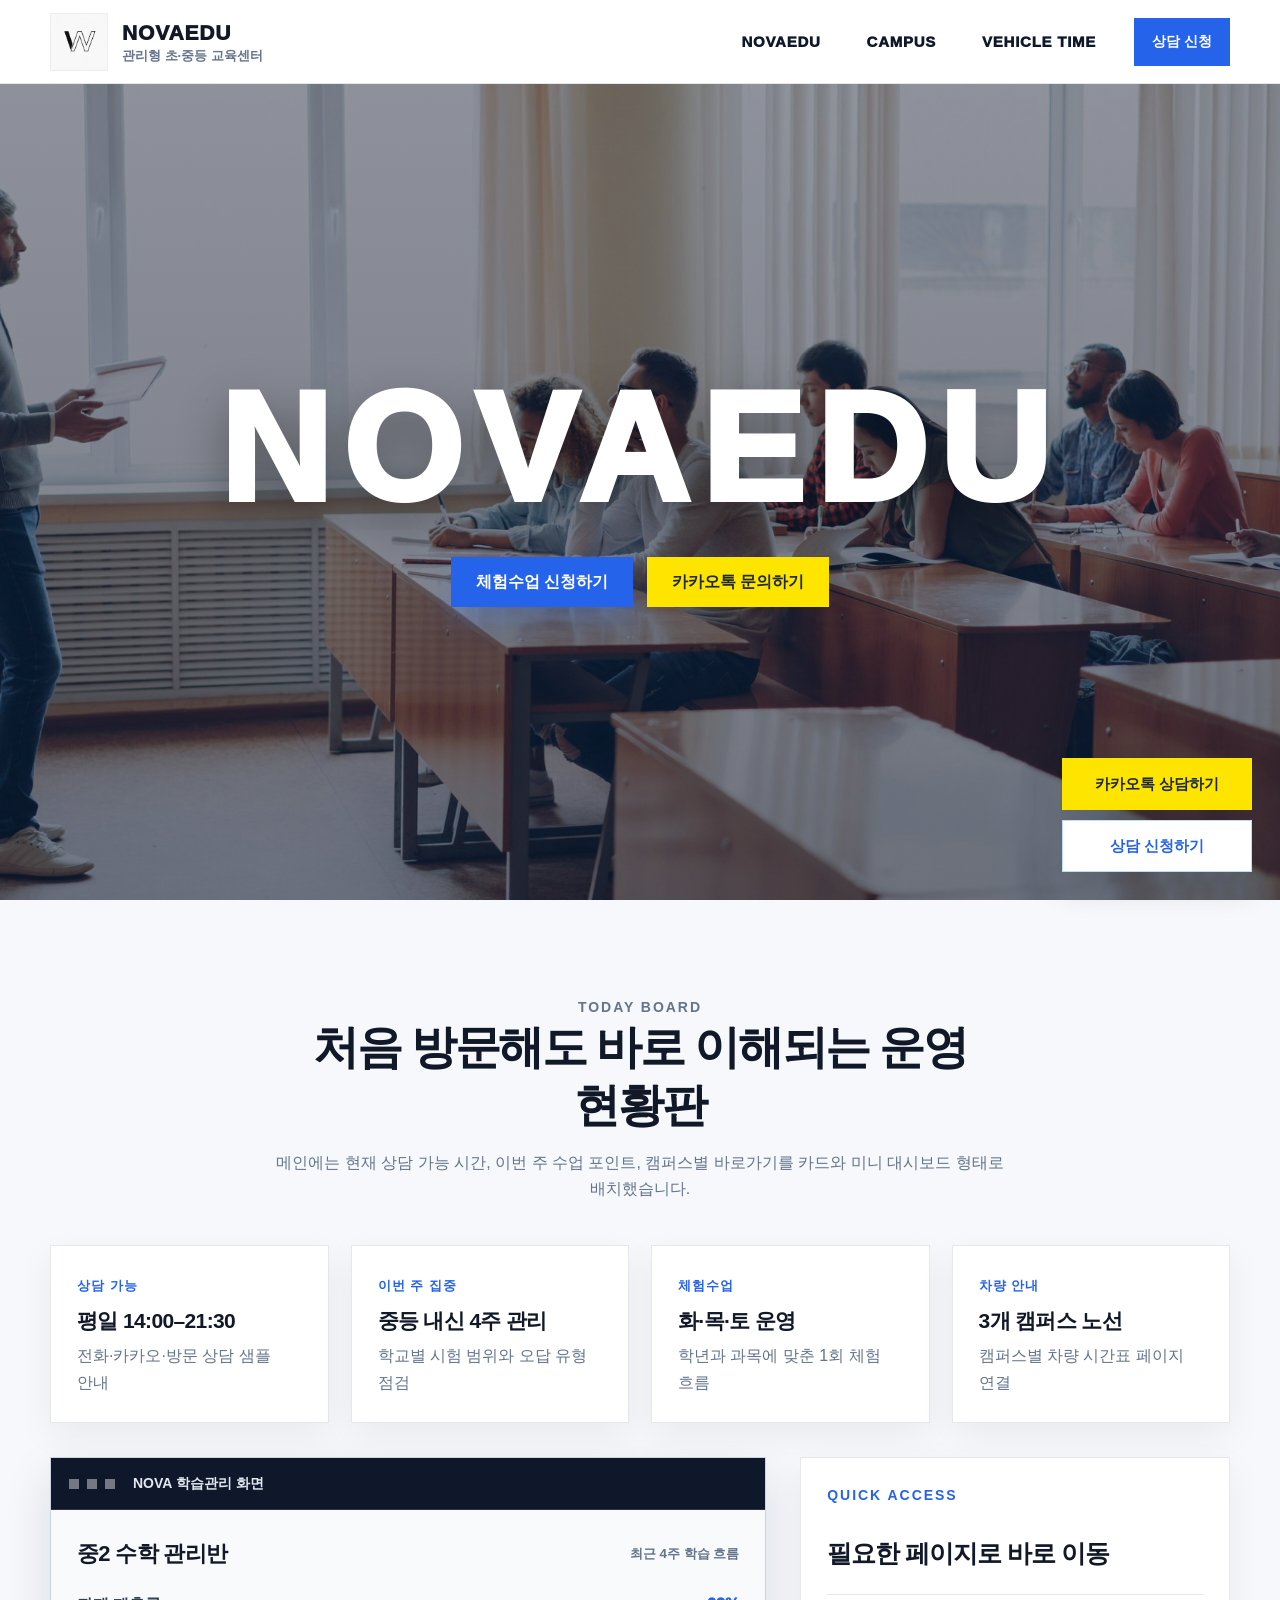
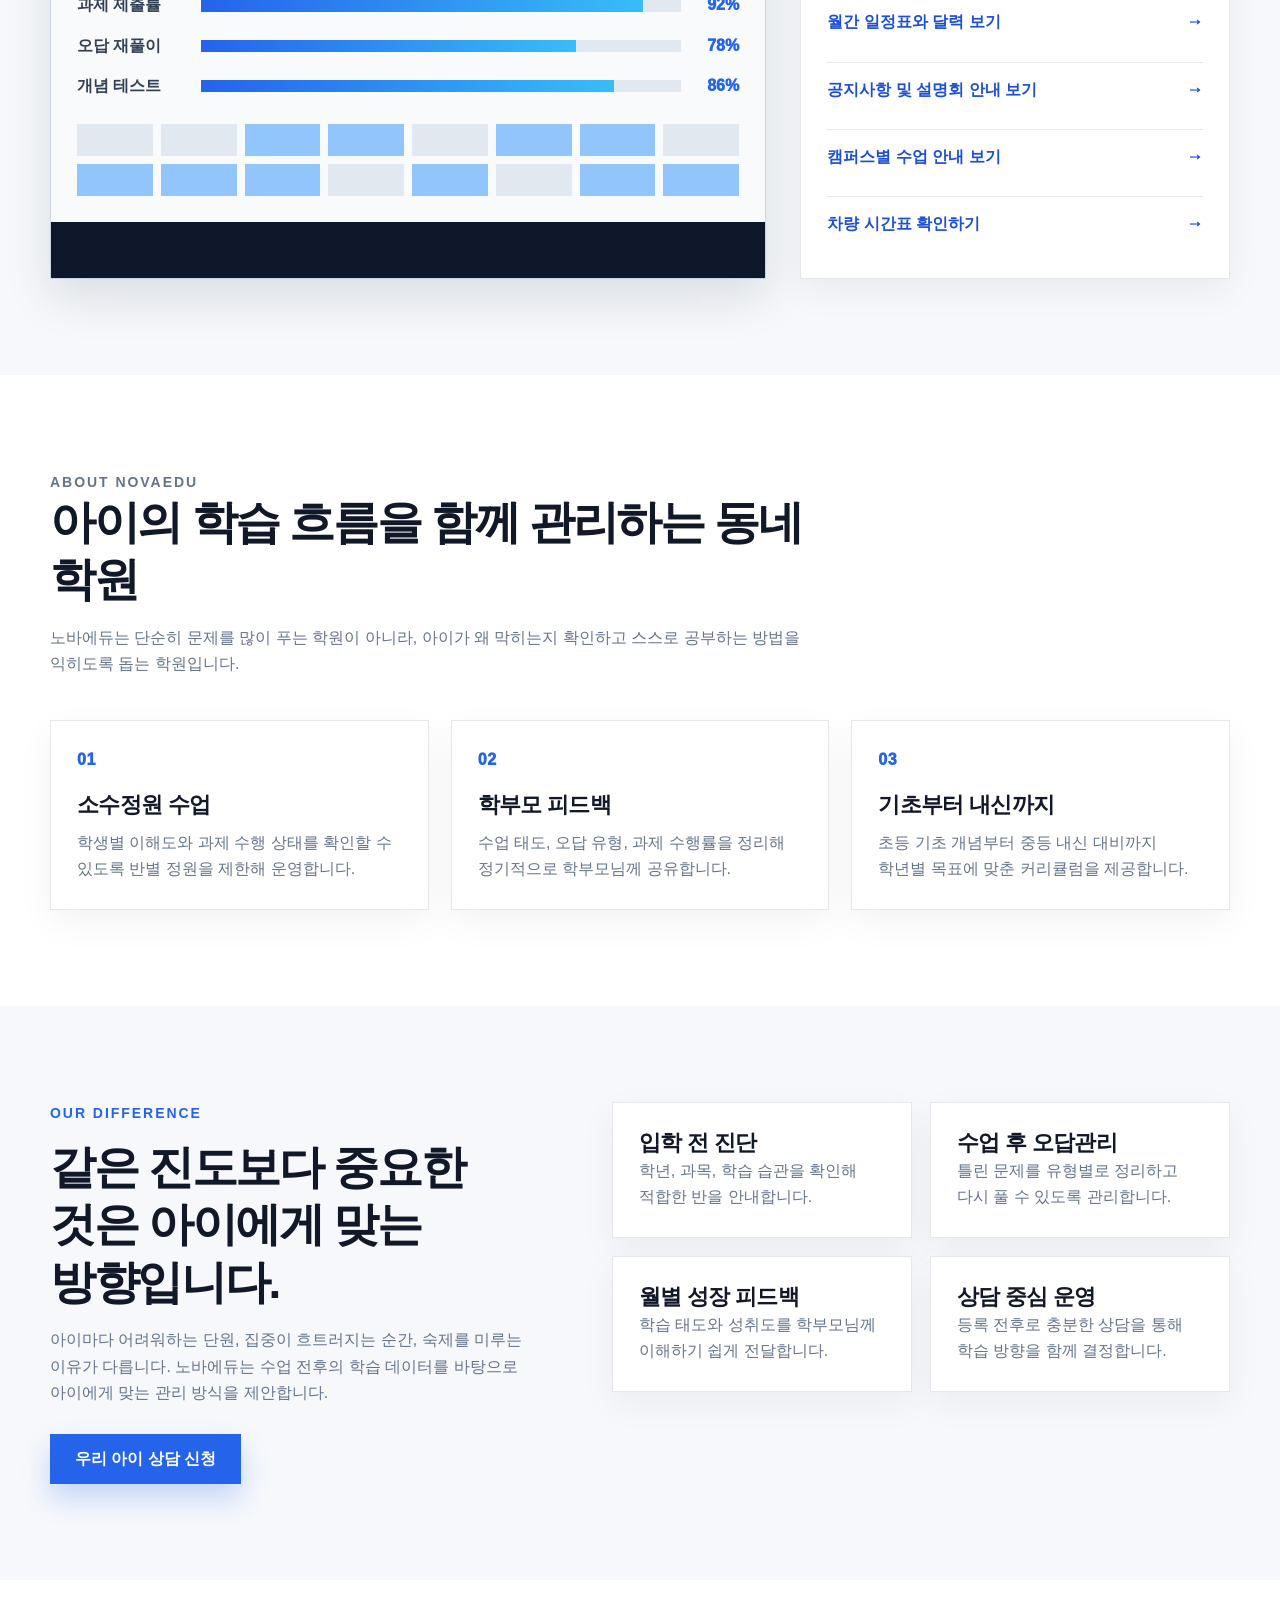
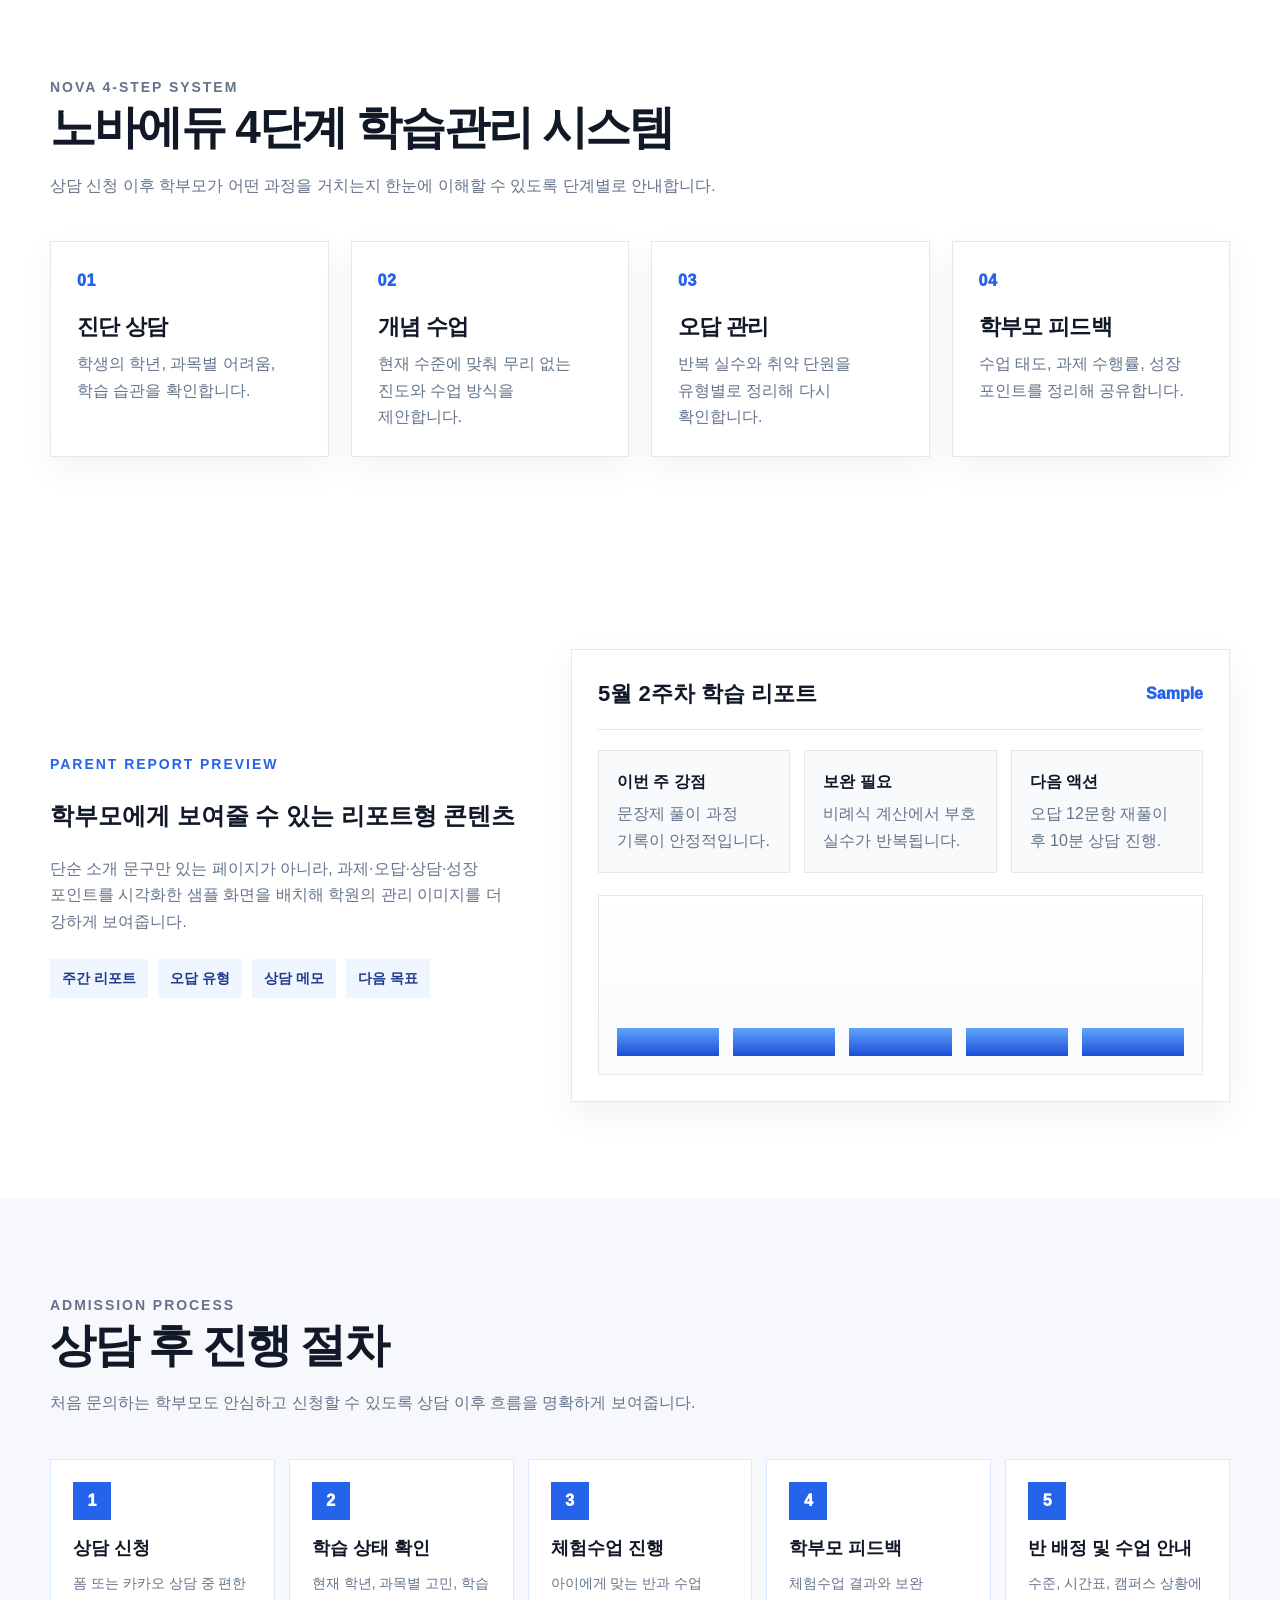
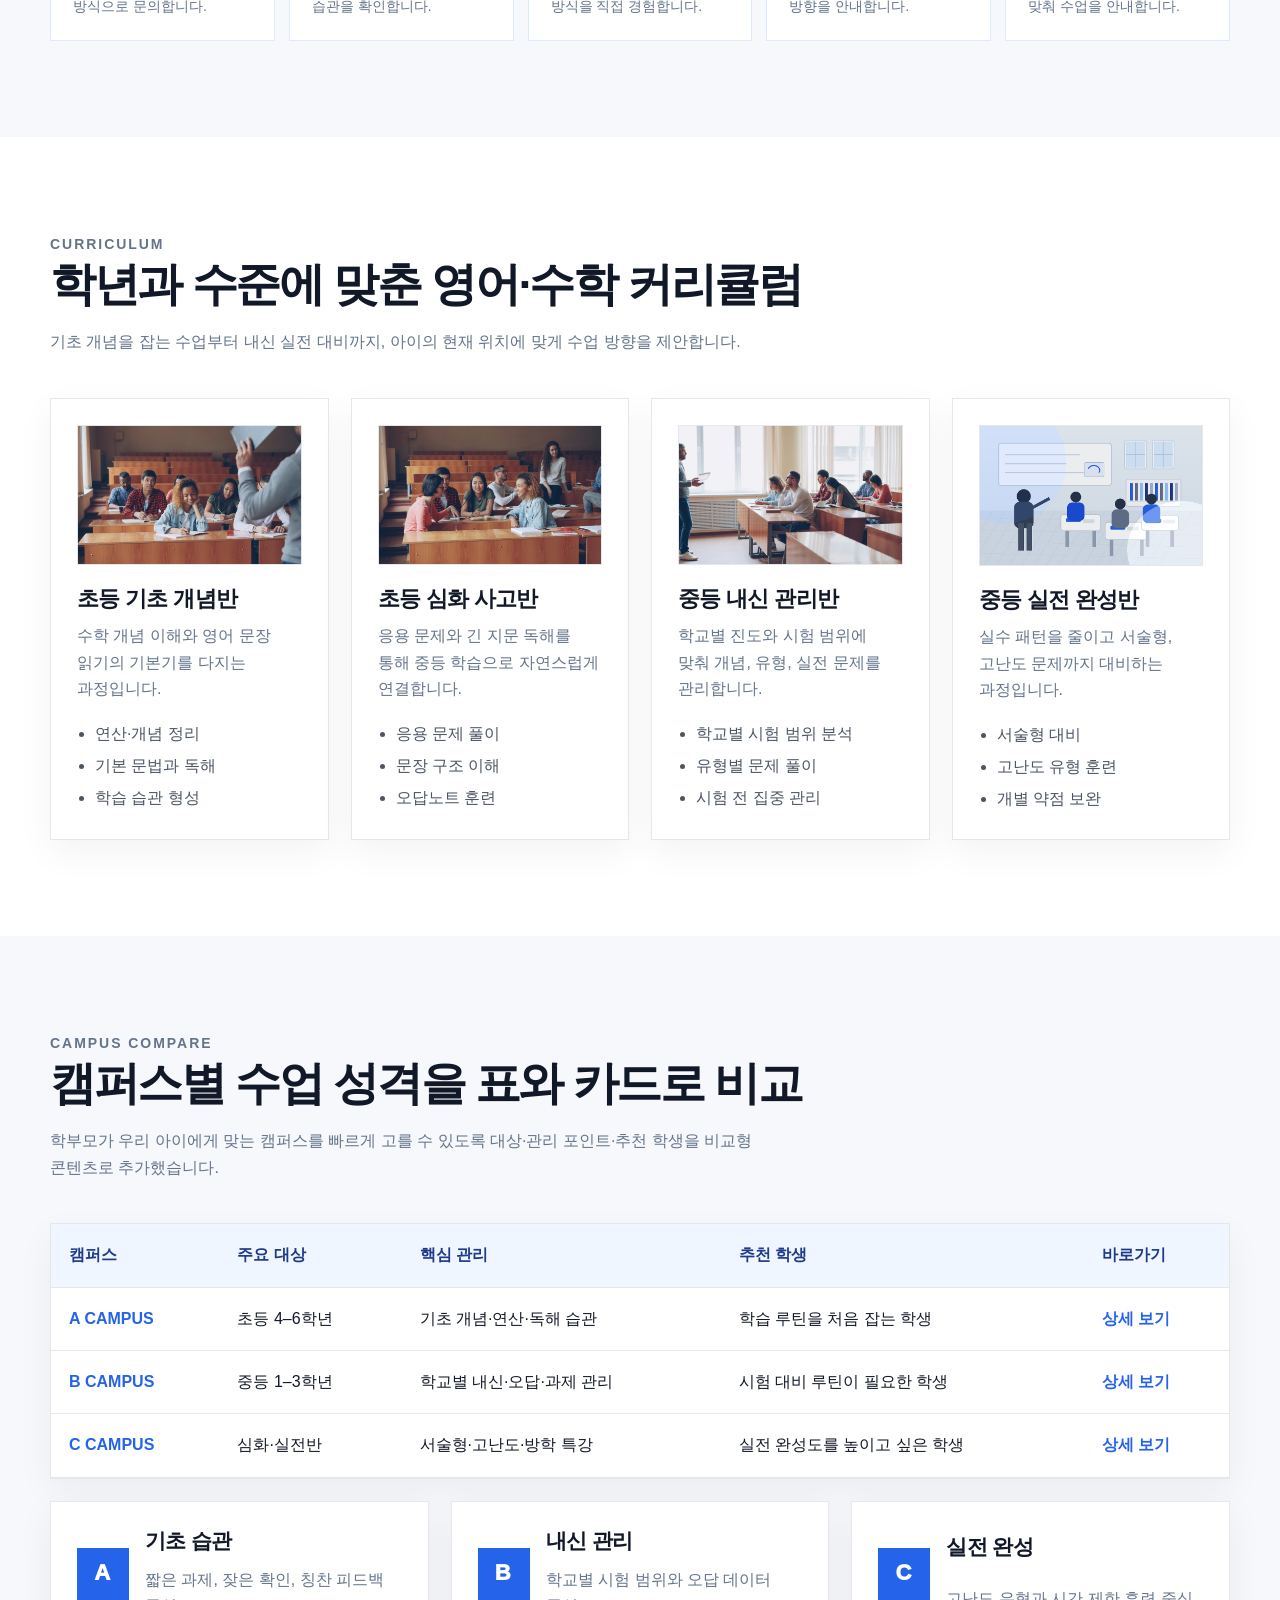
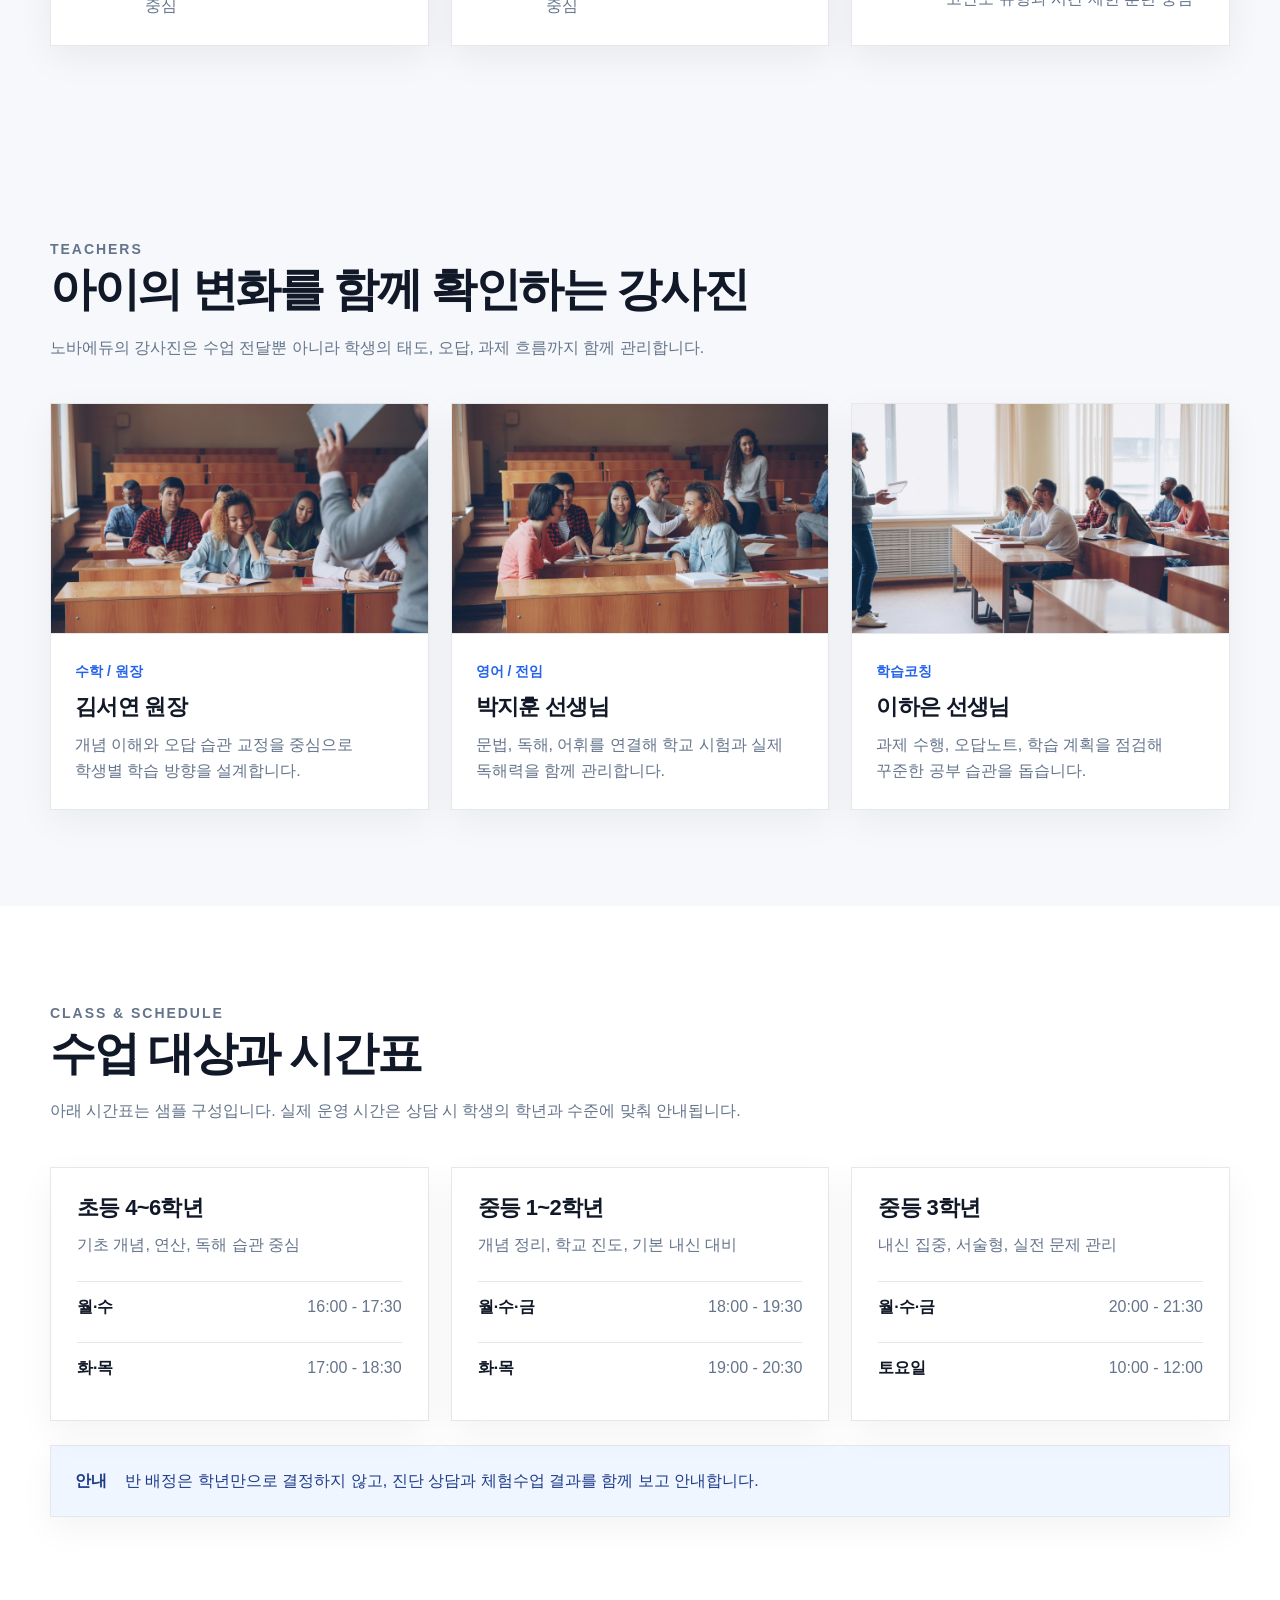
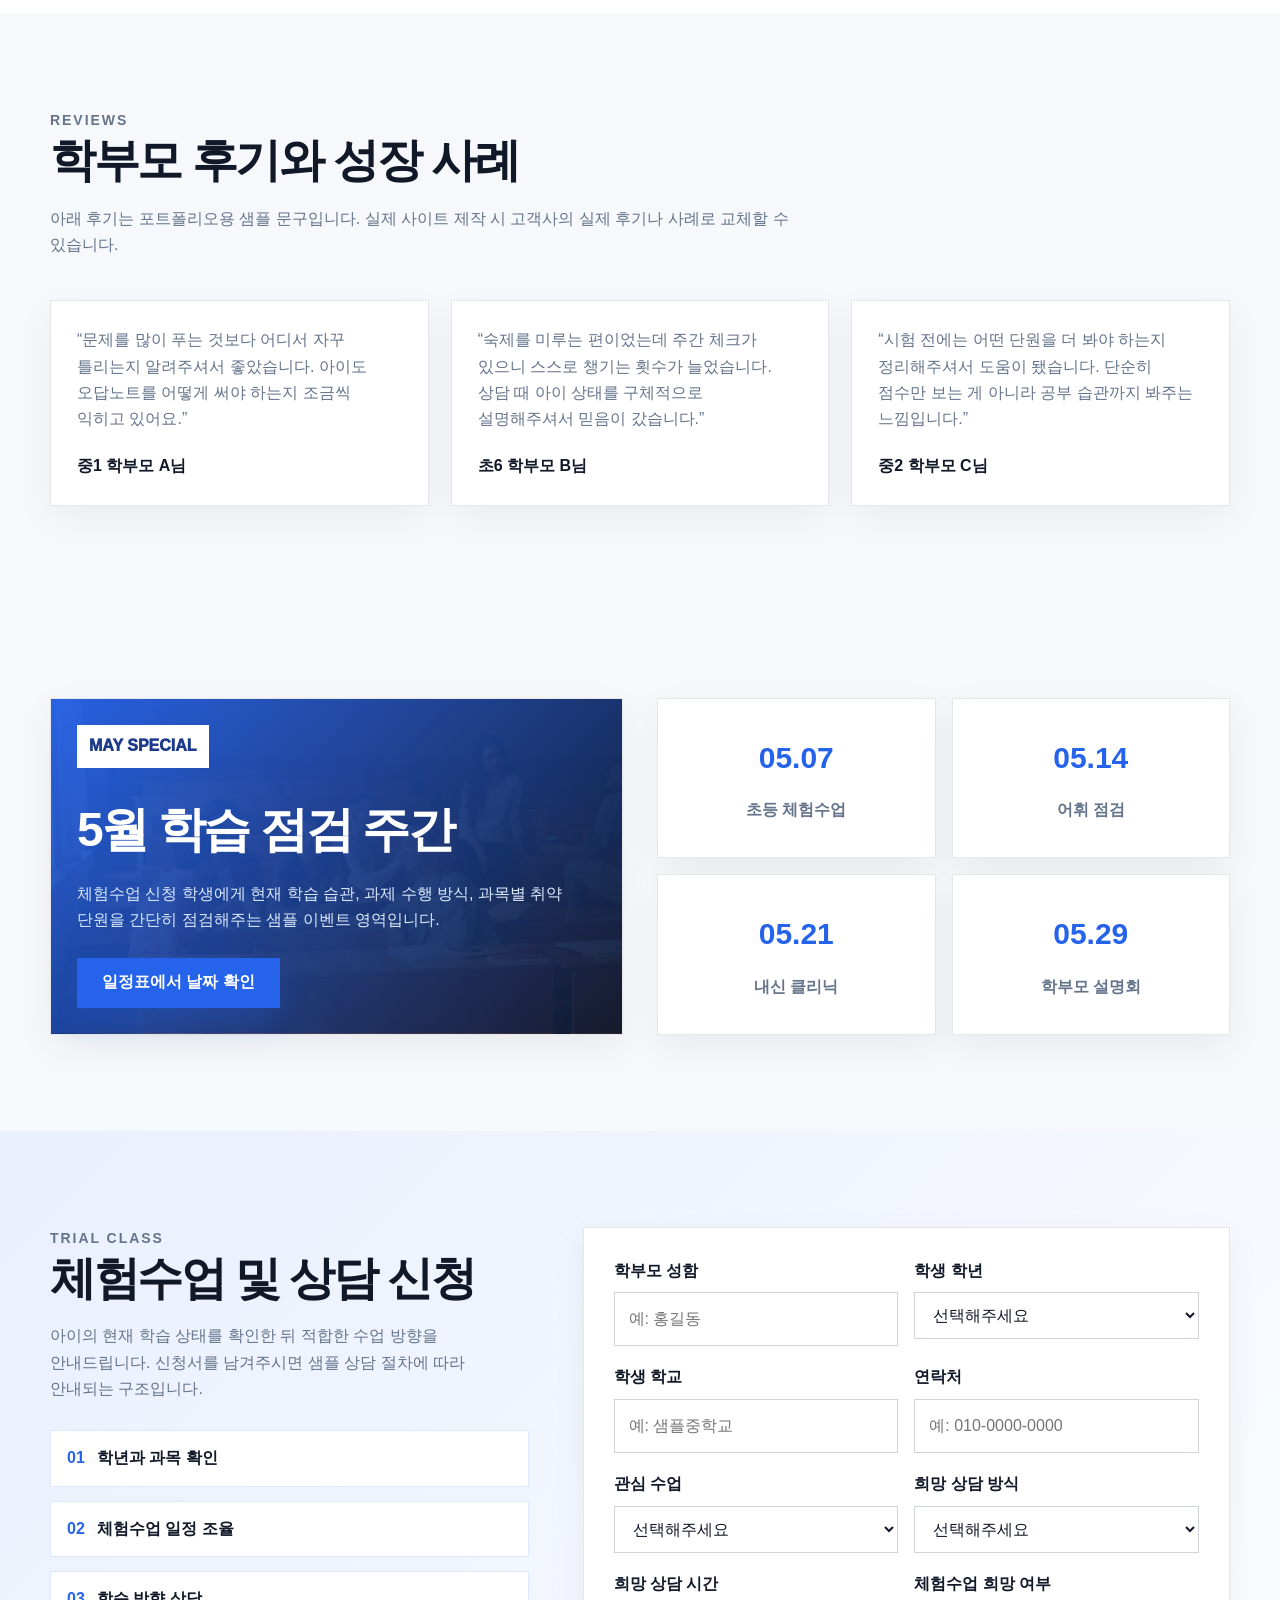
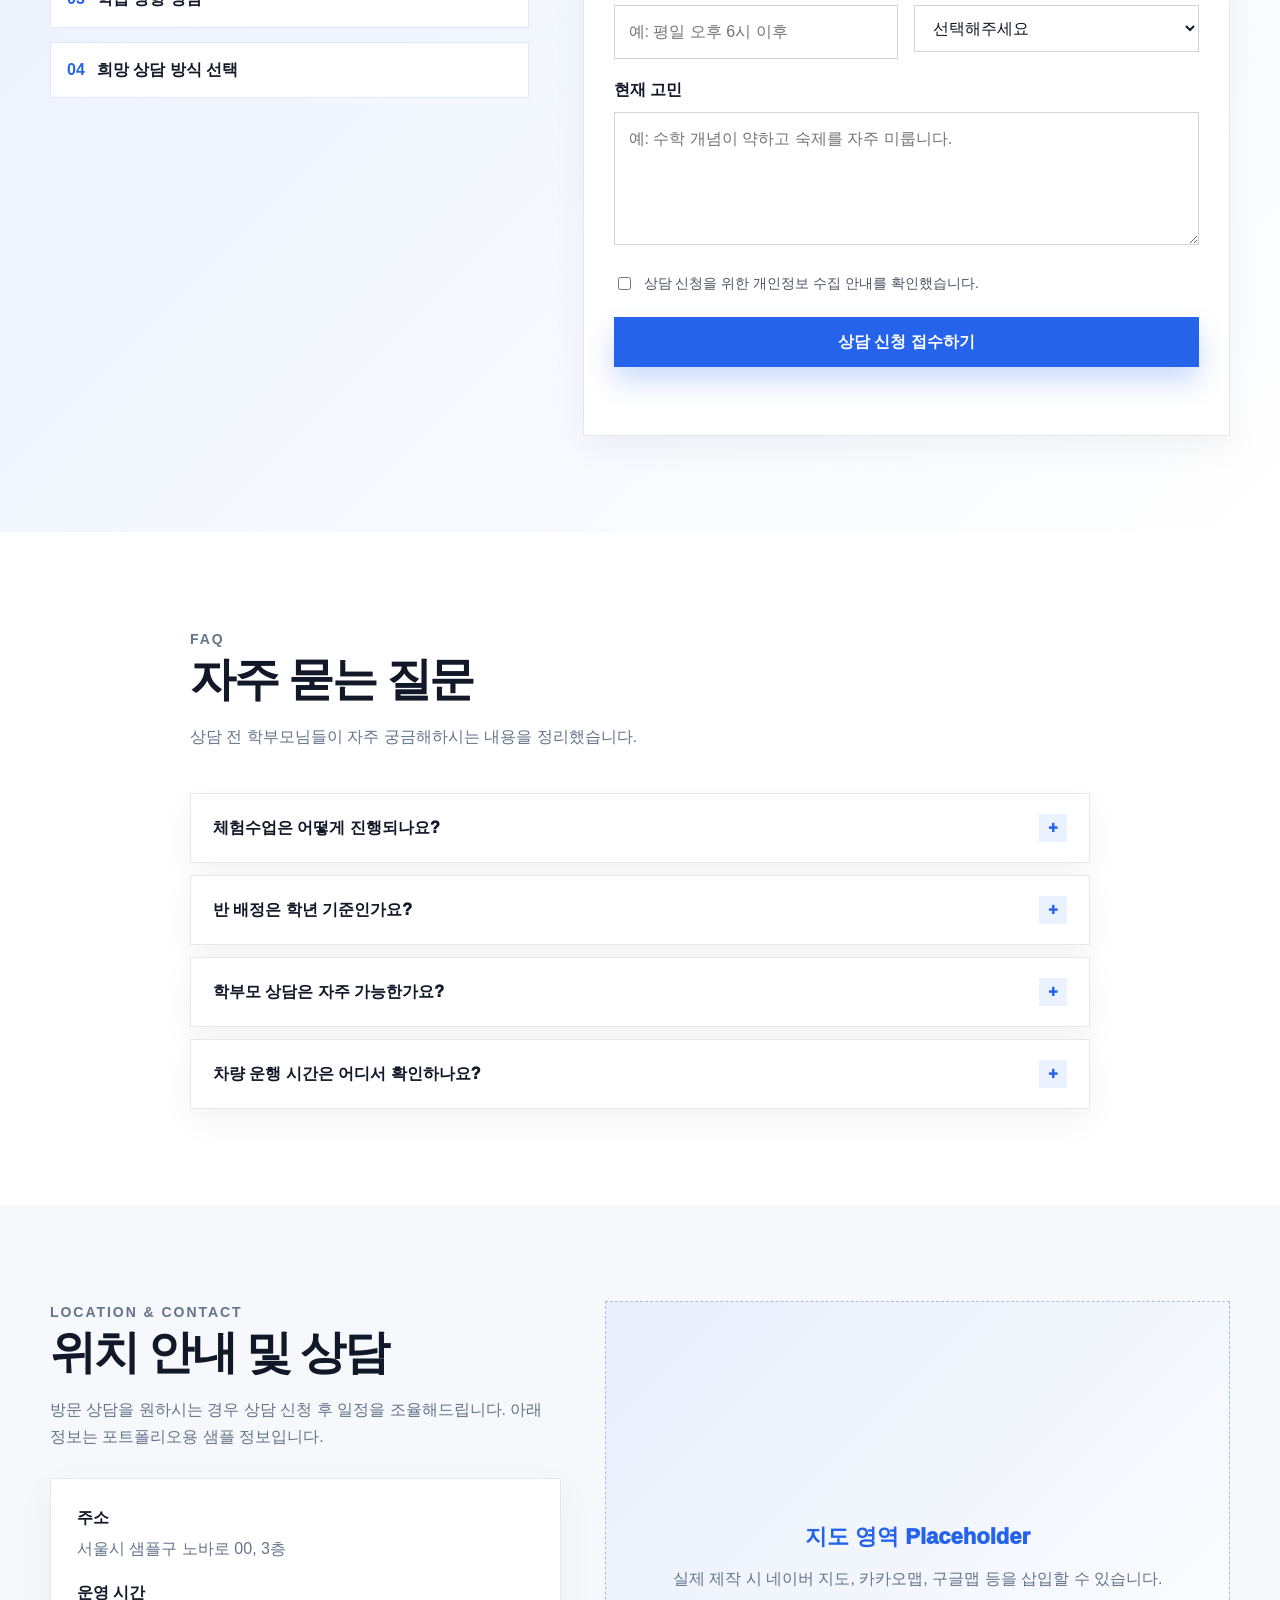
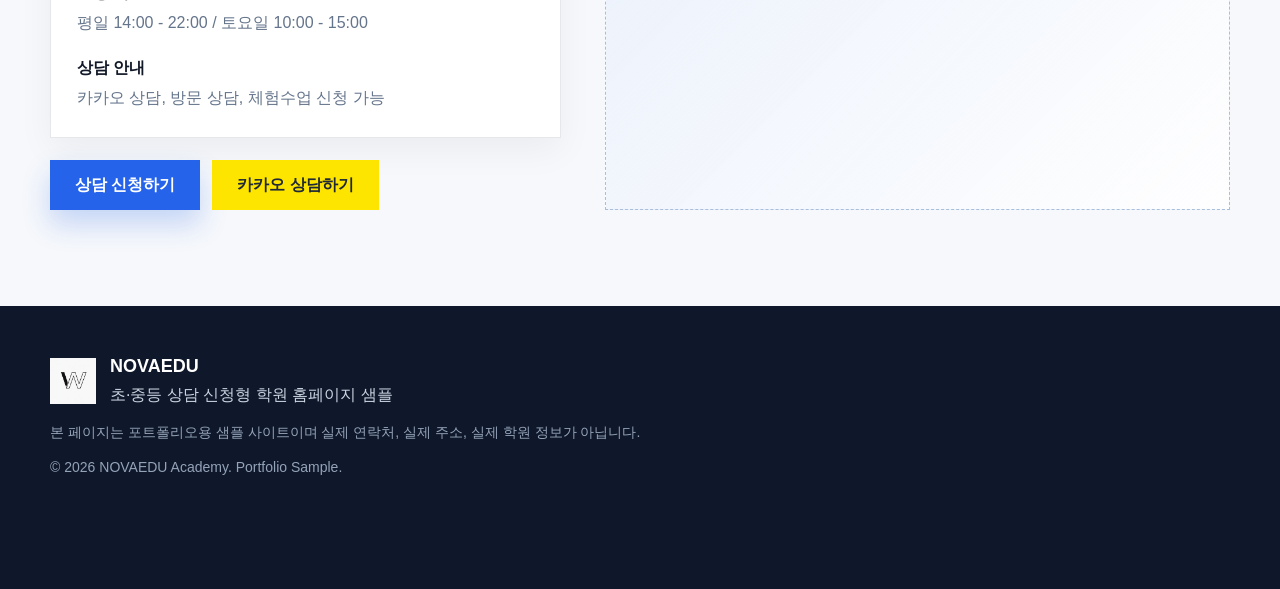
==== commit 5e92844c: "Add files via upload" ====
--- a/index.html
+++ b/index.html
@@ -11,6 +11,7 @@
   <link rel="stylesheet" href="assets/css/components.css" />
   <link rel="stylesheet" href="assets/css/pages.css" />
   <link rel="stylesheet" href="assets/css/responsive.css" />
+  <link rel="stylesheet" href="assets/css/enhancements.css" />
 </head>
 <body>
 <header class="site-header" id="top">
@@ -61,17 +62,46 @@
   <section class="hero" id="hero">
     <div class="container hero-inner">
       <div class="hero-content">
-        <p class="eyebrow">NOVAEDU ACADEMY</p>
-        <h1>성적보다 먼저,<br /><span>공부가 이어지는 구조</span>를 만듭니다.</h1>
-        <p class="hero-description">노바에듀는 초·중등 학생의 학습 상태를 진단하고, 수업·오답관리·학부모 피드백까지 연결하는 관리형 교육센터입니다. 학부모가 안심하고 상담을 신청할 수 있도록 학원 소개, 캠퍼스 안내, 차량 시간표, 상담 신청 흐름을 한눈에 보여줍니다.</p>
+        <h1>NOVAEDU</h1>
         <div class="hero-actions">
           <a href="#trial" class="btn btn-primary">체험수업 신청하기</a>
           <a href="https://pf.kakao.com/_xhDLjX" target="_blank" rel="noopener" class="btn btn-kakao">카카오톡 문의하기</a>
         </div>
-        <div class="hero-trust">
-          <div><strong>소수정원</strong><span>학생별 이해도 확인</span></div>
-          <div><strong>월간 리포트</strong><span>학부모 피드백 제공</span></div>
-          <div><strong>진단 상담</strong><span>수준별 반 배정</span></div>
+      </div>
+    </div>
+  </section>
+
+  <section class="section soft-section" id="today-board">
+    <div class="container">
+      <div class="section-heading center">
+        <p class="eyebrow">Today Board</p>
+        <h2>처음 방문해도 바로 이해되는 운영 현황판</h2>
+        <p>메인에는 현재 상담 가능 시간, 이번 주 수업 포인트, 캠퍼스별 바로가기를 카드와 미니 대시보드 형태로 배치했습니다.</p>
+      </div>
+      <div class="quick-stat-grid">
+        <article class="quick-stat-card"><span>상담 가능</span><strong>평일 14:00–21:30</strong><p>전화·카카오·방문 상담 샘플 안내</p></article>
+        <article class="quick-stat-card"><span>이번 주 집중</span><strong>중등 내신 4주 관리</strong><p>학교별 시험 범위와 오답 유형 점검</p></article>
+        <article class="quick-stat-card"><span>체험수업</span><strong>화·목·토 운영</strong><p>학년과 과목에 맞춘 1회 체험 흐름</p></article>
+        <article class="quick-stat-card"><span>차량 안내</span><strong>3개 캠퍼스 노선</strong><p>캠퍼스별 차량 시간표 페이지 연결</p></article>
+      </div>
+      <div class="home-dashboard">
+        <div class="mock-screen">
+          <div class="mock-screen-bar"><span></span><span></span><span></span><strong>NOVA 학습관리 화면</strong></div>
+          <div class="mock-screen-body">
+            <div class="mock-profile"><b>중2 수학 관리반</b><small>최근 4주 학습 흐름</small></div>
+            <div class="progress-row"><span>과제 제출률</span><div class="progress-track"><i style="width: 92%"></i></div><em>92%</em></div>
+            <div class="progress-row"><span>오답 재풀이</span><div class="progress-track"><i style="width: 78%"></i></div><em>78%</em></div>
+            <div class="progress-row"><span>개념 테스트</span><div class="progress-track"><i style="width: 86%"></i></div><em>86%</em></div>
+            <div class="mini-heatmap" aria-label="주간 학습 체크 예시"><span></span><span></span><span class="on"></span><span class="on"></span><span></span><span class="on"></span><span class="on"></span><span></span><span class="on"></span><span class="on"></span><span class="on"></span><span></span><span class="on"></span><span></span><span class="on"></span><span class="on"></span></div>
+          </div>
+        </div>
+        <div class="home-links-card">
+          <p class="eyebrow">Quick Access</p>
+          <h3>필요한 페이지로 바로 이동</h3>
+          <a href="schedule.html">월간 일정표와 달력 보기</a>
+          <a href="notice.html">공지사항 및 설명회 안내 보기</a>
+          <a href="campus-a.html">캠퍼스별 수업 안내 보기</a>
+          <a href="vehicle-a.html">차량 시간표 확인하기</a>
         </div>
       </div>
     </div>
@@ -125,6 +155,26 @@
     </div>
   </section>
 
+  <section class="section" id="report-preview">
+    <div class="container report-preview-grid">
+      <div>
+        <p class="eyebrow">Parent Report Preview</p>
+        <h2>학부모에게 보여줄 수 있는 리포트형 콘텐츠</h2>
+        <p class="lead-text">단순 소개 문구만 있는 페이지가 아니라, 과제·오답·상담·성장 포인트를 시각화한 샘플 화면을 배치해 학원의 관리 이미지를 더 강하게 보여줍니다.</p>
+        <div class="badge-list"><span>주간 리포트</span><span>오답 유형</span><span>상담 메모</span><span>다음 목표</span></div>
+      </div>
+      <article class="report-card-large">
+        <div class="report-card-header"><strong>5월 2주차 학습 리포트</strong><span>Sample</span></div>
+        <div class="report-columns">
+          <div><b>이번 주 강점</b><p>문장제 풀이 과정 기록이 안정적입니다.</p></div>
+          <div><b>보완 필요</b><p>비례식 계산에서 부호 실수가 반복됩니다.</p></div>
+          <div><b>다음 액션</b><p>오답 12문항 재풀이 후 10분 상담 진행.</p></div>
+        </div>
+        <div class="bar-chart" aria-label="리포트 막대그래프 예시"><i style="height: 54%"></i><i style="height: 76%"></i><i style="height: 68%"></i><i style="height: 88%"></i><i style="height: 82%"></i></div>
+      </article>
+    </div>
+  </section>
+
   <section class="section soft-section" id="process">
     <div class="container">
       <div class="section-heading">
@@ -158,6 +208,31 @@
     </div>
   </section>
 
+  <section class="section soft-section" id="campus-compare">
+    <div class="container">
+      <div class="section-heading">
+        <p class="eyebrow">Campus Compare</p>
+        <h2>캠퍼스별 수업 성격을 표와 카드로 비교</h2>
+        <p>학부모가 우리 아이에게 맞는 캠퍼스를 빠르게 고를 수 있도록 대상·관리 포인트·추천 학생을 비교형 콘텐츠로 추가했습니다.</p>
+      </div>
+      <div class="compare-table-wrap">
+        <table class="compare-table">
+          <thead><tr><th>캠퍼스</th><th>주요 대상</th><th>핵심 관리</th><th>추천 학생</th><th>바로가기</th></tr></thead>
+          <tbody>
+            <tr><th>A CAMPUS</th><td>초등 4–6학년</td><td>기초 개념·연산·독해 습관</td><td>학습 루틴을 처음 잡는 학생</td><td><a href="campus-a.html">상세 보기</a></td></tr>
+            <tr><th>B CAMPUS</th><td>중등 1–3학년</td><td>학교별 내신·오답·과제 관리</td><td>시험 대비 루틴이 필요한 학생</td><td><a href="campus-b.html">상세 보기</a></td></tr>
+            <tr><th>C CAMPUS</th><td>심화·실전반</td><td>서술형·고난도·방학 특강</td><td>실전 완성도를 높이고 싶은 학생</td><td><a href="campus-c.html">상세 보기</a></td></tr>
+          </tbody>
+        </table>
+      </div>
+      <div class="mini-campus-cards">
+        <article><span>A</span><strong>기초 습관</strong><p>짧은 과제, 잦은 확인, 칭찬 피드백 중심</p></article>
+        <article><span>B</span><strong>내신 관리</strong><p>학교별 시험 범위와 오답 데이터 중심</p></article>
+        <article><span>C</span><strong>실전 완성</strong><p>고난도 유형과 시간 제한 훈련 중심</p></article>
+      </div>
+    </div>
+  </section>
+
   <section class="section soft-section" id="teachers">
     <div class="container">
       <div class="section-heading"><p class="eyebrow">Teachers</p><h2>아이의 변화를 함께 확인하는 강사진</h2><p>노바에듀의 강사진은 수업 전달뿐 아니라 학생의 태도, 오답, 과제 흐름까지 함께 관리합니다.</p></div>
@@ -188,6 +263,23 @@
         <article class="review-card"><p>“문제를 많이 푸는 것보다 어디서 자꾸 틀리는지 알려주셔서 좋았습니다. 아이도 오답노트를 어떻게 써야 하는지 조금씩 익히고 있어요.”</p><strong>중1 학부모 A님</strong></article>
         <article class="review-card"><p>“숙제를 미루는 편이었는데 주간 체크가 있으니 스스로 챙기는 횟수가 늘었습니다. 상담 때 아이 상태를 구체적으로 설명해주셔서 믿음이 갔습니다.”</p><strong>초6 학부모 B님</strong></article>
         <article class="review-card"><p>“시험 전에는 어떤 단원을 더 봐야 하는지 정리해주셔서 도움이 됐습니다. 단순히 점수만 보는 게 아니라 공부 습관까지 봐주는 느낌입니다.”</p><strong>중2 학부모 C님</strong></article>
+      </div>
+    </div>
+  </section>
+
+  <section class="section soft-section" id="event-zone">
+    <div class="container event-zone-grid">
+      <div class="event-poster">
+        <span class="poster-label">MAY SPECIAL</span>
+        <h2>5월 학습 점검 주간</h2>
+        <p>체험수업 신청 학생에게 현재 학습 습관, 과제 수행 방식, 과목별 취약 단원을 간단히 점검해주는 샘플 이벤트 영역입니다.</p>
+        <a href="schedule.html" class="btn btn-primary">일정표에서 날짜 확인</a>
+      </div>
+      <div class="event-strip" aria-label="이벤트 일정 카드">
+        <article><b>05.07</b><span>초등 체험수업</span></article>
+        <article><b>05.14</b><span>어휘 점검</span></article>
+        <article><b>05.21</b><span>내신 클리닉</span></article>
+        <article><b>05.29</b><span>학부모 설명회</span></article>
       </div>
     </div>
   </section>
@@ -281,5 +373,6 @@
   <script src="assets/js/accordion.js"></script>
   <script src="assets/js/form.js"></script>
   <script src="assets/js/main.js"></script>
+  <script src="assets/js/enhancements.js"></script>
 </body>
 </html>
--- a/assets/css/pages.css
+++ b/assets/css/pages.css
@@ -4,10 +4,11 @@
   min-height: calc(100vh - var(--header-height));
   display: flex;
   align-items: center;
+  justify-content: center;
   padding: 110px 0;
   overflow: hidden;
   background-image:
-    linear-gradient(90deg, rgba(4, 12, 28, 0.78) 0%, rgba(4, 12, 28, 0.60) 42%, rgba(4, 12, 28, 0.26) 100%),
+    linear-gradient(180deg, rgba(4, 12, 28, 0.42) 0%, rgba(4, 12, 28, 0.52) 100%),
     url("../images/hero-classroom.jpg");
   background-size: cover;
   background-position: center center;
@@ -17,68 +18,35 @@
 .hero-inner {
   position: relative;
   z-index: 1;
+  display: flex;
+  justify-content: center;
+  width: 100%;
 }
 
 .hero-content {
-  max-width: 760px;
+  width: 100%;
+  max-width: 980px;
+  margin: 0 auto;
   color: #ffffff;
-}
-
-.hero .eyebrow {
-  color: #93c5fd;
+  text-align: center;
 }
 
 .hero-content h1 {
   margin: 0;
-  font-size: clamp(44px, 7vw, 76px);
-  line-height: 1.08;
-  letter-spacing: -0.07em;
-}
-
-.hero-content h1 span {
-  color: #bfdbfe;
-}
-
-.hero-description {
-  max-width: 640px;
-  margin: 26px 0 0;
-  color: rgba(255, 255, 255, 0.88);
-  font-size: 19px;
+  color: #ffffff;
+  font-size: clamp(64px, 12vw, 156px);
+  line-height: 0.95;
+  letter-spacing: 0.08em;
+  font-weight: 950;
+  text-shadow: 0 18px 48px rgba(0, 0, 0, 0.38);
 }
 
 .hero-actions {
   display: flex;
   flex-wrap: wrap;
-  gap: 12px;
-  margin-top: 36px;
-}
-
-.hero-trust {
-  display: grid;
-  grid-template-columns: repeat(3, 1fr);
-  gap: 12px;
-  max-width: 760px;
-  margin-top: 38px;
-}
-
-.hero-trust div {
-  padding: 18px;
-  border: 1px solid rgba(255, 255, 255, 0.24);
-  background: rgba(255, 255, 255, 0.12);
-  backdrop-filter: blur(8px);
-}
-
-.hero-trust strong {
-  display: block;
-  color: #ffffff;
-  font-size: 17px;
-}
-
-.hero-trust span {
-  display: block;
-  margin-top: 2px;
-  color: rgba(255, 255, 255, 0.78);
-  font-size: 14px;
+  justify-content: center;
+  gap: 14px;
+  margin-top: 34px;
 }
 
 .about-grid,
@@ -442,3 +410,4 @@
 .vehicle-card td {
   color: var(--muted);
 }
+
--- a/assets/css/responsive.css
+++ b/assets/css/responsive.css
@@ -135,19 +135,16 @@
   .hero {
     min-height: calc(100vh - var(--header-height));
     padding: 84px 0;
-    background-position: 58% center;
+    background-position: center center;
   }
 
   .hero-content h1 {
-    font-size: clamp(38px, 12vw, 54px);
-  }
-
-  .hero-description {
-    font-size: 16px;
+    font-size: clamp(54px, 17vw, 92px);
+    letter-spacing: 0.04em;
   }
 
   .hero-actions .btn {
-    width: 100%;
+    width: min(100%, 260px);
   }
 
   .hero-trust,
@@ -200,7 +197,7 @@
 
 @media (max-width: 480px) {
   .hero-content h1 {
-    font-size: 36px;
+    font-size: clamp(46px, 16vw, 68px);
   }
 
   .section-heading {
@@ -221,3 +218,4 @@
     gap: 4px;
   }
 }
+
--- a/assets/css/enhancements.css
+++ b/assets/css/enhancements.css
@@ -0,0 +1,470 @@
+/* 확장 콘텐츠 전용 스타일 */
+.quick-stat-grid,
+.schedule-summary-grid,
+.notice-board-grid,
+.notice-guide-grid,
+.culture-grid,
+.campus-focus-grid,
+.facility-gallery,
+.vehicle-dashboard-grid,
+.route-notice-grid,
+.mini-campus-cards,
+.vehicle-table-grid {
+  display: grid;
+  gap: 22px;
+}
+
+.quick-stat-grid { grid-template-columns: repeat(4, 1fr); }
+.schedule-summary-grid { grid-template-columns: repeat(4, 1fr); margin-bottom: 44px; }
+.notice-board-grid { grid-template-columns: repeat(3, 1fr); }
+.notice-guide-grid { grid-template-columns: repeat(3, 1fr); }
+.culture-grid,
+.campus-focus-grid,
+.route-notice-grid { grid-template-columns: repeat(4, 1fr); }
+.facility-gallery { grid-template-columns: repeat(4, 1fr); }
+.vehicle-dashboard-grid { grid-template-columns: repeat(3, 1fr); }
+.mini-campus-cards { grid-template-columns: repeat(3, 1fr); margin-top: 22px; }
+.vehicle-table-grid { grid-template-columns: 1fr; }
+
+.quick-stat-card,
+.home-links-card,
+.report-card-large,
+.intro-story-card,
+.academy-map-card,
+.learning-loop-grid article,
+.culture-grid article,
+.pinned-notice,
+.rich-notice,
+.notice-guide-grid article,
+.campus-profile-card,
+.campus-focus-grid article,
+.daily-flow li,
+.facility-gallery figure,
+.vehicle-summary-card,
+.route-panel-wrap,
+.route-notice-grid article,
+.event-poster,
+.event-strip article,
+.mini-campus-cards article,
+.calendar-detail,
+.calendar-shell {
+  border: 1px solid var(--line);
+  background: #ffffff;
+  box-shadow: 0 12px 34px rgba(15, 23, 42, 0.06);
+}
+
+.quick-stat-card,
+.home-links-card,
+.report-card-large,
+.intro-story-card,
+.academy-map-card,
+.learning-loop-grid article,
+.culture-grid article,
+.pinned-notice,
+.rich-notice,
+.notice-guide-grid article,
+.campus-profile-card,
+.campus-focus-grid article,
+.daily-flow li,
+.vehicle-summary-card,
+.route-notice-grid article,
+.event-poster,
+.event-strip article,
+.mini-campus-cards article,
+.calendar-detail {
+  padding: 26px;
+}
+
+.quick-stat-card span,
+.schedule-summary-grid article span,
+.vehicle-summary-card span,
+.culture-grid article span,
+.campus-focus-grid article span,
+.route-notice-grid article span,
+.mini-campus-cards article span,
+.learning-loop-grid article span {
+  display: inline-flex;
+  margin-bottom: 12px;
+  color: var(--primary);
+  font-size: 13px;
+  font-weight: 950;
+  letter-spacing: 0.08em;
+  text-transform: uppercase;
+}
+
+.quick-stat-card strong,
+.schedule-summary-grid article strong,
+.vehicle-summary-card strong,
+.mini-campus-cards article strong,
+.learning-loop-grid article strong {
+  display: block;
+  margin-bottom: 8px;
+  color: var(--text);
+  font-size: 21px;
+  line-height: 1.28;
+  letter-spacing: -0.03em;
+}
+
+.quick-stat-card p,
+.schedule-summary-grid article p,
+.vehicle-summary-card p,
+.culture-grid article p,
+.campus-focus-grid article p,
+.route-notice-grid article p,
+.mini-campus-cards article p,
+.learning-loop-grid article p,
+.report-card-large p,
+.rich-notice p {
+  margin: 0;
+  color: var(--muted);
+}
+
+.schedule-summary-grid article {
+  padding: 24px;
+  border: 1px solid #dbeafe;
+  background: linear-gradient(180deg, #ffffff 0%, #f8fbff 100%);
+}
+
+.home-dashboard,
+.report-preview-grid,
+.intro-overview-grid,
+.campus-detail-layout,
+.daily-flow-layout,
+.campus-time-layout,
+.event-zone-grid,
+.calendar-layout,
+.route-section-grid {
+  display: grid;
+  gap: 34px;
+}
+
+.home-dashboard { grid-template-columns: 1.25fr 0.75fr; align-items: stretch; margin-top: 34px; }
+.report-preview-grid { grid-template-columns: 0.85fr 1.15fr; align-items: center; }
+.intro-overview-grid { grid-template-columns: 1fr 1fr; align-items: stretch; }
+.campus-detail-layout { grid-template-columns: 1fr 1fr; align-items: stretch; }
+.daily-flow-layout { grid-template-columns: 0.7fr 1.3fr; align-items: start; }
+.campus-time-layout { grid-template-columns: 0.7fr 1.3fr; align-items: start; }
+.event-zone-grid { grid-template-columns: 1fr 1fr; align-items: stretch; }
+.calendar-layout { grid-template-columns: minmax(0, 1fr) 320px; align-items: start; }
+.route-section-grid { grid-template-columns: 0.75fr 1.25fr; align-items: start; }
+
+.mock-screen {
+  overflow: hidden;
+  border: 1px solid #cbd5e1;
+  background: #0f172a;
+  box-shadow: 0 18px 44px rgba(15, 23, 42, 0.12);
+}
+
+.mock-screen-bar {
+  display: flex;
+  align-items: center;
+  gap: 8px;
+  padding: 14px 18px;
+  color: #e2e8f0;
+  border-bottom: 1px solid rgba(255,255,255,0.12);
+}
+
+.mock-screen-bar span {
+  width: 10px;
+  height: 10px;
+  background: rgba(255,255,255,0.42);
+}
+
+.mock-screen-bar strong { margin-left: 10px; font-size: 14px; }
+.mock-screen-body { padding: 26px; background: #f8fafc; }
+.mock-profile { display: flex; align-items: center; justify-content: space-between; gap: 18px; margin-bottom: 20px; }
+.mock-profile b { font-size: 22px; letter-spacing: -0.03em; }
+.mock-profile small { color: var(--muted); font-weight: 800; }
+
+.progress-row {
+  display: grid;
+  grid-template-columns: 110px 1fr 44px;
+  align-items: center;
+  gap: 14px;
+  margin-top: 14px;
+}
+
+.progress-row span { color: #334155; font-weight: 900; }
+.progress-row em { color: var(--primary); font-style: normal; font-weight: 950; text-align: right; }
+.progress-track { height: 12px; overflow: hidden; background: #e2e8f0; }
+.progress-track i { display: block; height: 100%; background: linear-gradient(90deg, var(--primary), #38bdf8); }
+
+.mini-heatmap {
+  display: grid;
+  grid-template-columns: repeat(8, 1fr);
+  gap: 8px;
+  margin-top: 24px;
+}
+.mini-heatmap span { height: 32px; background: #e2e8f0; }
+.mini-heatmap span.on { background: #93c5fd; }
+
+.home-links-card { display: grid; align-content: start; gap: 12px; }
+.home-links-card h3 { margin: 0 0 8px; font-size: 25px; letter-spacing: -0.04em; }
+.home-links-card a {
+  display: flex;
+  justify-content: space-between;
+  padding: 14px 0;
+  border-top: 1px solid var(--line);
+  color: #1d4ed8;
+  font-weight: 950;
+}
+.home-links-card a::after { content: "→"; }
+
+.badge-list { display: flex; flex-wrap: wrap; gap: 10px; margin-top: 24px; }
+.badge-list span {
+  padding: 8px 12px;
+  color: #1e3a8a;
+  background: #eff6ff;
+  font-weight: 900;
+  font-size: 14px;
+}
+
+.report-card-header {
+  display: flex;
+  align-items: center;
+  justify-content: space-between;
+  gap: 16px;
+  margin-bottom: 20px;
+  padding-bottom: 16px;
+  border-bottom: 1px solid var(--line);
+}
+.report-card-header strong { font-size: 22px; }
+.report-card-header span { color: var(--primary); font-weight: 950; }
+.report-columns,
+.student-score-grid {
+  display: grid;
+  gap: 14px;
+}
+.report-columns { grid-template-columns: repeat(3, 1fr); }
+.student-score-grid { grid-template-columns: repeat(4, 1fr); margin-bottom: 18px; }
+.report-columns div,
+.student-score-grid div {
+  padding: 18px;
+  background: #f8fafc;
+  border: 1px solid var(--line);
+}
+.report-columns b,
+.student-score-grid b { display: block; margin-bottom: 6px; }
+.student-score-grid strong { color: var(--primary); font-size: 24px; }
+
+.bar-chart {
+  min-height: 180px;
+  display: flex;
+  align-items: end;
+  gap: 14px;
+  margin-top: 22px;
+  padding: 18px;
+  border: 1px solid var(--line);
+  background: linear-gradient(180deg, #ffffff 0%, #f8fafc 100%);
+}
+.bar-chart i { flex: 1; min-height: 28px; background: linear-gradient(180deg, #60a5fa, #1d4ed8); }
+
+.compare-table-wrap { overflow-x: auto; border: 1px solid var(--line); background: #fff; box-shadow: 0 12px 34px rgba(15, 23, 42, 0.05); }
+.compare-table { width: 100%; border-collapse: collapse; min-width: 820px; }
+.compare-table th,
+.compare-table td { padding: 18px; border-bottom: 1px solid var(--line); text-align: left; vertical-align: top; }
+.compare-table thead th { background: #eff6ff; color: #1e3a8a; }
+.compare-table tbody th { color: var(--primary); }
+.compare-table a { color: var(--primary); font-weight: 950; }
+
+.mini-campus-cards article { display: grid; grid-template-columns: 52px 1fr; gap: 4px 16px; align-items: center; }
+.mini-campus-cards article span { grid-row: span 2; width: 52px; height: 52px; display: grid; place-items: center; margin: 0; color: #fff; background: var(--primary); font-size: 22px; }
+
+.event-poster {
+  color: #ffffff;
+  background-image: linear-gradient(135deg, rgba(37, 99, 235, 0.95), rgba(15, 23, 42, 0.92)), url("../images/classroom-discussion.jpg");
+  background-size: cover;
+  background-position: center;
+}
+.event-poster h2 { margin: 0 0 12px; font-size: clamp(30px, 4vw, 48px); letter-spacing: -0.05em; }
+.event-poster p { max-width: 620px; margin: 0 0 24px; color: #dbeafe; }
+.poster-label { display: inline-flex; margin-bottom: 22px; padding: 8px 12px; color: #1e3a8a; background: #ffffff; font-weight: 950; }
+.event-strip { display: grid; grid-template-columns: repeat(2, 1fr); gap: 16px; }
+.event-strip article { display: grid; place-items: center; text-align: center; }
+.event-strip b { color: var(--primary); font-size: 30px; }
+.event-strip span { color: var(--muted); font-weight: 900; }
+
+/* 소개 페이지 */
+.page-hero-deep { background-image: linear-gradient(90deg, rgba(248,251,255,0.98), rgba(248,251,255,0.76)), url("../images/classroom-discussion.jpg"); }
+.intro-story-card h2,
+.campus-profile-card h2,
+.cta-band h2 { margin: 0 0 16px; font-size: clamp(30px, 4vw, 44px); line-height: 1.25; letter-spacing: -0.05em; }
+.intro-story-card p,
+.campus-profile-card p,
+.cta-band p { color: var(--muted); }
+.story-stat-row { display: grid; grid-template-columns: repeat(3, 1fr); gap: 12px; margin-top: 26px; }
+.story-stat-row div { padding: 16px; border: 1px solid #dbeafe; background: #f8fbff; }
+.story-stat-row strong { display: block; color: var(--primary); font-size: 26px; }
+.story-stat-row span { color: #475569; font-size: 13px; font-weight: 800; }
+
+.floor-title { padding: 18px 20px; color: #fff; background: #0f172a; font-weight: 950; letter-spacing: 0.08em; }
+.floor-grid { display: grid; grid-template-columns: repeat(3, 1fr); gap: 12px; padding: 20px; min-height: 330px; background: repeating-linear-gradient(45deg, #f8fafc 0, #f8fafc 14px, #eef2ff 14px, #eef2ff 15px); }
+.room { display: grid; place-items: center; padding: 16px; border: 2px solid #93c5fd; background: rgba(255,255,255,0.92); color: #1e3a8a; font-weight: 950; text-align: center; }
+.room-large { grid-column: span 2; grid-row: span 2; }
+.room-wide { grid-column: span 3; }
+
+.learning-loop-grid { display: grid; grid-template-columns: repeat(4, 1fr); gap: 18px; counter-reset: loop; }
+.learning-loop-grid article { position: relative; min-height: 190px; }
+.learning-loop-grid article::after { content: "→"; position: absolute; right: -16px; top: 50%; transform: translateY(-50%); color: var(--primary); font-weight: 950; }
+.learning-loop-grid article:last-child::after { display: none; }
+.check-list { margin: 24px 0 0; padding: 0; list-style: none; }
+.check-list li { position: relative; padding-left: 26px; color: #334155; font-weight: 800; }
+.check-list li + li { margin-top: 10px; }
+.check-list li::before { content: "✓"; position: absolute; left: 0; color: var(--primary); font-weight: 950; }
+.culture-grid article h3,
+.campus-focus-grid article h3,
+.route-notice-grid article h3,
+.notice-guide-grid article h3 { margin: 0 0 10px; font-size: 21px; letter-spacing: -0.03em; }
+.cta-band-section { padding-top: 0; }
+.cta-band { display: flex; align-items: center; justify-content: space-between; gap: 24px; padding: 34px; color: #fff; background: #0f172a; }
+.cta-band p { color: #cbd5e1; }
+
+/* 일정표 */
+.calendar-toolbar { display: flex; align-items: end; justify-content: space-between; gap: 20px; margin-bottom: 18px; }
+.calendar-toolbar h2 { margin: 0; font-size: clamp(28px, 4vw, 42px); letter-spacing: -0.05em; }
+.calendar-legend { display: flex; flex-wrap: wrap; gap: 8px; }
+.legend { padding: 7px 10px; font-size: 13px; font-weight: 950; }
+.legend.trial, .calendar-event.trial, .notice-badge.consult { background: #dbeafe; color: #1e40af; }
+.legend.exam, .calendar-event.exam, .notice-badge.class { background: #dcfce7; color: #166534; }
+.legend.consult, .calendar-event.consult { background: #fef3c7; color: #92400e; }
+.legend.event, .calendar-event.event, .notice-badge.event { background: #ede9fe; color: #5b21b6; }
+.calendar-weekdays,
+.calendar-grid { display: grid; grid-template-columns: repeat(7, 1fr); }
+.calendar-weekdays span { padding: 12px; color: #1e3a8a; background: #eff6ff; font-weight: 950; text-align: center; border-right: 1px solid #dbeafe; }
+.calendar-weekdays span:last-child { border-right: 0; }
+.calendar-day { min-height: 142px; padding: 10px; border-top: 1px solid var(--line); border-right: 1px solid var(--line); background: #fff; }
+.calendar-day:nth-child(7n) { border-right: 0; }
+.calendar-day b { display: block; margin-bottom: 8px; font-size: 15px; }
+.calendar-day.muted { background: #f8fafc; color: #94a3b8; }
+.calendar-day.today { outline: 3px solid rgba(37, 99, 235, 0.25); outline-offset: -3px; background: #f8fbff; }
+.calendar-event { width: 100%; display: block; margin-top: 6px; padding: 7px 8px; border: 0; text-align: left; font-size: 12px; font-weight: 950; line-height: 1.25; }
+.calendar-event:hover,
+.calendar-event:focus { filter: brightness(0.96); }
+.calendar-detail { position: sticky; top: calc(var(--header-height) + 18px); }
+.calendar-detail span { color: var(--primary); font-weight: 950; letter-spacing: 0.08em; }
+.calendar-detail h3 { margin: 10px 0; font-size: 24px; letter-spacing: -0.04em; }
+.calendar-detail p { margin: 0; color: var(--muted); }
+
+.tab-buttons { display: flex; flex-wrap: wrap; gap: 10px; margin-bottom: 18px; }
+.tab-buttons button,
+.notice-filter-button { border: 1px solid #bfdbfe; padding: 11px 16px; color: #1e3a8a; background: #fff; font-weight: 950; }
+.tab-buttons button.is-active,
+.notice-filter-button.is-active { color: #fff; background: var(--primary); border-color: var(--primary); }
+.tab-panel { display: none; }
+.tab-panel.is-active { display: block; }
+.rich-table { box-shadow: 0 12px 34px rgba(15, 23, 42, 0.05); }
+.timeline-roadmap { display: grid; grid-template-columns: repeat(4, 1fr); gap: 18px; margin: 0; padding: 0; list-style: none; }
+.timeline-roadmap li { padding: 24px; border: 1px solid #dbeafe; background: #fff; }
+.timeline-roadmap span { display: inline-flex; margin-bottom: 12px; color: var(--primary); font-weight: 950; }
+.timeline-roadmap strong { display: block; margin-bottom: 8px; font-size: 22px; }
+.timeline-roadmap p { margin: 0; color: var(--muted); }
+
+/* 공지사항 */
+.notice-tools { display: flex; align-items: end; justify-content: space-between; gap: 22px; margin-bottom: 24px; }
+.notice-search { flex: 1; }
+.notice-search label { display: block; margin-bottom: 8px; font-weight: 950; }
+.notice-search input { width: 100%; min-height: 48px; padding: 0 14px; border: 1px solid #cbd5e1; outline: none; }
+.notice-search input:focus { border-color: var(--primary); box-shadow: 0 0 0 4px rgba(37,99,235,0.12); }
+.notice-filter { display: flex; flex-wrap: wrap; gap: 8px; }
+.pinned-notice { display: flex; align-items: center; justify-content: space-between; gap: 24px; margin-bottom: 24px; border-left: 6px solid var(--primary); }
+.pinned-notice h2 { margin: 0 0 8px; font-size: clamp(26px, 4vw, 38px); letter-spacing: -0.05em; }
+.pinned-notice p { margin: 0; color: var(--muted); }
+.rich-notice { display: grid; align-content: start; gap: 10px; }
+.rich-notice time { color: #64748b; font-size: 14px; font-weight: 800; }
+.rich-notice h3 { margin: 0; font-size: 22px; letter-spacing: -0.03em; }
+.rich-notice a { margin-top: 8px; color: var(--primary); font-weight: 950; }
+.notice-badge { width: fit-content; padding: 6px 10px; font-size: 12px; font-weight: 950; }
+.notice-badge.vehicle { background: #fee2e2; color: #991b1b; }
+.notice-empty { display: none; margin: 24px 0 0; padding: 20px; border: 1px solid var(--line); color: var(--muted); background: #fff; text-align: center; font-weight: 900; }
+.notice-empty.show { display: block; }
+
+/* 캠퍼스 */
+.campus-detail-layout .campus-visual { min-height: 520px; }
+.profile-table { display: grid; grid-template-columns: 1fr 1fr; gap: 12px; margin-top: 24px; }
+.profile-table div { padding: 16px; border: 1px solid #dbeafe; background: #f8fbff; }
+.profile-table span { display: block; margin-bottom: 4px; color: var(--primary); font-weight: 950; font-size: 13px; }
+.profile-table strong { color: #0f172a; }
+.campus-actions { display: flex; flex-wrap: wrap; gap: 12px; margin-top: 24px; }
+.daily-flow { display: grid; grid-template-columns: repeat(4, 1fr); gap: 16px; margin: 0; padding: 0; list-style: none; }
+.daily-flow li span { color: var(--primary); font-size: 13px; font-weight: 950; }
+.daily-flow li strong { display: block; margin: 8px 0; font-size: 20px; }
+.daily-flow li p { margin: 0; color: var(--muted); font-size: 14px; }
+.facility-gallery figure { margin: 0; overflow: hidden; }
+.facility-gallery img { width: 100%; height: 190px; object-fit: cover; }
+.facility-gallery figcaption { display: grid; gap: 4px; padding: 18px; }
+.facility-gallery figcaption span { color: var(--muted); font-size: 14px; }
+
+/* 차량 */
+.vehicle-tabs { margin-top: 24px; }
+.route-map { padding: 24px; background: linear-gradient(180deg, #f8fafc, #fff); }
+.route-map ol { position: relative; display: grid; gap: 18px; margin: 0; padding: 0; list-style: none; }
+.route-map ol::before { content: ""; position: absolute; left: 24px; top: 26px; bottom: 26px; width: 4px; background: #bfdbfe; }
+.route-map li { position: relative; display: grid; grid-template-columns: 52px 1fr auto; align-items: center; gap: 14px; padding: 12px; background: #fff; border: 1px solid var(--line); }
+.route-map li span { width: 52px; height: 52px; display: grid; place-items: center; color: #fff; background: var(--primary); font-weight: 950; z-index: 1; }
+.route-map li strong { font-size: 20px; }
+.route-map li small { color: var(--muted); font-weight: 900; }
+.route-caption { margin: 0; padding: 0 24px 24px; color: var(--muted); }
+.vehicle-card table { min-width: 760px; }
+.vehicle-card { overflow-x: auto; }
+.vehicle-card thead th { color: #1e3a8a; background: #eff6ff; }
+.vehicle-card th,
+.vehicle-card td { padding: 14px; border: 1px solid var(--line); }
+
+@media (max-width: 1120px) {
+  .quick-stat-grid,
+  .schedule-summary-grid,
+  .culture-grid,
+  .campus-focus-grid,
+  .facility-gallery,
+  .learning-loop-grid,
+  .timeline-roadmap,
+  .route-notice-grid { grid-template-columns: repeat(2, 1fr); }
+  .notice-board-grid { grid-template-columns: repeat(2, 1fr); }
+  .calendar-layout { grid-template-columns: 1fr; }
+  .calendar-detail { position: static; }
+}
+
+@media (max-width: 900px) {
+  .home-dashboard,
+  .report-preview-grid,
+  .intro-overview-grid,
+  .campus-detail-layout,
+  .daily-flow-layout,
+  .campus-time-layout,
+  .event-zone-grid,
+  .route-section-grid { grid-template-columns: 1fr; }
+  .calendar-toolbar,
+  .notice-tools,
+  .pinned-notice,
+  .cta-band { align-items: flex-start; flex-direction: column; }
+  .report-columns,
+  .student-score-grid,
+  .story-stat-row,
+  .profile-table,
+  .mini-campus-cards,
+  .vehicle-dashboard-grid,
+  .notice-guide-grid { grid-template-columns: 1fr; }
+}
+
+@media (max-width: 768px) {
+  .quick-stat-grid,
+  .schedule-summary-grid,
+  .culture-grid,
+  .campus-focus-grid,
+  .facility-gallery,
+  .learning-loop-grid,
+  .timeline-roadmap,
+  .route-notice-grid,
+  .notice-board-grid,
+  .daily-flow,
+  .event-strip { grid-template-columns: 1fr; }
+  .learning-loop-grid article::after { display: none; }
+  .calendar-shell { overflow-x: auto; }
+  .calendar-weekdays,
+  .calendar-grid { min-width: 760px; }
+  .calendar-day { min-height: 128px; }
+  .progress-row { grid-template-columns: 1fr; gap: 6px; }
+  .progress-row em { text-align: left; }
+  .route-map li { grid-template-columns: 48px 1fr; }
+  .route-map li small { grid-column: 2; }
+}
